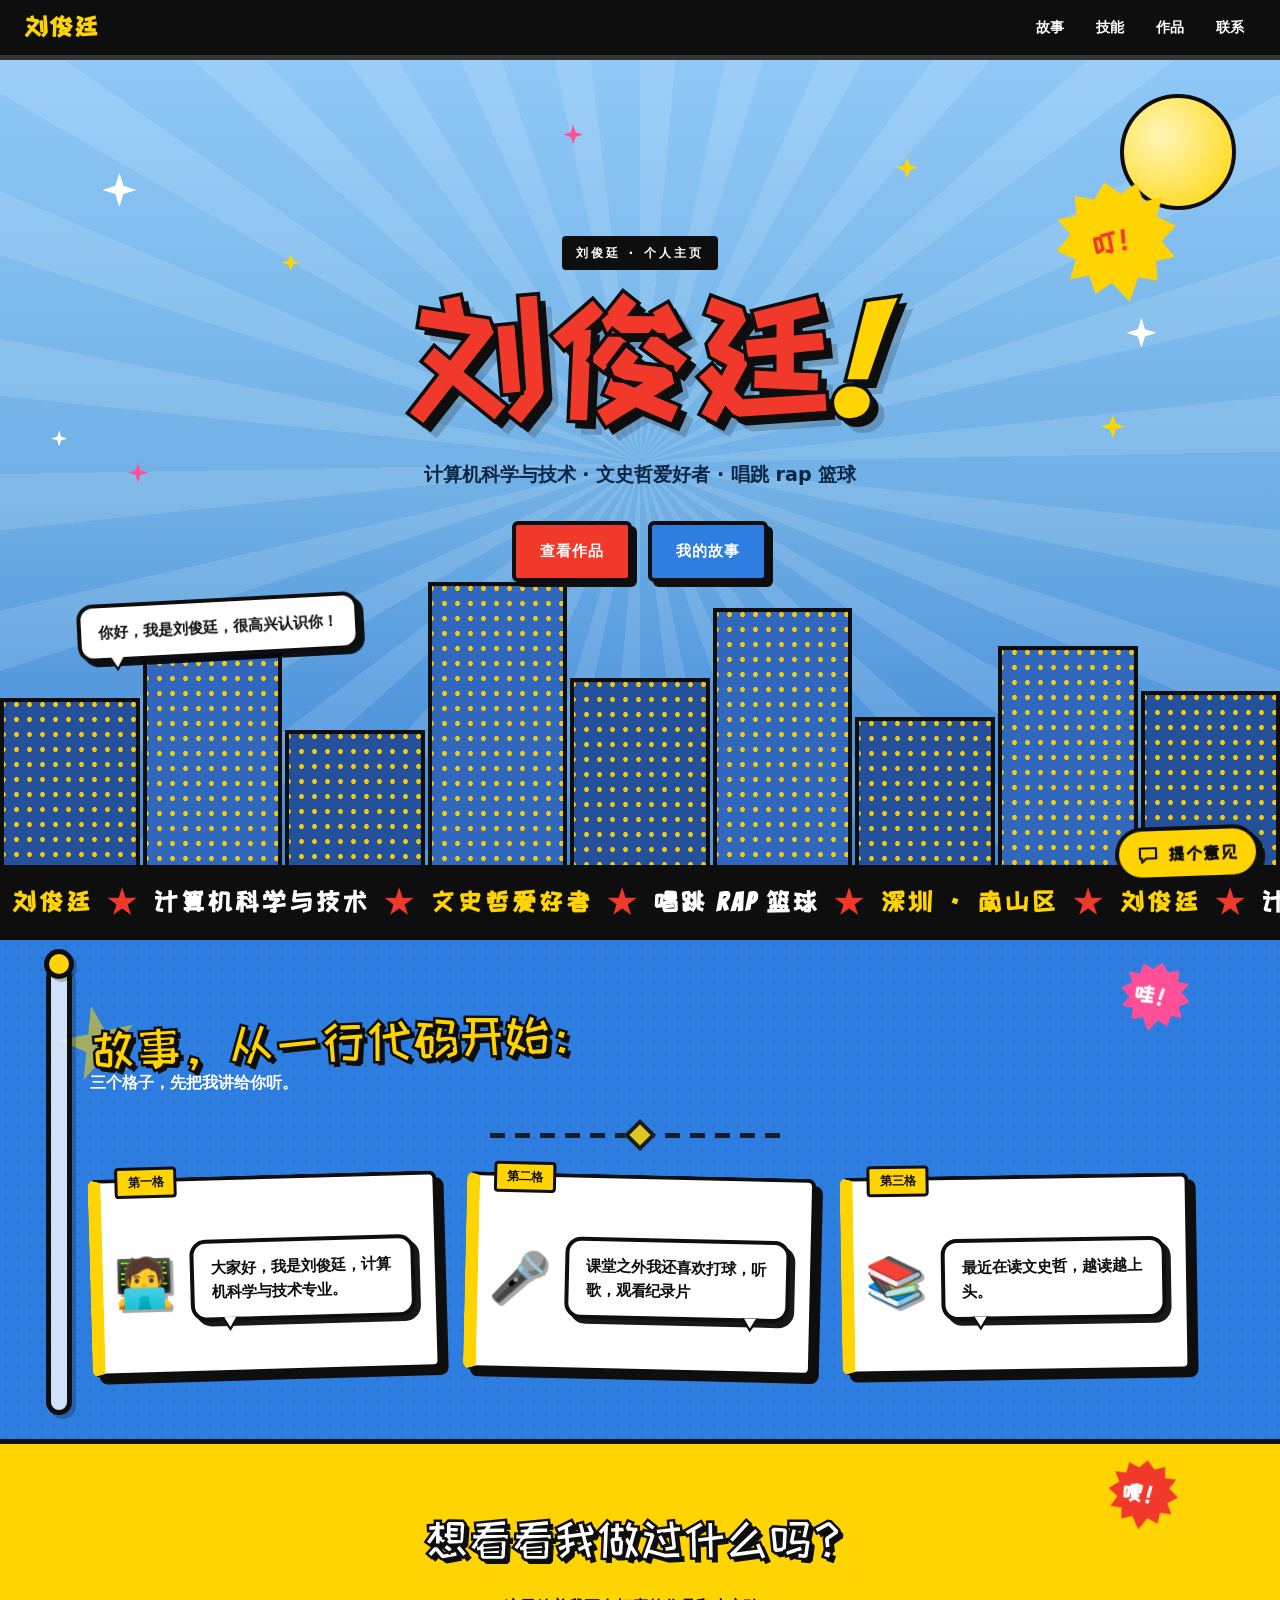
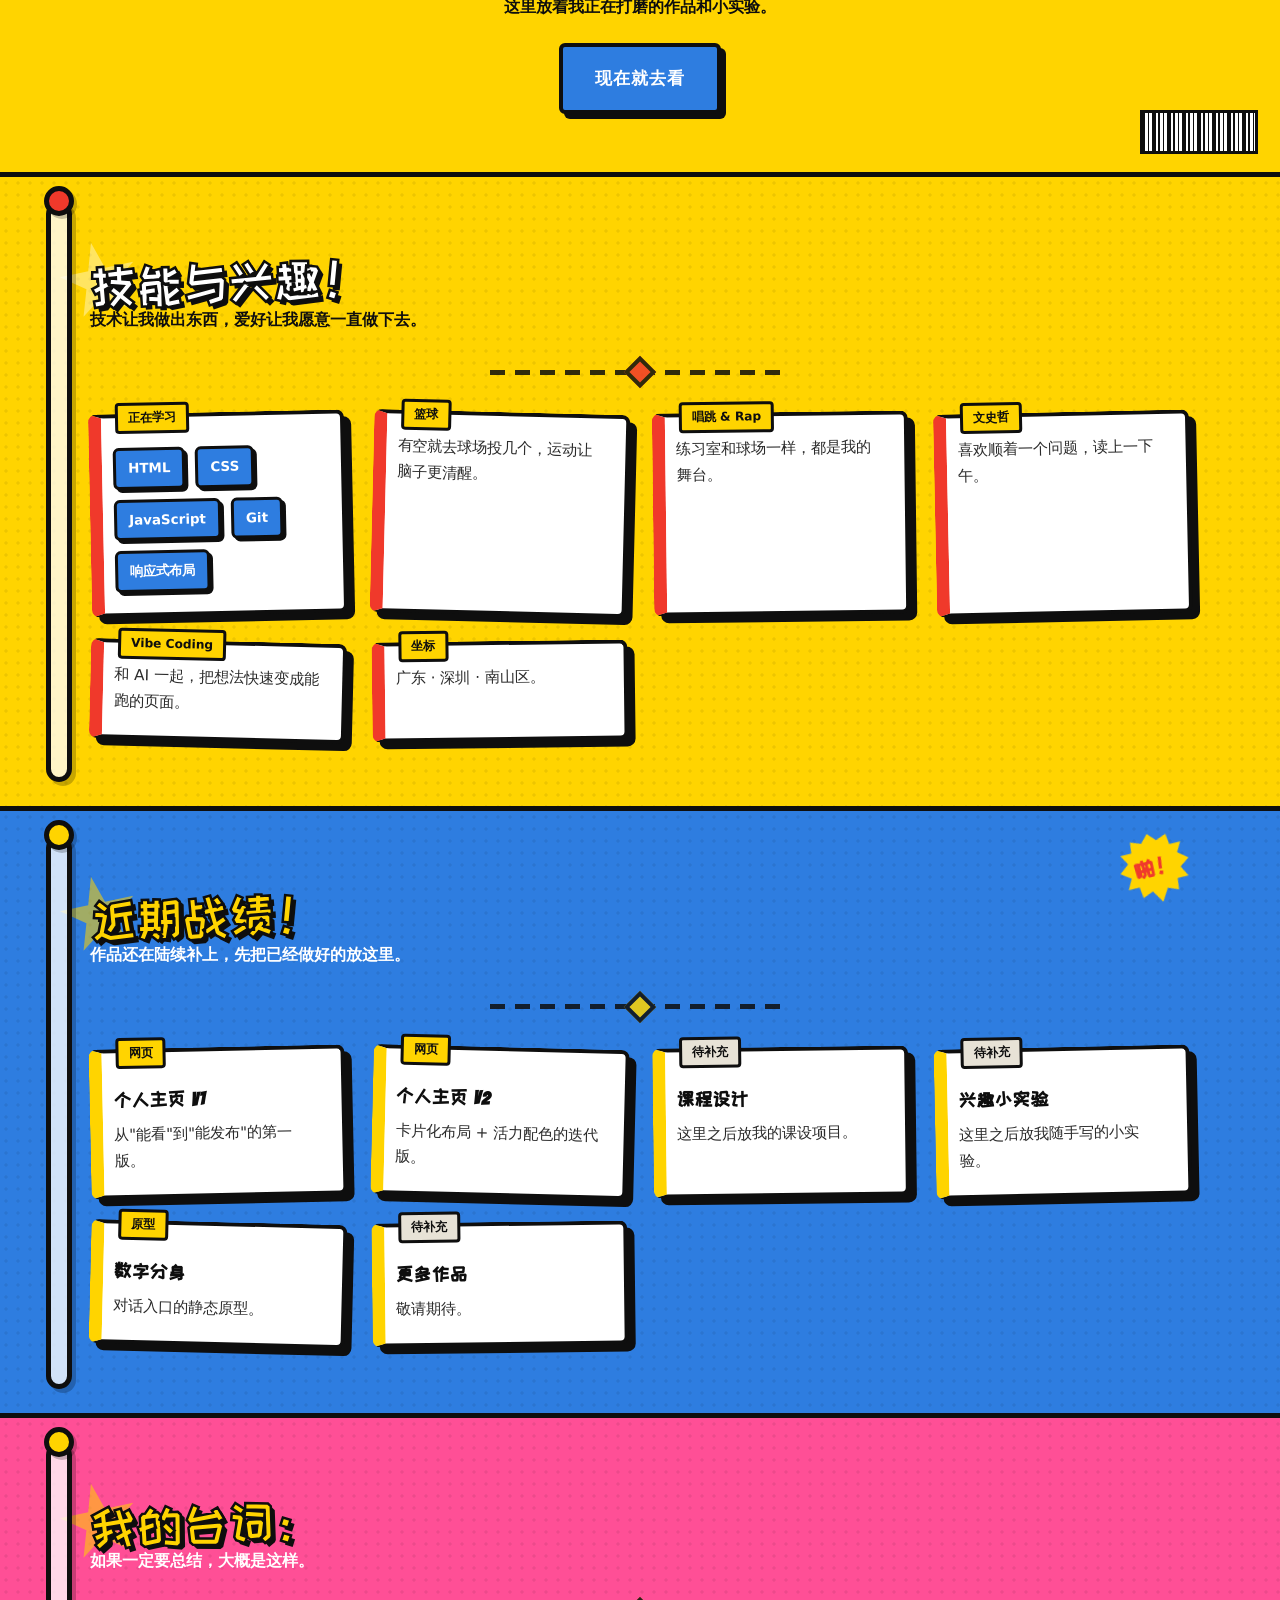
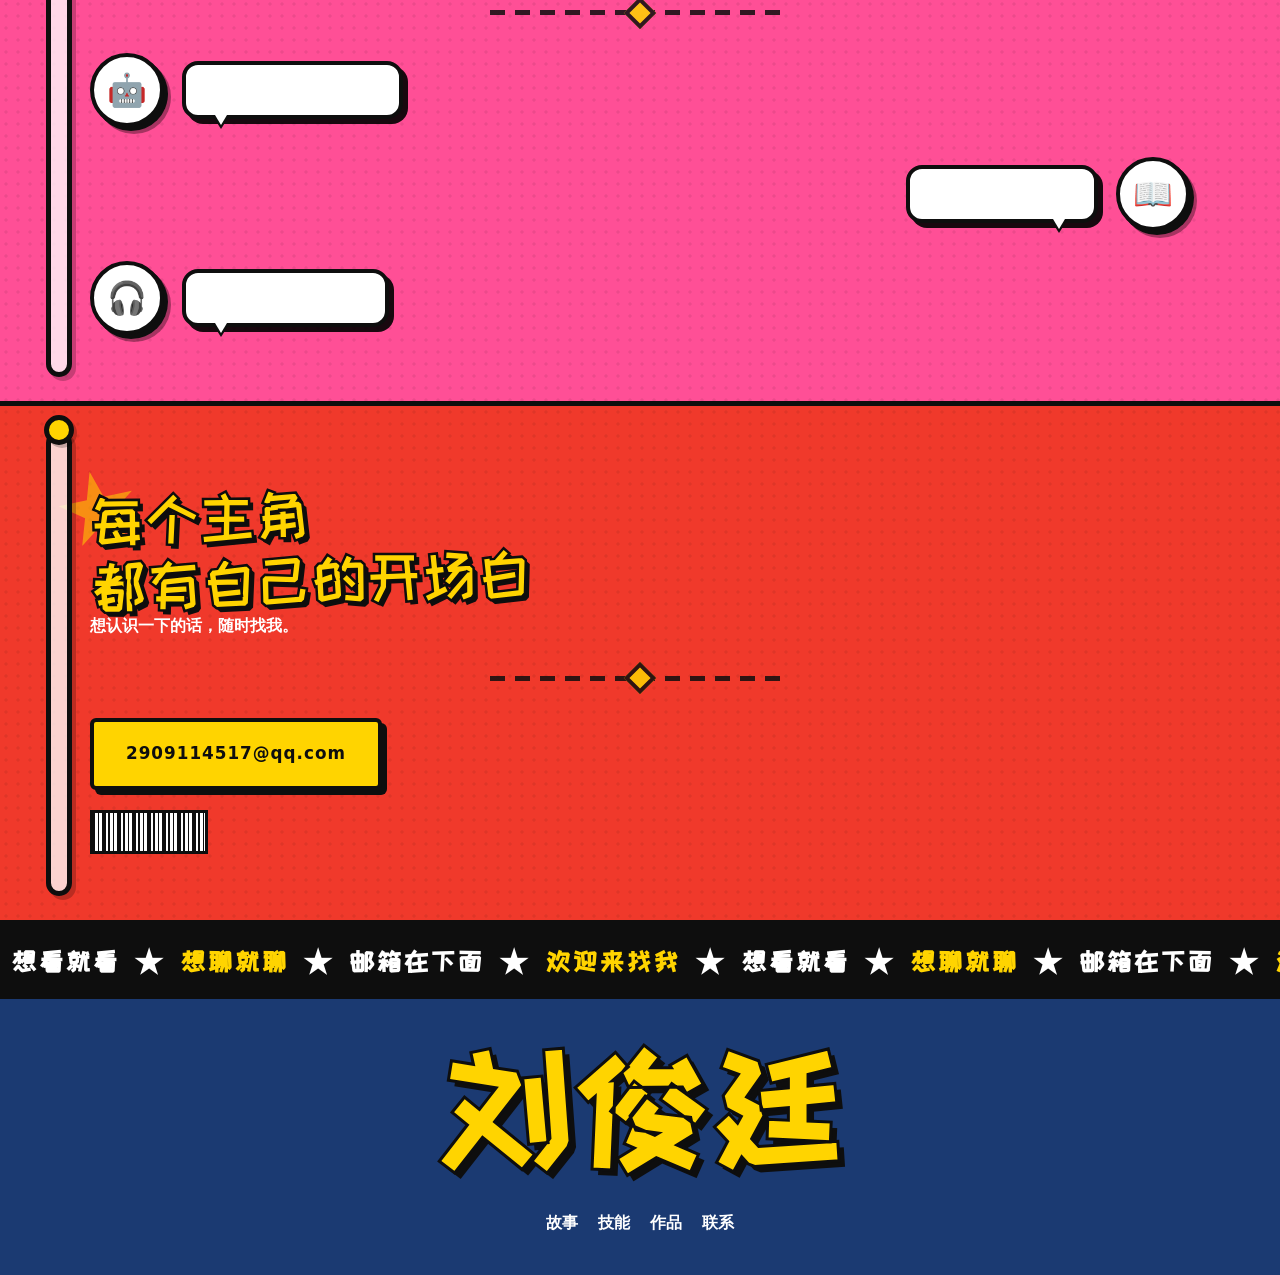
==== index.html @ c5b060e6 "chore: 站点源码同步到仓库根目录，成为可发布结构" ====
<!DOCTYPE html>
<html lang="zh-CN">
<head>
<meta charset="UTF-8" />
<meta name="viewport" content="width=device-width, initial-scale=1.0" />
<!-- 只有 JS 可用时才启用"滚动淡入"的初始隐藏，避免脚本失效导致内容不可见。
     双保险：若 2 秒内 main.js 没能接管（被拦截 / 加载失败 / 报错），
     自动摘掉 .js 标记，让全部内容直接可见，绝不出现"白屏看不到字"。 -->
<script>document.documentElement.classList.add("js");
setTimeout(function () { if (!window.__revealReady) { document.documentElement.classList.remove("js"); } }, 2000);</script>
<title>刘俊廷 · 个人主页</title>
<meta name="description" content="刘俊廷的个人主页 —— 计算机科学与技术专业，文史哲爱好者，也爱唱跳 rap 篮球。" />
<meta name="theme-color" content="#2E7DE0" />
<meta property="og:title" content="刘俊廷 · 个人主页" />
<meta property="og:description" content="计算机科学与技术 · 文史哲爱好者 · 唱跳 rap 篮球" />
<meta property="og:type" content="website" />

<!--
  ============================================================
  V3 —— 美漫 / 超级英雄风格
  ------------------------------------------------------------
  设计借鉴：仅借鉴"漫画分镜"这一通用设计语言（网点、描边、气泡、
            分镜面板、色块分区）。未复制任何第三方品牌名、角色形象、
            插画、文案或 Logo。
  素材清单：全部图形由 CSS 自绘；无任何位图。
  字体：Bangers（拉丁）+ ZCOOL KuaiLe 站酷快乐体（中文）
        均为 SIL Open Font License 1.1，已自托管于 assets/fonts/
        授权全文见 assets/fonts/OFL-*.txt
  ============================================================
  V3.5 —— 在 V3 设计上新增"反馈后台 + 发布"（课件第三部分）
  ------------------------------------------------------------
  改动范围：只在页面右下角加一个反馈入口 + 一个不跳转的反馈表单，
            提交后写入 Supabase 的 feedback 表。**没有重做网站，
            没有更换框架，原有的结构、配色、动效一律保留。**
  新增文件：css/feedback.css、js/feedback.js、js/feedback-config.js
            （原 style.css / main.js 未改动，方便对照 diff）
  安全：前端只放 publishable key，secret key / service_role key
        绝不进入本文件或本仓库（详见 js/feedback-config.js 注释）
  发布：站点位于仓库根目录，由 GitHub Pages 托管
  ============================================================
-->
<link rel="preload" href="assets/fonts/zcool-kuaile-subset.woff2" as="font" type="font/woff2" crossorigin />
<link rel="preload" href="assets/fonts/bangers-latin.woff2" as="font" type="font/woff2" crossorigin />
  <link rel="stylesheet" href="css/style.css" />
  <!-- V3.5 新增样式（独立文件，v3 的 style.css 保持原样） -->
  <link rel="stylesheet" href="css/feedback.css" />
</head>
<body>
<a class="skip" href="#main">跳到主要内容</a>

<!-- ================= 顶部导航 ================= -->
<header class="topbar">
  <a class="topbar__logo" href="#top">刘俊廷</a>
  <nav class="topbar__nav" aria-label="主导航">
    <a href="#story">故事</a>
    <a href="#skills">技能</a>
    <a href="#works">作品</a>
    <a href="#contact">联系</a>
  </nav>
  <!-- 阅读进度条 -->
  <div class="progress" aria-hidden="true"><i id="progressBar"></i></div>
</header>

<main id="main">

  <!-- ================= HERO ================= -->
  <section class="hero" id="top">
    <div class="rays" aria-hidden="true"></div>
    <div class="sparks" aria-hidden="true">
      <span class="spark spark--1"></span>
      <span class="spark spark--2"></span>
      <span class="spark spark--3"></span>
      <span class="spark spark--4"></span>
      <span class="spark spark--5"></span>
      <span class="spark spark--6"></span>
      <span class="spark spark--7"></span>
      <span class="spark spark--8"></span>
    </div>
    <div class="hero__sun" aria-hidden="true"></div>
    <div class="skyline" aria-hidden="true">
      <span class="bld b1"></span><span class="bld b2"></span><span class="bld b3"></span>
      <span class="bld b4"></span><span class="bld b5"></span><span class="bld b6"></span>
      <span class="bld b7"></span><span class="bld b8"></span><span class="bld b9"></span>
    </div>

    <div class="hero__inner">
      <p class="kicker">刘俊廷 · 个人主页</p>
      <h1 class="hero__title">刘俊廷<span class="bang">!</span></h1>
      <p class="hero__sub">计算机科学与技术 · 文史哲爱好者 · 唱跳 rap 篮球</p>
      <div class="hero__cta">
        <a class="btn btn--red" href="#works">查看作品</a>
        <a class="btn btn--blue" href="#story">我的故事</a>
      </div>
    </div>

    <p class="burst" aria-hidden="true">叮！</p>
    <p class="bubble bubble--hero">你好，我是刘俊廷，很高兴认识你！</p>
  </section>

  <!-- ================= 跑马灯 =================
       每组内含 2 遍序列，配合 CSS 的 min-width:100vw，
       保证任何宽度的屏幕都不会出现空档。 -->
  <div class="ticker" aria-hidden="true">
    <div class="ticker__track">
      <span class="tk-group">
        <span class="tk">刘俊廷</span><span class="tk tk--star">★</span><span class="tk tk--alt">计算机科学与技术</span><span class="tk tk--star">★</span><span class="tk">文史哲爱好者</span><span class="tk tk--star">★</span><span class="tk tk--alt">唱跳 rap 篮球</span><span class="tk tk--star">★</span><span class="tk">深圳 · 南山区</span><span class="tk tk--star">★</span>
        <span class="tk">刘俊廷</span><span class="tk tk--star">★</span><span class="tk tk--alt">计算机科学与技术</span><span class="tk tk--star">★</span><span class="tk">文史哲爱好者</span><span class="tk tk--star">★</span><span class="tk tk--alt">唱跳 rap 篮球</span><span class="tk tk--star">★</span><span class="tk">深圳 · 南山区</span><span class="tk tk--star">★</span>
      </span>
      <span class="tk-group">
        <span class="tk">刘俊廷</span><span class="tk tk--star">★</span><span class="tk tk--alt">计算机科学与技术</span><span class="tk tk--star">★</span><span class="tk">文史哲爱好者</span><span class="tk tk--star">★</span><span class="tk tk--alt">唱跳 rap 篮球</span><span class="tk tk--star">★</span><span class="tk">深圳 · 南山区</span><span class="tk tk--star">★</span>
        <span class="tk">刘俊廷</span><span class="tk tk--star">★</span><span class="tk tk--alt">计算机科学与技术</span><span class="tk tk--star">★</span><span class="tk">文史哲爱好者</span><span class="tk tk--star">★</span><span class="tk tk--alt">唱跳 rap 篮球</span><span class="tk tk--star">★</span><span class="tk">深圳 · 南山区</span><span class="tk tk--star">★</span>
      </span>
    </div>
  </div>

  <!-- ================= 01 故事开场 ================= -->
  <section class="section section--blue" id="story">
    <span class="rail" aria-hidden="true"><i class="rail__track"><b class="rail__fill"></b></i><b class="rail__dot"></b></span>
    <h2 class="h-title reveal">故事，从一行代码开始：</h2>
    <span class="sfx sfx--story" aria-hidden="true">哇！</span>
    <p class="section__lead reveal">三个格子，先把我讲给你听。</p>
    <div class="rule" aria-hidden="true"></div>

    <div class="strip">
      <article class="panel reveal">
        <span class="panel__tag">第一格</span>
        <div class="panel__stage">
          <span class="actor" aria-hidden="true">🧑‍💻</span>
          <p class="bubble">大家好，我是刘俊廷，计算机科学与技术专业。</p>
        </div>
      </article>

      <article class="panel reveal">
        <span class="panel__tag">第二格</span>
        <div class="panel__stage">
          <span class="actor" aria-hidden="true">🎤</span>
          <p class="bubble bubble--alt">课堂之外我还喜欢打球，听歌，观看纪录片</p>
        </div>
      </article>

      <article class="panel reveal">
        <span class="panel__tag">第三格</span>
        <div class="panel__stage">
          <span class="actor" aria-hidden="true">📚</span>
          <p class="bubble">最近在读文史哲，越读越上头。</p>
        </div>
      </article>
    </div>
  </section>

  <!-- ================= 黄色 CTA 条 ================= -->
  <aside class="strip-cta">
    <h2 class="strip-cta__title">想看看我做过什么吗？</h2>
    <p class="strip-cta__text">这里放着我正在打磨的作品和小实验。</p>
    <a class="btn btn--blue btn--lg" href="#works">现在就去看</a>
    <span class="barcode" aria-hidden="true"></span>
    <span class="sfx sfx--cta" aria-hidden="true">嗖！</span>
  </aside>

  <!-- ================= 02 技能与兴趣 ================= -->
  <section class="section section--yellow" id="skills">
    <span class="rail" aria-hidden="true"><i class="rail__track"><b class="rail__fill"></b></i><b class="rail__dot"></b></span>
    <h2 class="h-title reveal">技能与兴趣！</h2>
    <p class="section__lead reveal">技术让我做出东西，爱好让我愿意一直做下去。</p>
    <div class="rule" aria-hidden="true"></div>

    <div class="grid">
      <article class="panel panel--skill reveal">
        <span class="panel__tag">正在学习</span>
        <div class="chips">
          <span class="chip">HTML</span><span class="chip">CSS</span><span class="chip">JavaScript</span>
          <span class="chip">Git</span><span class="chip">响应式布局</span>
        </div>
      </article>

      <article class="panel panel--skill reveal">
        <span class="panel__tag">篮球</span>
        <p class="panel__text">有空就去球场投几个，运动让脑子更清醒。</p>
      </article>

      <article class="panel panel--skill reveal">
        <span class="panel__tag">唱跳 &amp; Rap</span>
        <p class="panel__text">练习室和球场一样，都是我的舞台。</p>
      </article>

      <article class="panel panel--skill reveal">
        <span class="panel__tag">文史哲</span>
        <p class="panel__text">喜欢顺着一个问题，读上一下午。</p>
      </article>

      <article class="panel panel--skill reveal">
        <span class="panel__tag">Vibe Coding</span>
        <p class="panel__text">和 AI 一起，把想法快速变成能跑的页面。</p>
      </article>

      <article class="panel panel--skill reveal">
        <span class="panel__tag">坐标</span>
        <p class="panel__text">广东 · 深圳 · 南山区。</p>
      </article>
    </div>
  </section>

  <!-- ================= 03 近期战绩 ================= -->
  <section class="section section--blue" id="works">
    <span class="rail" aria-hidden="true"><i class="rail__track"><b class="rail__fill"></b></i><b class="rail__dot"></b></span>
    <h2 class="h-title reveal">近期战绩！</h2>
    <span class="sfx sfx--works" aria-hidden="true">啪！</span>
    <p class="section__lead reveal">作品还在陆续补上，先把已经做好的放这里。</p>
    <div class="rule" aria-hidden="true"></div>

    <div class="grid grid--works">
      <article class="panel panel--work reveal">
        <span class="panel__tag">网页</span>
        <h3 class="panel__title">个人主页 V1</h3>
        <p class="panel__text">从"能看"到"能发布"的第一版。</p>
      </article>
      <article class="panel panel--work reveal">
        <span class="panel__tag">网页</span>
        <h3 class="panel__title">个人主页 V2</h3>
        <p class="panel__text">卡片化布局 + 活力配色的迭代版。</p>
      </article>
      <article class="panel panel--work reveal">
        <span class="panel__tag panel__tag--muted">待补充</span>
        <h3 class="panel__title">课程设计</h3>
        <p class="panel__text">这里之后放我的课设项目。</p>
      </article>
      <article class="panel panel--work reveal">
        <span class="panel__tag panel__tag--muted">待补充</span>
        <h3 class="panel__title">兴趣小实验</h3>
        <p class="panel__text">这里之后放我随手写的小实验。</p>
      </article>
      <article class="panel panel--work reveal">
        <span class="panel__tag">原型</span>
        <h3 class="panel__title">数字分身</h3>
        <p class="panel__text">对话入口的静态原型。</p>
      </article>
      <article class="panel panel--work reveal">
        <span class="panel__tag panel__tag--muted">待补充</span>
        <h3 class="panel__title">更多作品</h3>
        <p class="panel__text">敬请期待。</p>
      </article>
    </div>
  </section>

  <!-- ================= 04 我的台词 ================= -->
  <section class="section section--pink" id="words">
    <span class="rail" aria-hidden="true"><i class="rail__track"><b class="rail__fill"></b></i><b class="rail__dot"></b></span>
    <h2 class="h-title reveal">我的台词：</h2>
    <p class="section__lead reveal">如果一定要总结，大概是这样。</p>
    <div class="rule" aria-hidden="true"></div>

    <div class="voices">
      <div class="voice reveal">
        <span class="actor actor--round" aria-hidden="true">🤖</span>
        <p class="bubble">让我上头的 vibe coding</p>
      </div>
      <div class="voice voice--right reveal">
        <span class="actor actor--round" aria-hidden="true">📖</span>
        <p class="bubble bubble--alt">书籍是人类进步的阶梯</p>
      </div>
      <div class="voice reveal">
        <span class="actor actor--round" aria-hidden="true">🎧</span>
        <p class="bubble">音乐是我重要的放松方式</p>
      </div>
    </div>
  </section>

  <!-- ================= 05 联系 ================= -->
  <section class="section section--red" id="contact">
    <span class="rail" aria-hidden="true"><i class="rail__track"><b class="rail__fill"></b></i><b class="rail__dot"></b></span>
    <h2 class="h-title h-title--big reveal">每个主角<br />都有自己的开场白</h2>
    <p class="section__lead reveal">想认识一下的话，随时找我。</p>
    <div class="rule" aria-hidden="true"></div>
    <div class="contact reveal">
      <a class="btn btn--yellow btn--lg" href="mailto:2909114517@qq.com?subject=%E4%BD%A0%E5%A5%BD%EF%BC%8C%E5%88%98%E4%BF%8A%E5%BB%B7">2909114517@qq.com</a>
      <span class="barcode barcode--light" aria-hidden="true"></span>
    </div>
  </section>

</main>

<!-- ================= 跑马灯（收尾） ================= -->
<div class="ticker ticker--foot" aria-hidden="true">
  <div class="ticker__track">
    <span class="tk-group">
      <span class="tk">想看就看</span><span class="tk tk--star">★</span><span class="tk tk--alt">想聊就聊</span><span class="tk tk--star">★</span><span class="tk">邮箱在下面</span><span class="tk tk--star">★</span><span class="tk tk--alt">欢迎来找我</span><span class="tk tk--star">★</span>
      <span class="tk">想看就看</span><span class="tk tk--star">★</span><span class="tk tk--alt">想聊就聊</span><span class="tk tk--star">★</span><span class="tk">邮箱在下面</span><span class="tk tk--star">★</span><span class="tk tk--alt">欢迎来找我</span><span class="tk tk--star">★</span>
    </span>
    <span class="tk-group">
      <span class="tk">想看就看</span><span class="tk tk--star">★</span><span class="tk tk--alt">想聊就聊</span><span class="tk tk--star">★</span><span class="tk">邮箱在下面</span><span class="tk tk--star">★</span><span class="tk tk--alt">欢迎来找我</span><span class="tk tk--star">★</span>
      <span class="tk">想看就看</span><span class="tk tk--star">★</span><span class="tk tk--alt">想聊就聊</span><span class="tk tk--star">★</span><span class="tk">邮箱在下面</span><span class="tk tk--star">★</span><span class="tk tk--alt">欢迎来找我</span><span class="tk tk--star">★</span>
    </span>
  </div>
</div>

<!-- ================= FOOTER ================= -->
<footer class="site-footer">
  <p class="site-footer__big" aria-hidden="true">刘俊廷</p>
  <nav class="site-footer__nav" aria-label="页脚导航">
    <a href="#story">故事</a>
    <a href="#skills">技能</a>
    <a href="#works">作品</a>
    <a href="#contact">联系</a>
  </nav>
</footer>

<!-- ================= 反馈入口（V3.5 新增） ================= -->
<button class="fb-open" id="fbOpen" type="button">
  <svg class="fb-open__ico" viewBox="0 0 24 24" aria-hidden="true" focusable="false">
    <path d="M3.2 5.4h17.6v11.2h-11L5.2 21v-4.4H3.2z" />
  </svg>
  <span>提个意见</span>
</button>

<div class="fb-modal" id="fbModal" hidden>
  <div class="fb-modal__veil" data-fb-close></div>

  <div class="fb-modal__panel" role="dialog" aria-modal="true" tabindex="-1"
       aria-labelledby="fbTitle" aria-describedby="fbPrivacy">
    <button class="fb-modal__x" type="button" data-fb-close aria-label="关闭反馈表单">×</button>

    <h2 class="fb-modal__title" id="fbTitle">给我提个意见</h2>
    <p class="fb-modal__privacy" id="fbPrivacy">反馈不会公开，只有我能看到。</p>
    <p class="fb-modal__lead">哪一段看不懂、哪句话不好找、哪里用着别扭？直接说给我听。</p>

    <p class="fb-note" id="fbNote" hidden>后台还没配置好 —— 现在填写的内容暂时发不出去，配置完就能用了。</p>

    <form id="fbForm" novalidate>
      <div class="fb-field">
        <label class="fb-label" for="fbName">你的称呼（可选）</label>
        <input class="fb-input" id="fbName" name="name" type="text" maxlength="40"
               autocomplete="off" placeholder="不填也行，不用真名" />
      </div>

      <fieldset class="fb-field">
        <legend class="fb-label">和我的关系（可不选）</legend>
        <div class="fb-chips">
          <label class="fb-chip"><input type="radio" name="relation" value="同学" /><span>同学</span></label>
          <label class="fb-chip"><input type="radio" name="relation" value="老师" /><span>老师</span></label>
          <label class="fb-chip"><input type="radio" name="relation" value="家人" /><span>家人</span></label>
          <label class="fb-chip"><input type="radio" name="relation" value="朋友" /><span>朋友</span></label>
          <label class="fb-chip"><input type="radio" name="relation" value="同事" /><span>同事</span></label>
          <label class="fb-chip"><input type="radio" name="relation" value="其他" /><span>其他</span></label>
          <label class="fb-chip"><input type="radio" name="relation" value="不便透露" /><span>不便透露</span></label>
        </div>
      </fieldset>

      <fieldset class="fb-field">
        <legend class="fb-label">你用的是 <span class="fb-req">必填</span></legend>
        <div class="fb-chips">
          <label class="fb-chip"><input type="radio" name="device" value="电脑" /><span>电脑</span></label>
          <label class="fb-chip"><input type="radio" name="device" value="手机" /><span>手机</span></label>
          <label class="fb-chip"><input type="radio" name="device" value="平板" /><span>平板</span></label>
          <label class="fb-chip"><input type="radio" name="device" value="其他" /><span>其他</span></label>
        </div>
      </fieldset>

      <div class="fb-field">
        <label class="fb-label" for="fbMessage">想说的内容 <span class="fb-req">必填</span></label>
        <textarea class="fb-input fb-input--area" id="fbMessage" name="message" rows="4" required
                  maxlength="2000"
                  placeholder="例如：手机上「作品」那一段卡片挤在一起，看不太清楚。"></textarea>
      </div>

      <div class="fb-field">
        <label class="fb-label" for="fbVersion">网站版本（自动附带，不用填）</label>
        <input class="fb-input" id="fbVersion" type="text" value="V3.5" readonly />
      </div>

      <div class="fb-actions">
        <button class="btn btn--red" id="fbSubmit" type="submit">提交反馈</button>
        <p class="fb-status" id="fbStatus" role="status" aria-live="polite"></p>
      </div>
    </form>
  </div>
</div>

<script src="js/main.js"></script>
<script src="js/feedback-config.js"></script>
<script src="js/feedback.js"></script>
</body>
</html>
---- css/style.css ----
/* =========================================================
   V3 —— 美漫 / 超级英雄风格
   版权声明：所有图形均为 CSS 自绘（无位图）；未复制任何第三方
             品牌名、角色形象、插画、文案或 Logo。

   字体：Bangers（拉丁）—— Copyright 2010 The Bangers Project Authors
         ZCOOL KuaiLe 站酷快乐体（中文）—— Copyright 2018 The ZCOOL KuaiLe Project Authors
         两者均为 SIL Open Font License 1.1，无 Reserved Font Name。
         已按 text= 子集化自托管，授权全文见 assets/fonts/OFL-*.txt
   ========================================================= */

/* ---------- 自托管字体 ---------- */
@font-face {
  font-family: "Bangers";
  src: url("../assets/fonts/bangers-latin.woff2") format("woff2");
  font-weight: 400;
  font-style: normal;
  font-display: swap;
  unicode-range: U+0000-00FF, U+0131, U+0152-0153, U+2000-206F,
                 U+2074, U+20AC, U+2122, U+2191, U+2193, U+2212,
                 U+2215, U+FEFF, U+FFFD;
}

@font-face {
  font-family: "ZCOOL KuaiLe";
  src: url("../assets/fonts/zcool-kuaile-subset.woff2") format("woff2");
  font-weight: 400;
  font-style: normal;
  font-display: swap;
}

:root {
  --red:    #F0392B;
  --blue:   #2E7DE0;
  --blue-d: #1B3A72;
  --sky-1:  #8FC8F7;
  --sky-2:  #3D86D8;
  --yellow: #FFD400;
  --pink:   #FF4F96;
  --ink:    #0E0E0E;
  --paper:  #FFFDF5;

  --maxw: 1100px;
  --font: system-ui, -apple-system, "Segoe UI", "PingFang SC",
          "Microsoft YaHei", "Hiragino Sans GB", sans-serif;
  /* 拉丁用 Bangers，中文回退到站酷快乐体 */
  --display: "Bangers", "ZCOOL KuaiLe", Impact, "Arial Black",
             "Microsoft YaHei", sans-serif;
}

* { box-sizing: border-box; margin: 0; padding: 0; }

html { scroll-behavior: smooth; }

body {
  font-family: var(--font);
  color: var(--ink);
  background: var(--paper);
  line-height: 1.75;
  overflow-x: hidden;
}

a { color: inherit; text-decoration: none; }
img, svg { max-width: 100%; display: block; }

/* 无障碍：跳转链接 + 键盘焦点 */
.skip {
  position: absolute;
  left: -9999px;
  top: 0;
  z-index: 200;
  background: var(--yellow);
  color: var(--ink);
  font-weight: 800;
  padding: 12px 18px;
  border: 4px solid var(--ink);
}
.skip:focus { left: 12px; top: 12px; }

:focus-visible {
  outline: 4px dashed var(--yellow);
  outline-offset: 3px;
}

/* ---------- 通用按钮 ---------- */
.btn {
  display: inline-flex;
  align-items: center;
  justify-content: center;
  gap: 8px;
  font-family: var(--font);
  font-weight: 800;
  letter-spacing: 1px;
  font-size: .95rem;
  padding: 13px 24px;
  border: 4px solid var(--ink);
  border-radius: 6px;
  box-shadow: 5px 5px 0 var(--ink);
  cursor: pointer;
  transition: transform .12s ease, box-shadow .12s ease;
}
.btn:hover  { transform: translate(2px, 2px); box-shadow: 2px 2px 0 var(--ink); }
.btn:active { transform: translate(5px, 5px); box-shadow: 0 0 0 var(--ink); }
.btn--red    { background: var(--red);    color: #fff; }
.btn--blue   { background: var(--blue);   color: #fff; }
.btn--yellow { background: var(--yellow); color: var(--ink); }
.btn--lg     { padding: 17px 32px; font-size: 1.05rem; }
/* 主按钮轻微"心跳"，把视线拉过去 */
.btn--red, .btn--lg { animation: btnPulse 2.4s ease-in-out infinite; }

/* ---------- 顶部导航 ---------- */
.topbar {
  position: sticky;
  top: 0;
  z-index: 60;
  display: flex;
  align-items: center;
  justify-content: space-between;
  gap: 16px;
  padding: 10px 24px;
  background: var(--ink);
  border-bottom: 5px solid var(--ink);
}
/* 阅读进度条：贴在导航条下沿 */
.progress {
  position: absolute;
  left: 0; right: 0; bottom: -5px;
  height: 5px;
  background: rgba(255, 255, 255, .16);
  pointer-events: none;
}
.progress i {
  display: block;
  height: 100%;
  width: 100%;
  background: linear-gradient(90deg, var(--yellow), var(--pink), var(--red));
  transform-origin: 0 50%;
  transform: scaleX(0);
}
.topbar__logo {
  font-family: var(--display);
  font-weight: 900;
  font-size: 1.6rem;
  letter-spacing: 1px;
  color: var(--yellow);
  line-height: 1.2;
  transition: rotate .18s ease, scale .18s ease;
}
.topbar__logo:hover { rotate: -5deg; scale: 1.1; }
.topbar__nav { display: flex; gap: 8px; }
.topbar__nav a {
  color: #fff;
  font-weight: 700;
  font-size: .9rem;
  padding: 5px 12px;
  border-radius: 999px;
  transition: background .15s ease, color .15s ease, rotate .15s ease, scale .15s ease;
}
.topbar__nav a:hover { background: var(--yellow); color: var(--ink); rotate: -4deg; scale: 1.12; }

/* ---------- 展示字体统一加粗 ---------- */
.hero__title, .h-title, .strip-cta__title, .site-footer__big, .topbar__logo {
  font-weight: 900;
}

/* ---------- HERO ---------- */
.hero {
  position: relative;
  min-height: 90vh;
  display: grid;
  place-items: center;
  overflow: hidden;
  background: linear-gradient(180deg, var(--sky-1) 0%, #6FAFE4 55%, var(--sky-2) 100%);
  border-bottom: 5px solid var(--ink);
}

.hero__sun {
  position: absolute;
  top: 34px; right: 44px;
  width: 116px; height: 116px;
  border-radius: 50%;
  background: radial-gradient(circle at 35% 35%, #FFF6B8, var(--yellow));
  border: 4px solid var(--ink);
  z-index: 0;
  animation: bob 5s ease-in-out infinite;
}

/* 放射光线（缓慢旋转，漫画"冲击力"背景） */
.rays {
  position: absolute;
  top: 50%; left: 50%;
  width: 150vmax; height: 150vmax;
  translate: -50% -50%;
  background: repeating-conic-gradient(from 0deg,
    rgba(255, 255, 255, .42) 0deg 5deg,
    rgba(255, 255, 255, 0) 5deg 12deg);
  opacity: .28;
  z-index: 0;
  animation: spin 90s linear infinite;
}

.skyline {
  position: absolute;
  left: 0; right: 0; bottom: 0;
  height: 40%;
  display: flex;
  align-items: flex-end;
  gap: 3px;
  z-index: 1;
}
.bld {
  flex: 1 1 0;
  position: relative;
  border: 4px solid var(--ink);
  border-bottom: none;
  background-color: #24509C;
  background-image: radial-gradient(rgba(255, 212, 0, .92) 2px, transparent 2.6px);
  background-size: 13px 15px;
  background-position: 6px 10px;
}
.bld:nth-child(even) { background-color: #3168BE; }
.b1 { height: 52%; } .b2 { height: 74%; } .b3 { height: 42%; }
.b4 { height: 88%; } .b5 { height: 58%; } .b6 { height: 80%; }
.b7 { height: 46%; } .b8 { height: 68%; } .b9 { height: 54%; }

.hero__inner {
  position: relative;
  z-index: 2;
  text-align: center;
  padding: 92px 24px 200px;
  max-width: 900px;
}

.kicker {
  display: inline-block;
  background: var(--ink);
  color: #fff;
  font-weight: 800;
  font-size: .78rem;
  letter-spacing: 3px;
  padding: 6px 14px;
  border-radius: 4px;
  margin-bottom: 18px;
}

.hero__title {
  font-family: var(--display);
  font-size: clamp(3.6rem, 16vw, 9.5rem);
  line-height: 1;
  letter-spacing: 3px;
  color: var(--red);
  -webkit-text-stroke: 3.5px var(--ink);
  text-shadow: 7px 7px 0 var(--ink), 13px 13px 0 rgba(0, 0, 0, .18);
  animation: popIn .7s cubic-bezier(.2, .9, .3, 1.35) both,
             wobble 6.5s ease-in-out 1.2s infinite;
}

/* 漂浮的小星星（Hero 装饰） */
.sparks { position: absolute; inset: 0; z-index: 2; pointer-events: none; }
.spark {
  position: absolute;
  width: 26px; height: 26px;
  background: #fff;
  clip-path: polygon(50% 0%, 62% 38%, 100% 50%, 62% 62%,
                     50% 100%, 38% 62%, 0% 50%, 38% 38%);
  animation: twinkle 3.2s ease-in-out infinite,
             drift 7.5s ease-in-out infinite;
}
.spark--1 { top: 14%; left:  8%; width: 34px; height: 34px; }
.spark--2 { top: 24%; left: 22%; width: 18px; height: 18px; background: var(--yellow); animation-delay: .4s, 1.1s; }
.spark--3 { top: 12%; left: 70%; width: 22px; height: 22px; background: var(--yellow); animation-delay: .9s, .3s; }
.spark--4 { top: 32%; left: 88%; width: 30px; height: 30px; animation-delay: 1.4s, 1.8s; }
.spark--5 { top: 50%; left: 10%; width: 20px; height: 20px; background: var(--pink); animation-delay: .2s, 2.2s; }
.spark--6 { top: 44%; left: 86%; width: 24px; height: 24px; background: var(--yellow); animation-delay: 1.8s, .8s; }
.spark--7 { top: 46%; left:  4%; width: 16px; height: 16px; animation-delay: 2.1s, 1.5s; }
.spark--8 { top:  8%; left: 44%; width: 20px; height: 20px; background: var(--pink); animation-delay: .6s, 2.6s; }
.hero__title .bang { color: var(--yellow); }

.hero__sub {
  margin-top: 18px;
  font-weight: 700;
  color: #0B2545;
  font-size: clamp(.95rem, 2.4vw, 1.2rem);
}

.hero__cta { margin-top: 30px; display: flex; flex-wrap: wrap; gap: 16px; justify-content: center; }

/* 拟声词爆点 */
.burst {
  position: absolute;
  top: 15%; right: 8%;
  z-index: 3;
  width: 122px; height: 122px;
  display: grid;
  place-items: center;
  background: var(--yellow);
  color: var(--red);
  font-family: var(--display);
  font-weight: 900;
  font-size: 1.6rem;
  rotate: -12deg;
  animation: burstIn .6s cubic-bezier(.2, .9, .3, 1.5) both .25s;
  clip-path: polygon(
    50% 0%, 61% 12%, 76% 6%, 78% 22%, 94% 22%, 86% 36%,
    100% 47%, 86% 57%, 94% 72%, 78% 72%, 76% 88%, 61% 82%,
    50% 100%, 39% 82%, 24% 88%, 22% 72%, 6% 72%, 14% 57%,
    0% 47%, 14% 36%, 6% 22%, 22% 22%, 24% 6%, 39% 12%
  );
}

/* ---------- 对话气泡 ---------- */
.bubble {
  position: relative;
  background: #fff;
  border: 4px solid var(--ink);
  border-radius: 16px;
  padding: 13px 17px;
  font-weight: 600;
  font-size: .95rem;
  line-height: 1.6;
  box-shadow: 5px 5px 0 rgba(0, 0, 0, .9);
  max-width: 340px;
}
.bubble::after,
.bubble::before {
  content: "";
  position: absolute;
  top: 100%;
  width: 0; height: 0;
  border-left: 9px solid transparent;
  border-right: 9px solid transparent;
  border-top: 14px solid var(--ink);
  border-bottom: 0;
  left: 26px;
}
.bubble::before {
  left: 29px;
  border-left-width: 6px;
  border-right-width: 6px;
  border-top: 10px solid #fff;
  z-index: 1;
}
.bubble--alt::after  { left: auto; right: 26px; }
.bubble--alt::before { left: auto; right: 29px; }

.bubble--hero {
  position: absolute;
  left: 6%;
  bottom: 26%;
  z-index: 3;
  rotate: -3deg;
  animation: floaty 4.5s ease-in-out infinite;
}

/* ---------- 区块通用 ---------- */
.section {
  position: relative;
  padding: 66px 24px;
  border-bottom: 5px solid var(--ink);
  overflow: hidden;
}
.section::before {
  content: "";
  position: absolute;
  inset: 0;
  background-image: radial-gradient(rgba(0, 0, 0, .13) 1.5px, transparent 1.7px);
  background-size: 12px 12px;
  opacity: .55;
  pointer-events: none;
  z-index: 0;
}
.section > * {
  position: relative;
  z-index: 1;
  max-width: var(--maxw);
  margin-left: auto;
  margin-right: auto;
}

/* 每个分区自带一个强调色：卡片左侧色条、分隔线中间的菱形都用它 */
.section--blue   { background: var(--blue);   color: #fff;        --accent: var(--yellow); }
.section--yellow { background: var(--yellow); color: var(--ink);  --accent: var(--red); }
.section--pink   { background: var(--pink);   color: #fff;        --accent: var(--yellow); }
.section--red    { background: var(--red);    color: #fff;        --accent: var(--yellow); }

.h-title {
  position: relative;
  font-family: var(--display);
  font-size: clamp(1.7rem, 6vw, 3rem);
  line-height: 1.15;
  letter-spacing: 2px;
  color: var(--yellow);
  -webkit-text-stroke: 2.5px var(--ink);
  text-shadow: 4px 4px 0 var(--ink);
  margin-bottom: 8px;
  rotate: -2deg;
}
/* 标题后面的星形贴纸 */
.h-title::before {
  content: "";
  position: absolute;
  top: -20px; left: -30px;
  width: 78px; height: 78px;
  background: var(--yellow);
  clip-path: polygon(50% 0%, 61% 35%, 98% 35%, 68% 57%,
                     79% 91%, 50% 70%, 21% 91%, 32% 57%, 2% 35%, 39% 35%);
  opacity: .55;
  z-index: -1;
  rotate: -10deg;
  animation: twinkle 4s ease-in-out infinite;
}
.section--yellow .h-title::before { background: #fff; opacity: .38; }
.section--yellow .h-title { color: #fff; }
.h-title--big { font-size: clamp(2rem, 7.5vw, 3.6rem); line-height: 1.15; }

.section__lead { font-weight: 600; opacity: .96; margin-bottom: 28px; }

/* ---------- 面板 ---------- */
.panel {
  --tilt: 0deg;
  position: relative;
  background: #fff;
  color: var(--ink);
  /* 借鉴参考稿的"边框语言"：常态是一圈描边 + 一条左侧强调色带，
     悬停时描边整体换成强调色、色带退回墨黑 —— 用颜色变化表达状态，
     而不是加粗边框。描边粗细、色带宽度、配色都按本站风格自定。 */
  border: 4px solid var(--ink);
  border-left: 13px solid var(--accent, var(--red));
  border-radius: 8px;
  box-shadow: 7px 7px 0 var(--ink);
  padding: 20px 20px 20px 11px;
  rotate: var(--tilt);
  transition: scale .18s ease, box-shadow .18s ease, rotate .18s ease,
              border-color .2s ease, border-left-color .2s ease;
}
/* 悬停：摆正 + 抬起来 + 描边换色（漫画"贴纸"手感） */
.panel:hover {
  rotate: -2deg;
  scale: 1.05;
  box-shadow: 13px 13px 0 var(--ink);
  border-color: var(--accent, var(--red));
  border-left-color: var(--ink);
}
.panel__tag {
  position: absolute;
  top: -15px; left: 14px;
  background: var(--yellow);
  border: 3px solid var(--ink);
  border-radius: 4px;
  font-weight: 800;
  font-size: .76rem;
  padding: 2px 10px;
}
.panel__tag--muted { background: #E7E2D6; }
.panel__title {
  font-family: var(--display);
  font-weight: 900;
  font-size: 1.15rem;
  letter-spacing: 1px;
  margin: 12px 0 6px;
}
.panel__text { font-size: .95rem; color: #2b2b2b; line-height: 1.7; }

.panel__stage {
  display: flex;
  align-items: center;
  gap: 16px;
  min-height: 150px;
  padding-top: 10px;
}
.actor {
  flex: none;
  font-size: 3rem;
  line-height: 1;
  filter: drop-shadow(3px 3px 0 rgba(0, 0, 0, .35));
}

.strip { display: grid; grid-template-columns: repeat(3, 1fr); gap: 26px; }
.grid { display: grid; grid-template-columns: repeat(auto-fit, minmax(240px, 1fr)); gap: 26px; }
.grid--works { grid-template-columns: repeat(auto-fit, minmax(220px, 1fr)); }

/* ---------- chips ---------- */
.chips { display: flex; flex-wrap: wrap; gap: 10px; margin-top: 10px; }
.chip {
  display: inline-block;
  background: var(--blue);
  color: #fff;
  border: 3px solid var(--ink);
  border-radius: 6px;
  padding: 6px 12px;
  font-weight: 700;
  font-size: .84rem;
  box-shadow: 3px 3px 0 var(--ink);
}

/* ---------- 黄色 CTA 条 ---------- */
.strip-cta {
  position: relative;
  text-align: center;
  padding: 58px 24px;
  background: var(--yellow);
  color: var(--ink);
  border-bottom: 5px solid var(--ink);
  overflow: hidden;
}
.strip-cta__title {
  font-family: var(--display);
  font-size: clamp(1.7rem, 5.5vw, 2.8rem);
  letter-spacing: 2px;
  color: #fff;
  -webkit-text-stroke: 2.5px var(--ink);
  text-shadow: 4px 4px 0 var(--ink);
}
.strip-cta__text { margin: 12px 0 22px; font-weight: 600; }

/* ---------- 条码装饰 ---------- */
.barcode {
  display: inline-block;
  width: 118px; height: 44px;
  background-color: #fff;
  background-image: repeating-linear-gradient(90deg,
    var(--ink) 0 2px, transparent 2px 5px,
    var(--ink) 5px 6px, transparent 6px 9px,
    var(--ink) 9px 13px, transparent 13px 15px);
  border: 3px solid var(--ink);
  vertical-align: middle;
}
.strip-cta .barcode { position: absolute; right: 22px; bottom: 18px; }

/* ---------- 台词区 ---------- */
.voices { display: flex; flex-direction: column; gap: 30px; }
.voice { display: flex; align-items: center; gap: 18px; max-width: 660px; }
.voice--right { flex-direction: row-reverse; margin-left: auto; }
.actor--round {
  flex: none;
  width: 74px; height: 74px;
  border-radius: 50%;
  background: #fff;
  border: 4px solid var(--ink);
  box-shadow: 4px 4px 0 var(--ink);
  display: grid;
  place-items: center;
  font-size: 2rem;
}

/* ---------- 联系 ---------- */
.contact { display: flex; flex-direction: column; align-items: flex-start; gap: 20px; }

/* ---------- FOOTER ---------- */
.site-footer {
  background: var(--blue-d);
  color: #fff;
  text-align: center;
  padding: 44px 24px 28px;
  border-top: 5px solid var(--ink);
  overflow: hidden;
}
.site-footer__big {
  font-family: var(--display);
  font-size: clamp(3rem, 16vw, 9rem);
  line-height: 1;
  letter-spacing: 4px;
  color: var(--yellow);
  -webkit-text-stroke: 3px var(--ink);
  text-shadow: 6px 6px 0 var(--ink);
}
.site-footer__nav { display: flex; justify-content: center; gap: 20px; margin: 22px 0 10px; font-weight: 700; }
.site-footer__nav a:hover { color: var(--yellow); }

/* =========================================================
   动效层（全部只动 opacity / translate / scale / rotate，性能友好）
   ========================================================= */

/* ---------- 滚动淡入 ----------
   默认可见；只有在 <html> 带上 .js 时才隐藏，脚本失效也不会白屏。
   注意：用独立的 translate / rotate / scale 属性，
   这样"倾斜"和"淡入位移"和"悬停抬起"三者互不打架。 */
html.js .reveal {
  opacity: 0;
  translate: 0 26px;
  transition: opacity .55s ease,
              translate .55s cubic-bezier(.2, .9, .3, 1.18),
              scale .18s ease, rotate .18s ease, box-shadow .18s ease;
}
html.js .reveal.is-visible { opacity: 1; translate: 0 0; }

/* 错落入场：网格里的卡片依次弹出 */
html.js .grid > .reveal:nth-child(1),
html.js .strip > .reveal:nth-child(1) { transition-delay: 0ms; }
html.js .grid > .reveal:nth-child(2),
html.js .strip > .reveal:nth-child(2) { transition-delay: 80ms; }
html.js .grid > .reveal:nth-child(3),
html.js .strip > .reveal:nth-child(3) { transition-delay: 160ms; }
html.js .grid > .reveal:nth-child(4) { transition-delay: 240ms; }
html.js .grid > .reveal:nth-child(5) { transition-delay: 320ms; }
html.js .grid > .reveal:nth-child(6) { transition-delay: 400ms; }

/* ---------- 手贴感：卡片轻微倾斜 ---------- */
.strip > .panel:nth-child(1) { --tilt: -1.6deg; }
.strip > .panel:nth-child(2) { --tilt: 1.3deg; }
.strip > .panel:nth-child(3) { --tilt: -0.9deg; }
.grid > .panel:nth-child(3n + 1) { --tilt: -1.2deg; }
.grid > .panel:nth-child(3n + 2) { --tilt: 1.4deg; }
.grid > .panel:nth-child(3n)     { --tilt: -0.7deg; }

/* ---------- chips 也来点反应：悬停直接反色（同参考稿的"激活"状态） ---------- */
.chip {
  transition: rotate .16s ease, scale .16s ease,
              background-color .18s ease, color .18s ease, border-color .18s ease;
}
.chip:hover {
  rotate: -3deg;
  scale: 1.08;
  background: var(--yellow);
  color: var(--ink);
  border-color: var(--ink);
}

/* ---------- 角色 Emoji：轻微上下浮动 ---------- */
.actor { animation: bob 3.4s ease-in-out infinite; }

/* ---------- 跑马灯 ---------- */
.ticker {
  overflow: hidden;
  padding: 10px 0;
  background: var(--ink);
  border-bottom: 5px solid var(--ink);
}
.ticker__track {
  display: flex;
  width: max-content;
  animation: marquee 18s linear infinite;
}
/* 每组至少占满一屏：配合 track 的 -50% 位移，
   保证宽屏下滚动到头也不会出现空档 */
.tk-group {
  display: flex;
  align-items: center;
  justify-content: space-around;
  min-width: 100vw;
  white-space: nowrap;
}
.tk {
  padding: 0 12px;
  font-family: var(--display);
  font-weight: 900;
  font-size: 1.6rem;
  letter-spacing: 3px;
  color: var(--yellow);
}
.tk--alt { color: #fff; }
.tk--star {
  padding: 0 4px;
  color: var(--red);
  scale: 1.15;
  animation: spin 12s linear infinite;
}
.ticker--foot { border-top: 5px solid var(--ink); border-bottom: none; }
.ticker--foot .tk { color: #fff; }
.ticker--foot .tk--alt { color: var(--yellow); }

/* ---------- 拟声词（复用星形爆点） ---------- */
.sfx {
  display: grid;
  place-items: center;
  font-family: var(--display);
  font-weight: 900;
  font-size: 1.35rem;
  letter-spacing: 1px;
  padding: 16px 14px;
  background: var(--red);
  color: #fff;
  animation: burstIn .6s cubic-bezier(.2, .9, .3, 1.5) both .15s;
  clip-path: polygon(
    50% 0%, 61% 12%, 76% 6%, 78% 22%, 94% 22%, 86% 36%,
    100% 47%, 86% 57%, 94% 72%, 78% 72%, 76% 88%, 61% 82%,
    50% 100%, 39% 82%, 24% 88%, 22% 72%, 6% 72%, 14% 57%,
    0% 47%, 14% 36%, 6% 22%, 22% 22%, 24% 6%, 39% 12%
  );
}
.strip-cta > .sfx { position: absolute; top: 16px; right: 8%; rotate: 8deg; }
.section > .sfx { position: absolute; z-index: 2; }
.sfx--works { top: 22px; right: 7%; rotate: -14deg; background: var(--yellow); color: var(--red); }
.sfx--story { top: 22px; right: 7%; rotate: 12deg; background: var(--pink); }

/* ---------- 关键帧 ---------- */
@keyframes popIn {
  from { opacity: 0; scale: .82; }
  60%  { scale: 1.04; }
  to   { opacity: 1; scale: 1; }
}
@keyframes burstIn {
  from { opacity: 0; scale: .35; }
  to   { opacity: 1; scale: 1; }
}
@keyframes spin { to { rotate: 360deg; } }
@keyframes bob {
  0%, 100% { translate: 0 0; }
  50%      { translate: 0 -8px; }
}
@keyframes floaty {
  0%, 100% { translate: 0 0; }
  50%      { translate: 0 -12px; }
}
@keyframes marquee { to { translate: -50% 0; } }
/* 标题缓慢左右摇晃，像被风吹 */
@keyframes wobble {
  0%, 100% { rotate: -1.1deg; }
  50%      { rotate: 1.1deg; }
}
/* 星星一闪一闪 */
@keyframes twinkle {
  0%, 100% { opacity: .35; scale: .8; }
  50%      { opacity: 1;   scale: 1.15; }
}
/* 星星缓慢漂移 */
@keyframes drift {
  0%, 100% { translate: 0 0; }
  50%      { translate: 7px -16px; }
}
/* 按钮心跳 */
@keyframes btnPulse {
  0%, 100% { scale: 1; }
  50%      { scale: 1.05; }
}

/* =========================================================
   分区进度轨 + 章节分隔线
   思路取自参考稿（"沿分区描出来的一根粗线 + 跟着滚动走的圆点"、
   "短横分隔线"），形状 / 配色 / 尺寸 / 结构全部按本站美漫风格重做，
   未使用其任何数值、类名或代码。
   ========================================================= */

/* ---------- 章节分隔线：一小段墨黑虚线 + 正中一颗菱形 ---------- */
.rule {
  position: relative;
  width: 300px;
  max-width: 64%;
  height: 20px;
  margin: 0 auto 30px;
  background-image: repeating-linear-gradient(
    90deg, var(--ink) 0 15px, transparent 15px 25px);
  background-size: 100% 5px;
  background-position: 50% 50%;
  background-repeat: no-repeat;
  opacity: .85;
}
.rule::after {
  content: "";
  position: absolute;
  left: 50%;
  top: 50%;
  width: 15px;
  height: 15px;
  background: var(--accent, var(--yellow));
  border: 4px solid var(--ink);
  rotate: 45deg;
  translate: -50% -50%;
}

/* ---------- 分区滚动进度轨：贯穿分区的一条粗线 ----------
   宽屏：贴在版心左侧的一条竖粗线，几乎铺满分区高度；
   窄屏：同样的粗线改成贴着左边缘、贯穿整个分区。
   进度值 --p（0~1）由脚本写入：没走到的部分是淡色轨道（整条线始终可见），
   走过的部分由 rail__fill 从上往下长出来，rail__dot 是跟着走的"笔头"。 */
.section > .rail {
  position: absolute;
  top: 24px;
  bottom: 24px;
  left: calc(50% - var(--maxw) / 2 - 44px);
  width: 26px;
  max-width: none;
  margin: 0;
  z-index: 3;
  pointer-events: none;
}
/* 没走到的部分：淡色轨道，让"整条线"一直看得见 */
.section > .rail .rail__track {
  position: absolute;
  inset: 0;
  display: block;
  background: rgba(255, 255, 255, .78);
  border: 5px solid var(--ink);
  border-radius: 999px;
  overflow: hidden;
  box-shadow: 4px 4px 0 rgba(0, 0, 0, .22);
}
/* 走过的部分：随滚动从上往下长出来 */
.section > .rail .rail__fill {
  position: absolute;
  inset: 0;
  display: block;
  background: linear-gradient(180deg, var(--yellow) 0%, var(--pink) 55%, var(--red) 100%);
  transform-origin: 50% 0;
  transform: scaleY(var(--p, 0));
}
/* 笔头：跟着进度走的圆点 */
.section > .rail .rail__dot {
  position: absolute;
  left: 50%;
  top: calc(var(--p, 0) * 100%);
  width: 30px;
  height: 30px;
  display: block;
  background: var(--accent, var(--yellow));
  border: 5px solid var(--ink);
  border-radius: 50%;
  box-shadow: 3px 3px 0 rgba(0, 0, 0, .22);
  translate: -50% -50%;
}

@media (max-width: 1199px) {
  .section > .rail {
    top: 0;
    bottom: 0;
    left: 0;
    width: 12px;
  }
  .section > .rail .rail__track {
    border-width: 0 5px 0 0;
    border-radius: 0;
    box-shadow: none;
  }
  .section > .rail .rail__fill {
    background: linear-gradient(180deg, var(--yellow) 0%, var(--red) 100%);
  }
  .section > .rail .rail__dot {
    left: 6px;
    width: 22px;
    height: 22px;
    border-width: 4px;
    box-shadow: none;
  }
}

/* ---------- 响应式 ---------- */
@media (max-width: 820px) {
  .strip { grid-template-columns: 1fr; }
  .voice, .voice--right { max-width: none; margin-left: 0; }
  .hero__inner { padding: 76px 20px 180px; }
  .burst { width: 90px; height: 90px; font-size: 1.1rem; top: 9%; right: 5%; }
}

@media (max-width: 620px) {
  .section { padding: 54px 18px; }
  .topbar { padding: 8px 14px; }
  .topbar__nav { gap: 2px; overflow-x: auto; }
  .topbar__nav a { padding: 5px 9px; font-size: .84rem; }
  .bubble--hero {
    position: relative;
    left: auto; bottom: auto;
    margin: 22px auto 0;
    rotate: 0deg;
    animation: none;
  }
  .hero__inner { padding: 68px 20px 150px; }
  .hero__cta .btn { flex: 1; }
  .voice--right { flex-direction: row; }
  .strip-cta .barcode { display: none; }
  .hero__sun { width: 84px; height: 84px; top: 20px; right: 20px; }
  /* 小屏：装饰性元素收小，避免压到标题 */
  .h-title::before { top: -12px; left: -12px; width: 54px; height: 54px; }
  .sfx { font-size: 1rem; padding: 11px 9px; }
  .strip-cta > .sfx,
  .sfx--story,
  .sfx--works { top: 10px; right: 6px; }
  .spark--2, .spark--5, .spark--7, .spark--8 { display: none; }
}

/* ---------- 无障碍：减少动效 ---------- */
@media (prefers-reduced-motion: reduce) {
  html { scroll-behavior: auto; }
  html.js .reveal { opacity: 1; translate: 0 0; transition: none; }
  /* 所有装饰性动画一并关闭（基础样式不依赖动画，关闭后仍完整可见） */
  * { transition: none !important; animation: none !important; }
}
---- css/feedback.css ----
/* =========================================================
   V3.5 新增 —— 反馈入口与反馈表单样式
   单独成文件，方便一眼看出"这一版改了什么"（原 style.css 未改动）。
   所有图形仍为 CSS 自绘，未引入任何位图或第三方素材。
   ========================================================= */

/* ---------- 右下角入口按钮 ---------- */
.fb-open {
  position: fixed;
  right: 20px;
  bottom: 20px;
  z-index: 90;
  display: inline-flex;
  align-items: center;
  gap: 9px;
  padding: 12px 18px;
  font-family: var(--display);
  font-weight: 900;
  font-size: 1.1rem;
  letter-spacing: 1.5px;
  color: var(--ink);
  background: var(--yellow);
  border: 4px solid var(--ink);
  border-radius: 999px;
  box-shadow: 5px 5px 0 var(--ink);
  cursor: pointer;
  rotate: -2deg;
  transition: rotate .14s ease, scale .14s ease,
              box-shadow .14s ease, translate .14s ease;
}
.fb-open:hover  { rotate: 2deg; scale: 1.06; box-shadow: 9px 9px 0 var(--ink); }
.fb-open:active { translate: -1px 3px; box-shadow: 2px 2px 0 var(--ink); }
.fb-open__ico {
  width: 22px;
  height: 22px;
  flex: none;
  animation: twinkle 3.6s ease-in-out infinite;
}
.fb-open__ico path {
  fill: none;
  stroke: var(--ink);
  stroke-width: 2.3;
  stroke-linejoin: round;
  stroke-linecap: round;
}

/* ---------- 模态容器 ---------- */
.fb-modal {
  position: fixed;
  inset: 0;
  z-index: 150;
  display: flex;
  align-items: center;
  justify-content: center;
  padding: 22px;
}
.fb-modal[hidden] { display: none !important; }
.fb-modal__veil {
  position: absolute;
  inset: 0;
  background: rgba(14, 14, 14, .64);
}
.fb-modal__panel {
  position: relative;
  z-index: 1;
  width: min(560px, 100%);
  max-height: min(88vh, 780px);
  overflow-y: auto;
  padding: 26px 24px 24px;
  background: var(--paper);
  border: 5px solid var(--ink);
  border-radius: 12px;
  box-shadow: 12px 12px 0 rgba(0, 0, 0, .5);
  animation: fbPop .26s cubic-bezier(.2, .9, .3, 1.3) both;
}
.fb-modal__panel:focus { outline: none; }
/* 面板左上角的星星贴纸（延续分区标题的贴纸语言） */
.fb-modal__panel::before {
  content: "";
  position: absolute;
  top: 8px;
  left: 8px;
  width: 58px;
  height: 58px;
  background: var(--yellow);
  clip-path: polygon(50% 0%, 61% 35%, 98% 35%, 68% 57%,
                     79% 91%, 50% 70%, 21% 91%, 32% 57%, 2% 35%, 39% 35%);
  opacity: .5;
  rotate: -12deg;
  pointer-events: none;
}
.fb-modal__x {
  position: absolute;
  top: 12px;
  right: 12px;
  z-index: 2;
  width: 38px;
  height: 38px;
  display: grid;
  place-items: center;
  font-size: 1.3rem;
  font-weight: 900;
  line-height: 1;
  color: var(--ink);
  background: #fff;
  border: 3px solid var(--ink);
  border-radius: 50%;
  box-shadow: 3px 3px 0 var(--ink);
  cursor: pointer;
  transition: rotate .14s ease, scale .14s ease;
}
.fb-modal__x:hover { rotate: 90deg; scale: 1.08; background: var(--pink); color: #fff; }

.fb-modal__title {
  position: relative;
  z-index: 1;
  font-family: var(--display);
  font-weight: 900;
  font-size: clamp(1.5rem, 5.4vw, 2.1rem);
  line-height: 1.2;
  letter-spacing: 1.5px;
  color: var(--red);
  -webkit-text-stroke: 2px var(--ink);
  text-shadow: 3px 3px 0 var(--ink);
  rotate: -1.4deg;
  margin-bottom: 10px;
}
.fb-modal__privacy {
  display: inline-block;
  background: var(--ink);
  color: #fff;
  font-weight: 800;
  font-size: .78rem;
  letter-spacing: 1px;
  padding: 5px 12px;
  border-radius: 4px;
  margin-bottom: 12px;
}
.fb-modal__lead {
  font-size: .9rem;
  font-weight: 600;
  color: #333;
  margin-bottom: 18px;
}

/* ---------- 表单字段 ---------- */
.fb-field { margin: 0 0 16px; border: 0; }
.fb-label {
  display: block;
  font-weight: 800;
  font-size: .88rem;
  margin-bottom: 7px;
  padding: 0;
}
.fb-req {
  display: inline-block;
  margin-left: 5px;
  padding: 0 5px;
  font-size: .74rem;
  color: var(--red);
  border: 2px solid var(--red);
  border-radius: 4px;
}
.fb-input {
  width: 100%;
  font-family: var(--font);
  font-size: .95rem;
  line-height: 1.6;
  color: var(--ink);
  background: #fff;
  border: 3px solid var(--ink);
  border-radius: 8px;
  padding: 11px 13px;
}
.fb-input::placeholder { color: #8A8578; }
.fb-input--area { min-height: 106px; resize: vertical; }

/* 选项做成"贴纸胶囊"，和站内 chip 语言一致 */
.fb-chips { display: flex; flex-wrap: wrap; gap: 9px; }
.fb-chip { position: relative; display: inline-flex; cursor: pointer; }
.fb-chip input {
  position: absolute;
  width: 1px;
  height: 1px;
  opacity: 0;
}
.fb-chip span {
  display: inline-block;
  padding: 6px 14px;
  font-weight: 700;
  font-size: .85rem;
  background: #fff;
  border: 3px solid var(--ink);
  border-radius: 999px;
  box-shadow: 3px 3px 0 var(--ink);
  transition: background-color .16s ease, color .16s ease,
              rotate .16s ease, scale .16s ease;
}
.fb-chip:hover span { rotate: -3deg; scale: 1.05; }
.fb-chip input:checked + span { background: var(--blue); color: #fff; }
.fb-chip input:focus-visible + span { outline: 4px dashed var(--yellow); outline-offset: 3px; }

/* ---------- 提示条 + 状态 + 按钮 ---------- */
.fb-note {
  margin: 0 0 14px;
  padding: 9px 13px;
  font-size: .85rem;
  font-weight: 700;
  color: #6B4A00;
  background: #FFF3C4;
  border: 3px dashed var(--ink);
  border-radius: 8px;
}
.fb-note[hidden] { display: none !important; }
.fb-actions {
  display: flex;
  align-items: center;
  gap: 14px;
  flex-wrap: wrap;
  margin-top: 20px;
}
.fb-status { font-size: .86rem; font-weight: 700; }
.fb-status[data-kind="ok"]  { color: #0B6B3A; }
.fb-status[data-kind="err"] { color: var(--red); }
.fb-status[data-kind="tip"] { color: #5A5A5A; }
.btn[disabled] {
  opacity: .58;
  cursor: not-allowed;
  transform: none;
  animation: none;
}

/* ---------- 打开对话框时锁住背景滚动 ---------- */
body.fb-locked { overflow: hidden; }

@keyframes fbPop {
  from { opacity: 0; scale: .9; translate: 0 16px; }
  to   { opacity: 1; scale: 1;  translate: 0 0; }
}

/* ---------- 响应式 ---------- */
@media (max-width: 620px) {
  .fb-open {
    right: 12px;
    bottom: 12px;
    padding: 10px 14px;
    font-size: .98rem;
    box-shadow: 4px 4px 0 var(--ink);
  }
  .fb-open__ico { width: 18px; height: 18px; }
  /* 给入口按钮腾出位置，避免压住页脚导航 */
  .site-footer { padding-bottom: 96px; }
  .fb-modal { padding: 12px; align-items: flex-end; }
  .fb-modal__panel { max-height: 90vh; padding: 22px 16px 18px; }
  .fb-actions .btn { flex: 1; }
}

/* 减少动态：入口图标不再闪动，弹出动画由全局规则关闭 */
@media (prefers-reduced-motion: reduce) {
  .fb-open__ico { animation: none; }
}
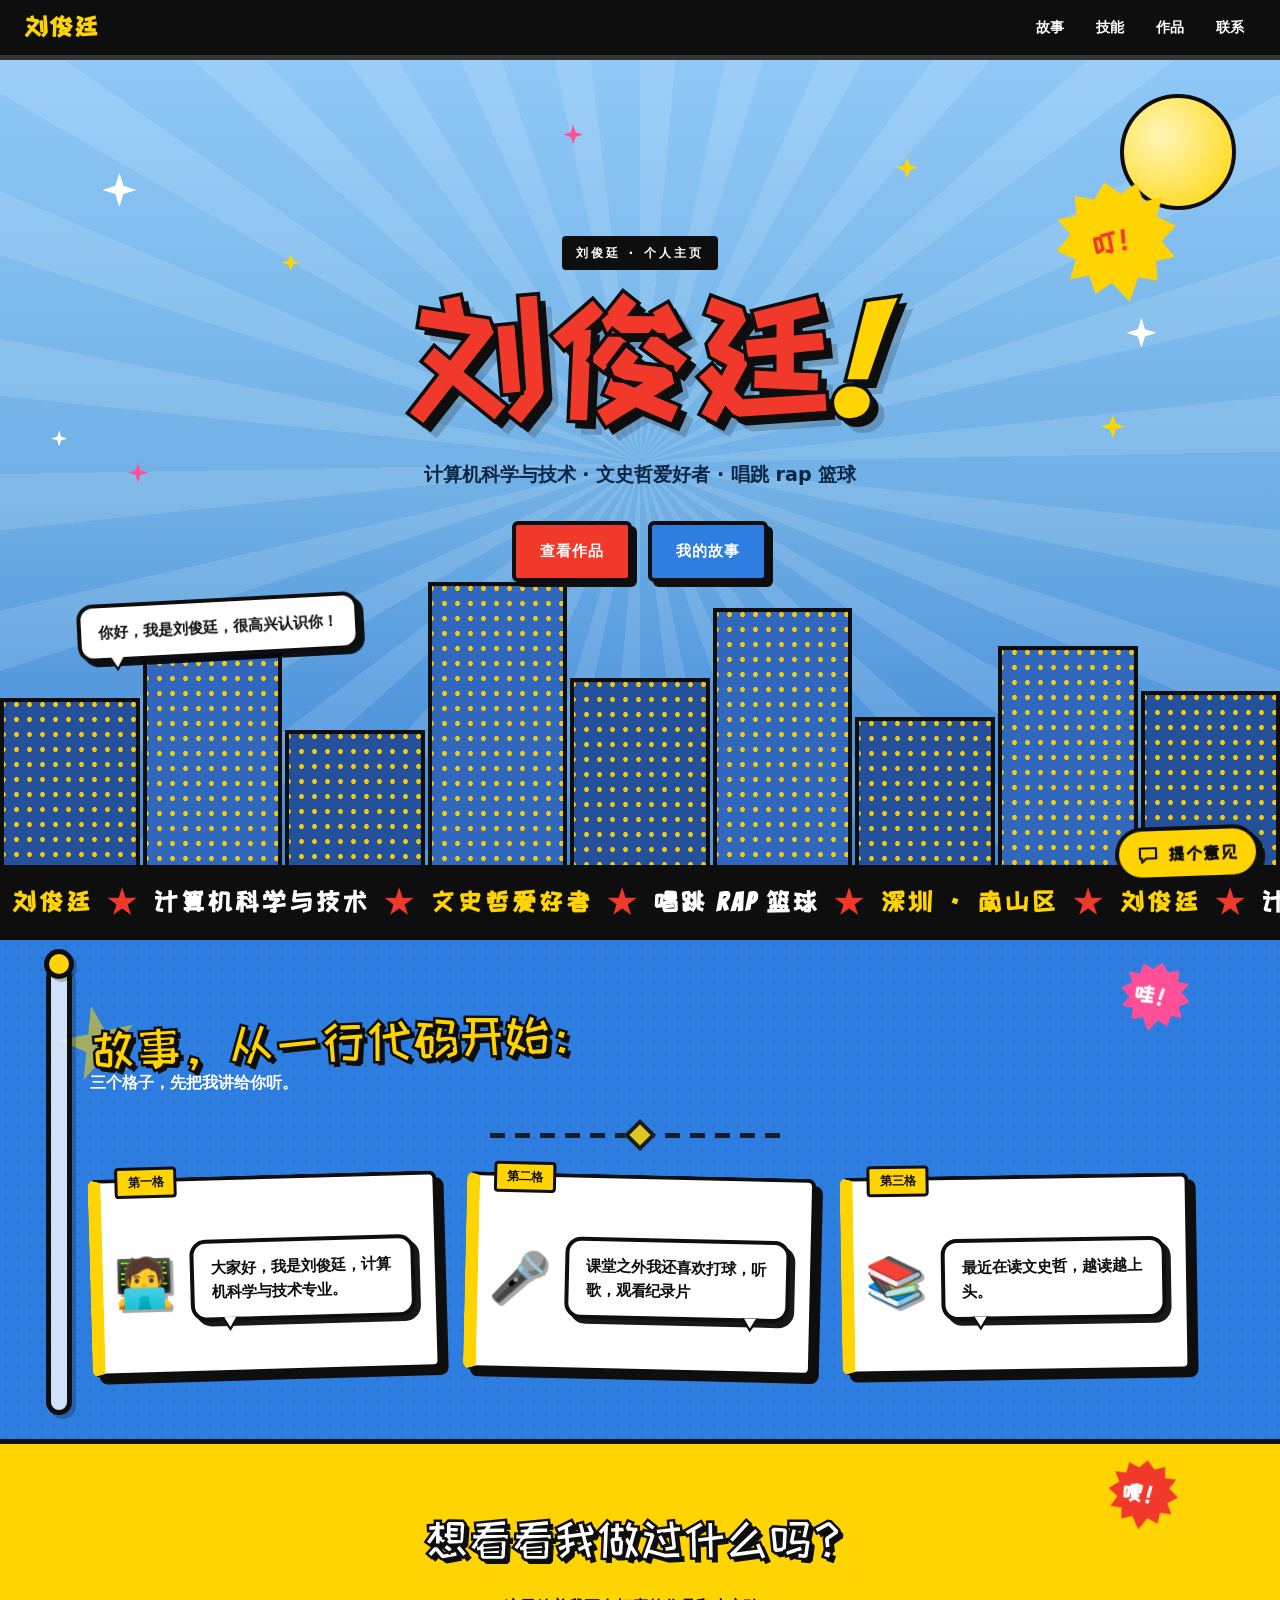
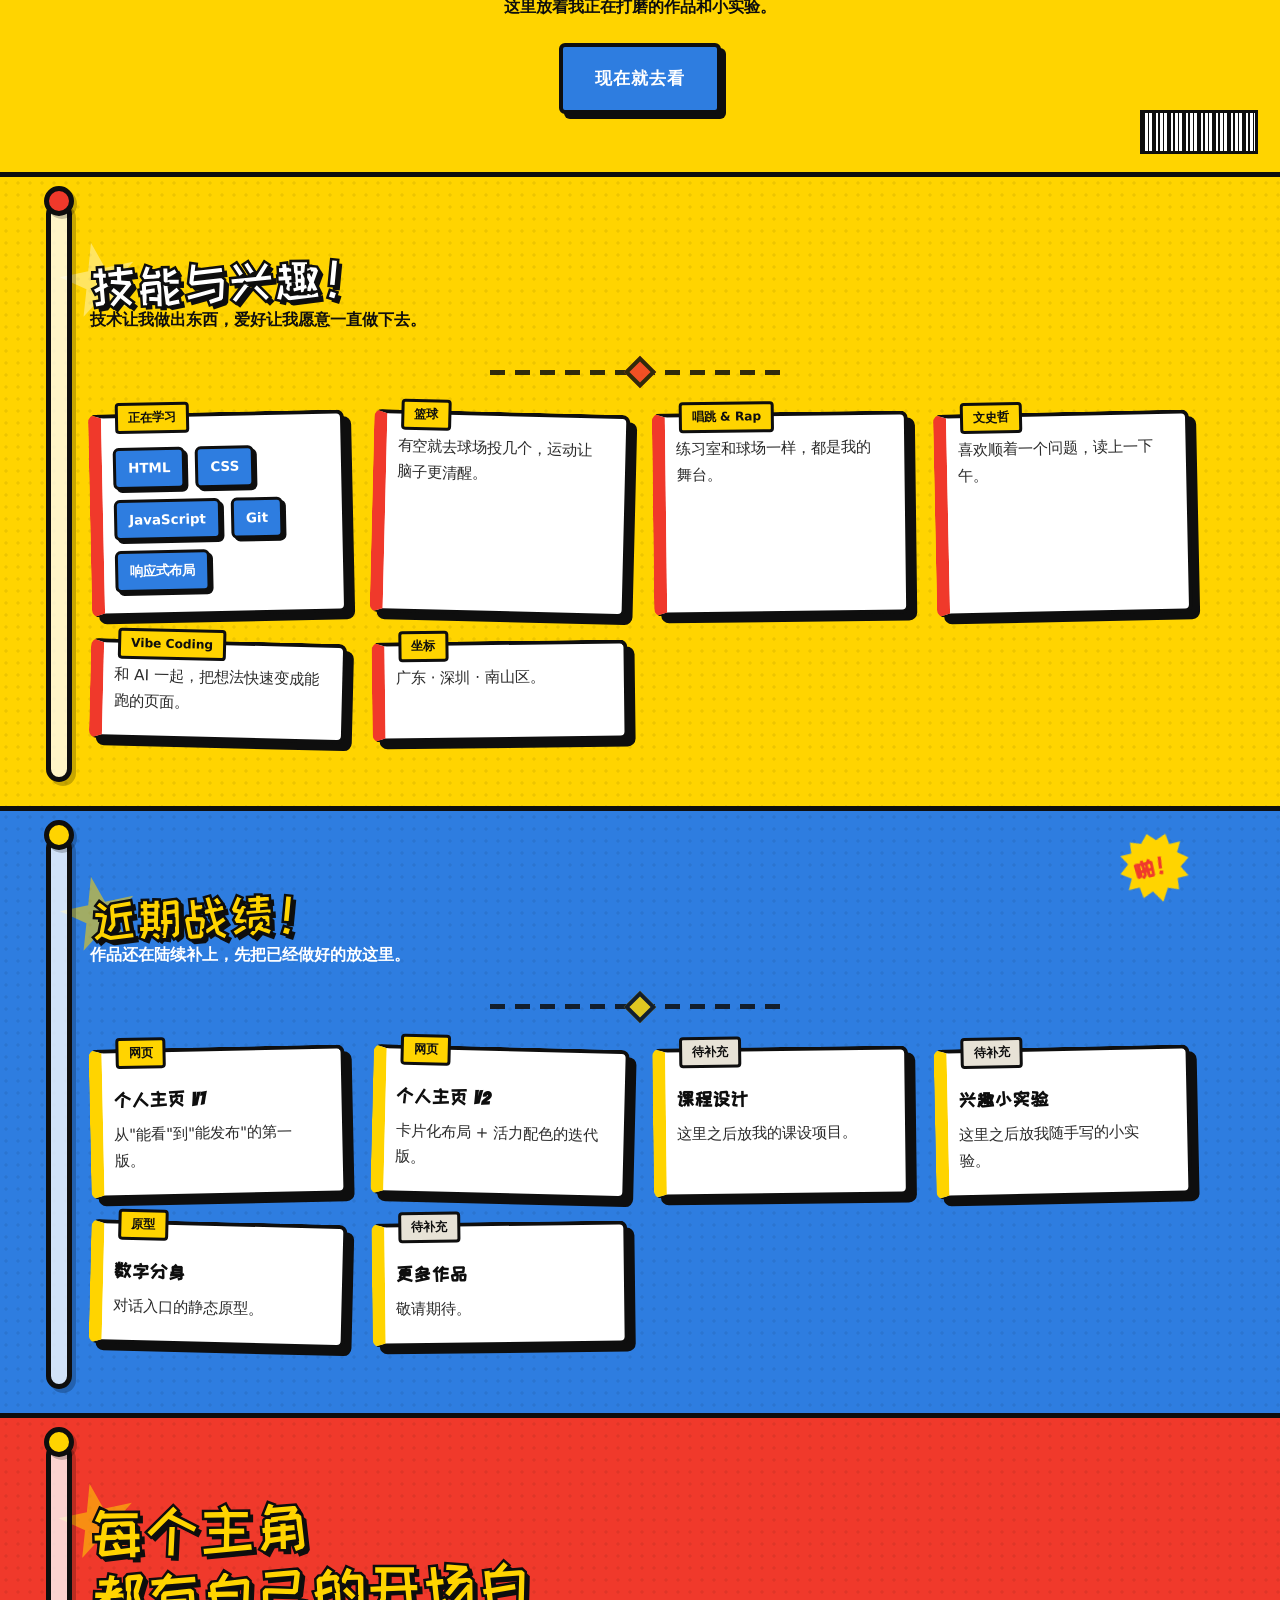
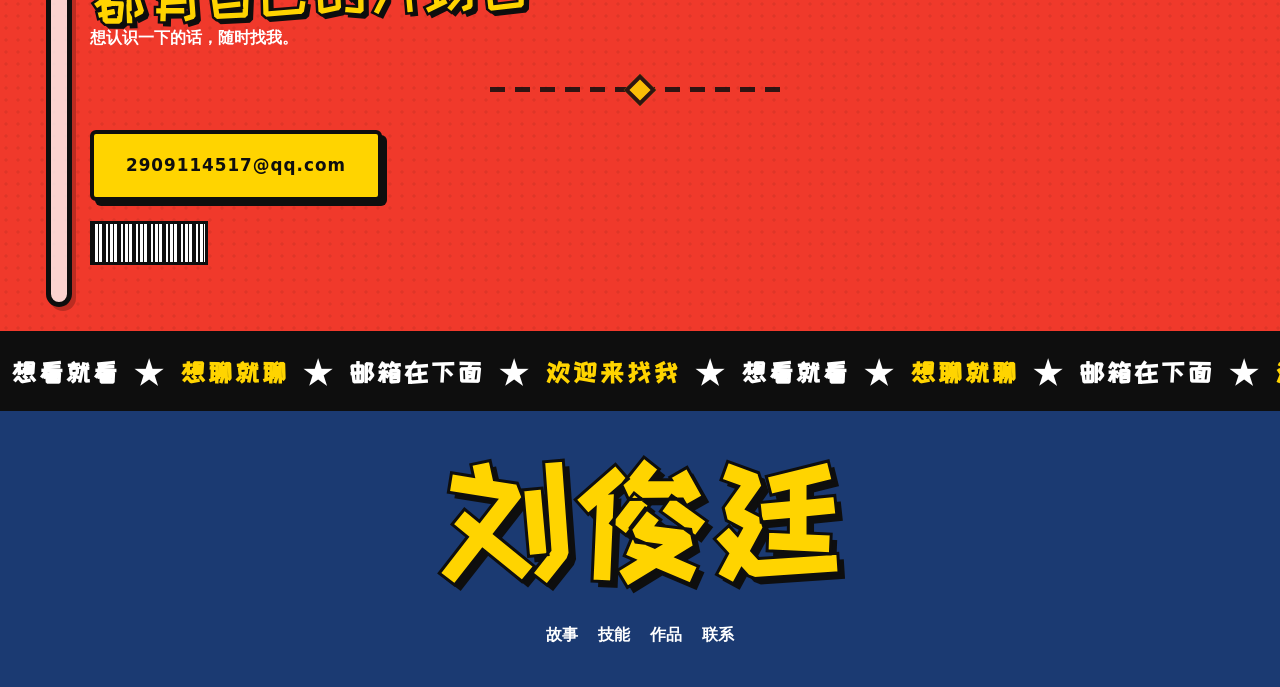
==== commit ecd499e6: "content: 删除我的台词整块；重建字体子集(274字形)；重导单文件；同步仓库根目录" ====
--- a/index.html
+++ b/index.html
@@ -242,30 +242,7 @@
     </div>
   </section>
 
-  <!-- ================= 04 我的台词 ================= -->
-  <section class="section section--pink" id="words">
-    <span class="rail" aria-hidden="true"><i class="rail__track"><b class="rail__fill"></b></i><b class="rail__dot"></b></span>
-    <h2 class="h-title reveal">我的台词：</h2>
-    <p class="section__lead reveal">如果一定要总结，大概是这样。</p>
-    <div class="rule" aria-hidden="true"></div>
-
-    <div class="voices">
-      <div class="voice reveal">
-        <span class="actor actor--round" aria-hidden="true">🤖</span>
-        <p class="bubble">让我上头的 vibe coding</p>
-      </div>
-      <div class="voice voice--right reveal">
-        <span class="actor actor--round" aria-hidden="true">📖</span>
-        <p class="bubble bubble--alt">书籍是人类进步的阶梯</p>
-      </div>
-      <div class="voice reveal">
-        <span class="actor actor--round" aria-hidden="true">🎧</span>
-        <p class="bubble">音乐是我重要的放松方式</p>
-      </div>
-    </div>
-  </section>
-
-  <!-- ================= 05 联系 ================= -->
+  <!-- ================= 04 联系 ================= -->
   <section class="section section--red" id="contact">
     <span class="rail" aria-hidden="true"><i class="rail__track"><b class="rail__fill"></b></i><b class="rail__dot"></b></span>
     <h2 class="h-title h-title--big reveal">每个主角<br />都有自己的开场白</h2>
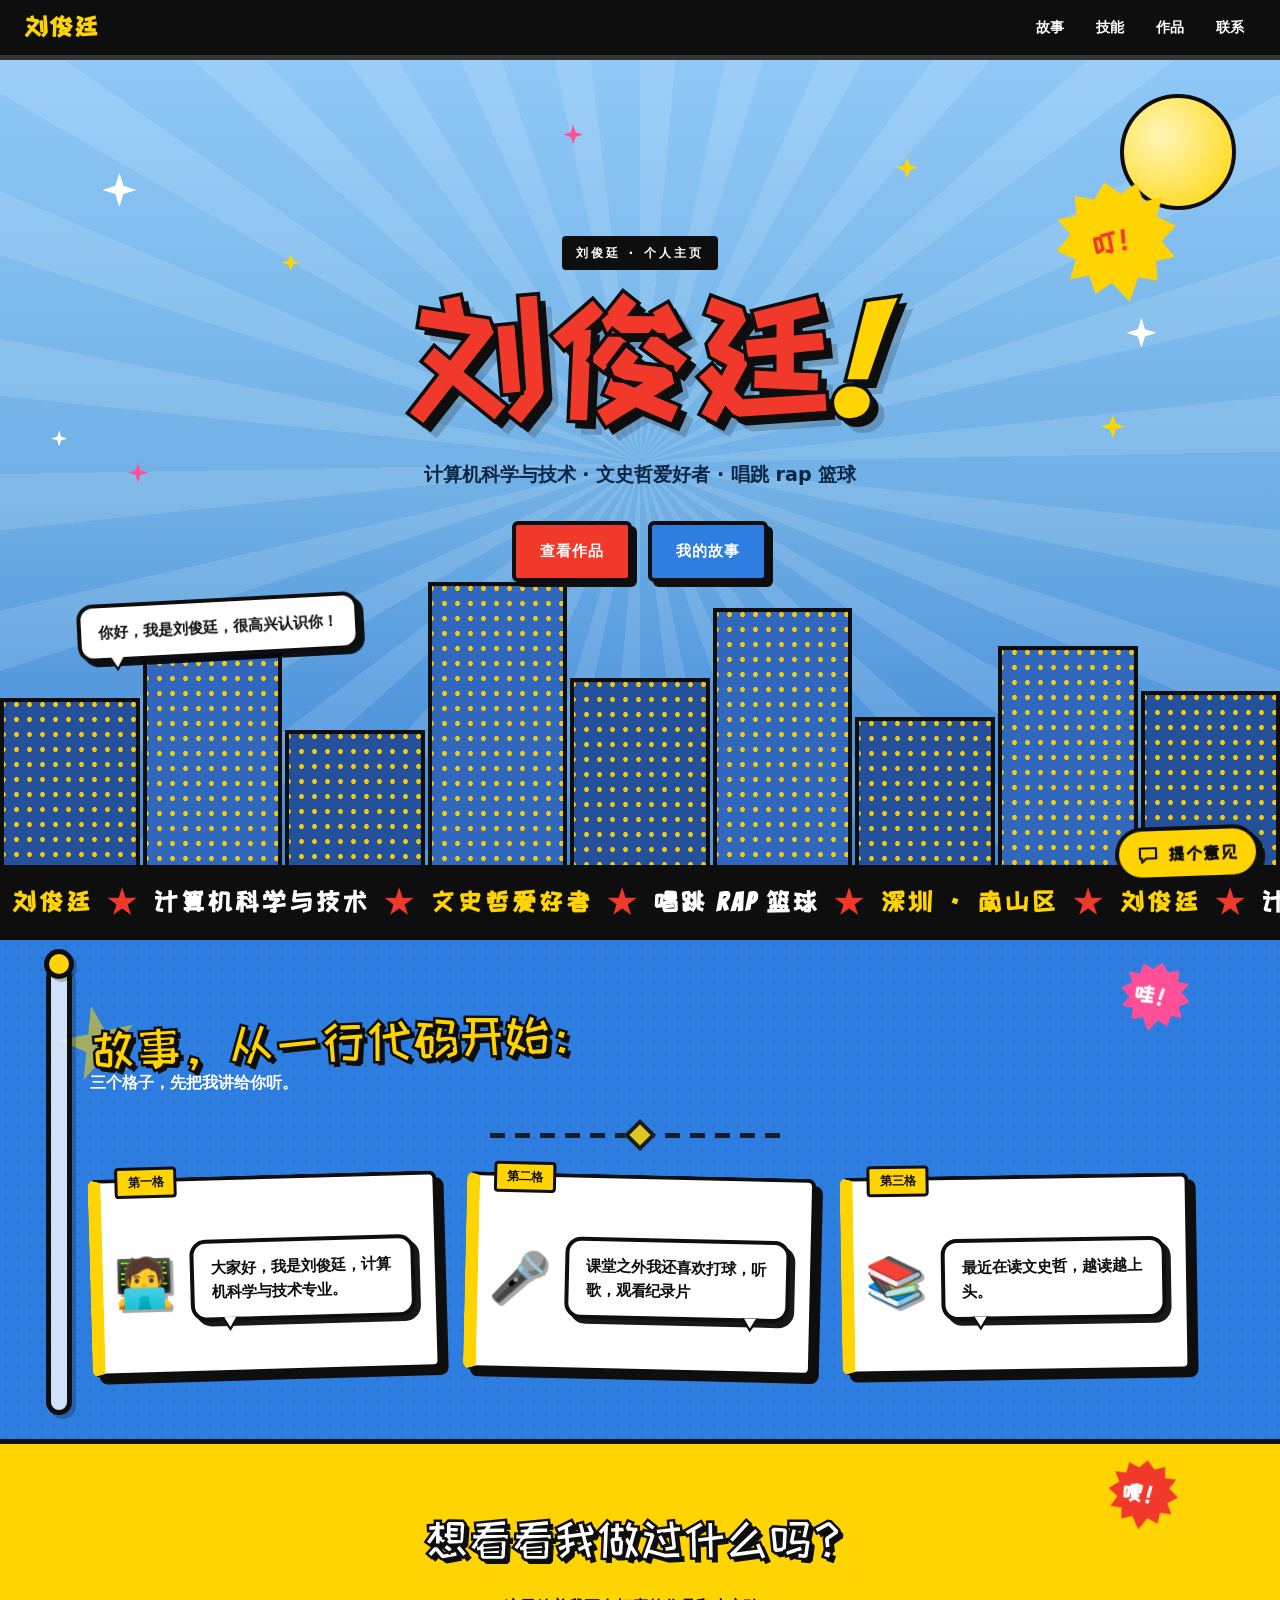
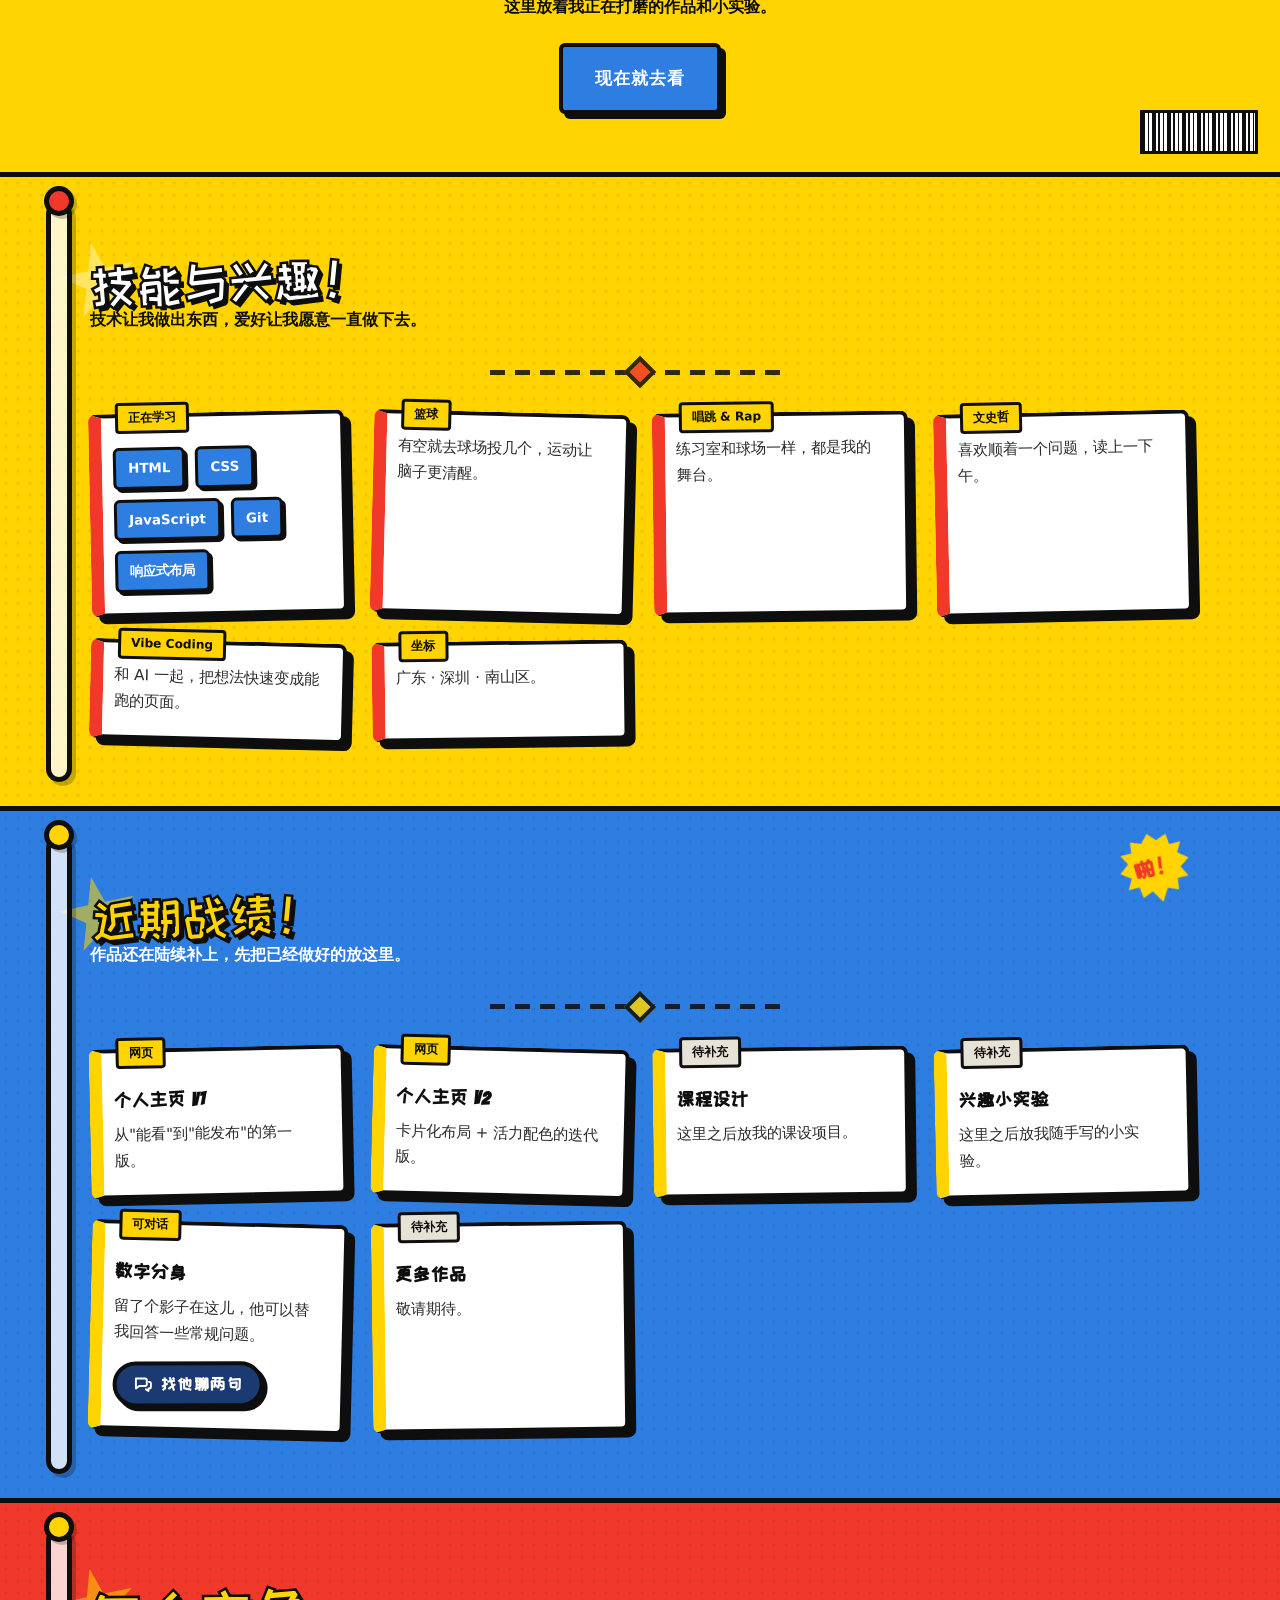
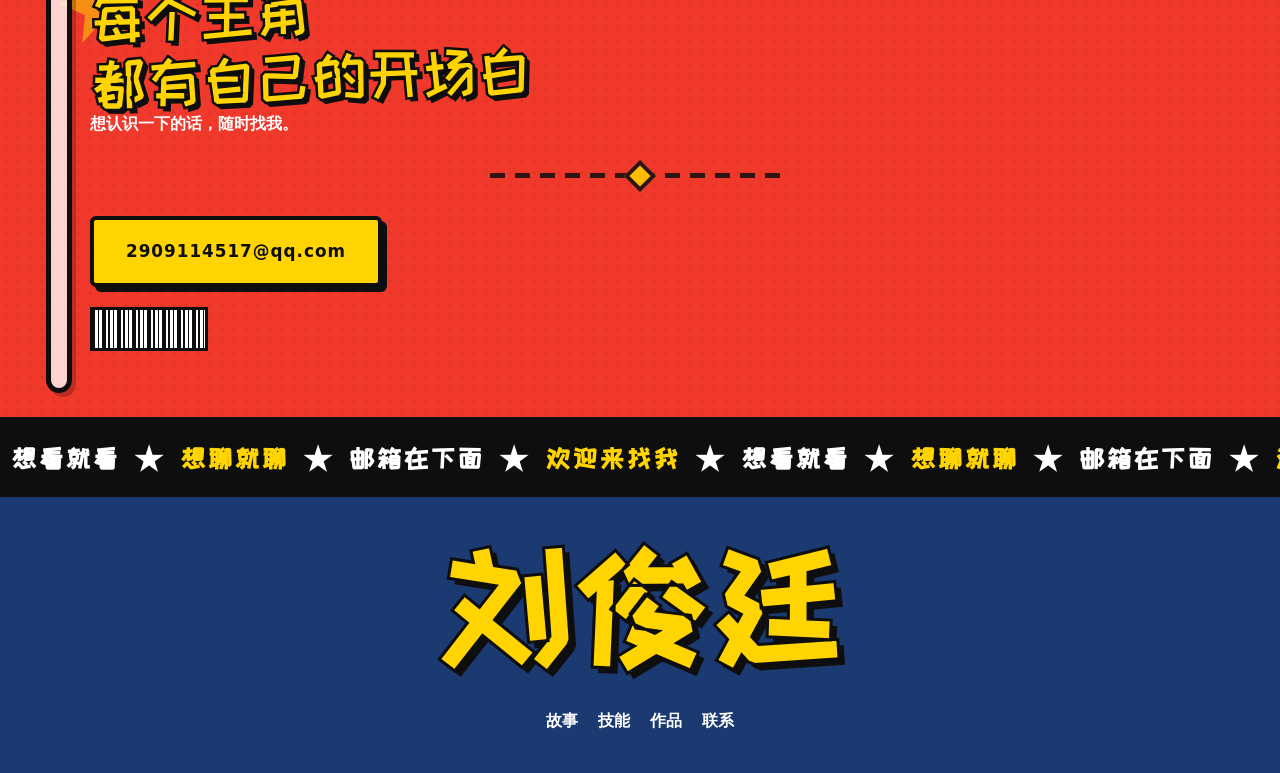
==== commit 2fdafbc6: "feat: 数字分身预设问答入口（INFJ 人设初稿）；校验与导出脚本改为自动发现文件清单" ====
--- a/index.html
+++ b/index.html
@@ -44,6 +44,8 @@
   <link rel="stylesheet" href="css/style.css" />
   <!-- V3.5 新增样式（独立文件，v3 的 style.css 保持原样） -->
   <link rel="stylesheet" href="css/feedback.css" />
+  <!-- 数字分身样式（独立文件，同样不改动 style.css） -->
+  <link rel="stylesheet" href="css/digital-twin.css" />
 </head>
 <body>
 <a class="skip" href="#main">跳到主要内容</a>
@@ -230,9 +232,16 @@
         <p class="panel__text">这里之后放我随手写的小实验。</p>
       </article>
       <article class="panel panel--work reveal">
-        <span class="panel__tag">原型</span>
+        <span class="panel__tag">可对话</span>
         <h3 class="panel__title">数字分身</h3>
-        <p class="panel__text">对话入口的静态原型。</p>
+        <p class="panel__text">留了个影子在这儿，他可以替我回答一些常规问题。</p>
+        <button class="dt-open" id="dtOpen" type="button">
+          <svg class="dt-open__ico" viewBox="0 0 24 24" aria-hidden="true">
+            <path d="M4 5h11a2 2 0 0 1 2 2v5a2 2 0 0 1-2 2H8l-4 3z" />
+            <path d="M19 9h1a2 2 0 0 1 2 2v4a2 2 0 0 1-2 2h-1v3l-3-2" />
+          </svg>
+          找他聊两句
+        </button>
       </article>
       <article class="panel panel--work reveal">
         <span class="panel__tag panel__tag--muted">待补充</span>
@@ -281,6 +290,31 @@
   </nav>
 </footer>
 
+<!-- ================= 数字分身：预设问答对话框 =================
+     纯前端实现，打开它不会产生任何网络请求。
+     分身的全部台词写在 js/digital-twin.js 顶部的 TWIN 对象里。 -->
+<div class="dt-modal" id="dtModal" hidden>
+  <div class="dt-modal__veil" data-dt-close></div>
+  <div class="dt-modal__panel" role="dialog" aria-modal="true" tabindex="-1"
+       aria-labelledby="dtTitle">
+    <div class="dt-head">
+      <span class="dt-head__face" aria-hidden="true">🌙</span>
+      <div class="dt-head__text">
+        <h2 class="dt-head__title" id="dtTitle">数字分身</h2>
+        <p class="dt-head__meta">INFJ · 没谈过恋爱 · 爱读近代史</p>
+      </div>
+      <button class="dt-close" type="button" data-dt-close aria-label="关闭数字分身">×</button>
+    </div>
+
+    <div class="dt-log" id="dtLog" role="log" aria-live="polite" aria-label="与数字分身的对话"></div>
+
+    <div class="dt-picks">
+      <p class="dt-picks__label" id="dtPicksLabel">你可以问他：</p>
+      <div class="dt-picks__row" id="dtPicksRow"></div>
+    </div>
+  </div>
+</div>
+
 <!-- ================= 反馈入口（V3.5 新增） ================= -->
 <button class="fb-open" id="fbOpen" type="button">
   <svg class="fb-open__ico" viewBox="0 0 24 24" aria-hidden="true" focusable="false">
@@ -355,5 +389,6 @@
 <script src="js/main.js"></script>
 <script src="js/feedback-config.js"></script>
 <script src="js/feedback.js"></script>
+<script src="js/digital-twin.js"></script>
 </body>
 </html>
--- a/css/digital-twin.css
+++ b/css/digital-twin.css
@@ -0,0 +1,274 @@
+/* =========================================================
+   数字分身 —— 预设问答对话框样式
+   单独成文件，与 feedback.css 同一种做法：
+   原 style.css 一行未改，这一版新增了什么一眼可见。
+   所有图形仍为 CSS 自绘，无位图、无第三方素材、无网络请求。
+   ========================================================= */
+
+/* ---------- 作品卡片里的入口按钮 ---------- */
+.dt-open {
+  display: inline-flex;
+  align-items: center;
+  gap: 8px;
+  margin-top: 14px;
+  padding: 9px 16px;
+  font-family: var(--display);
+  font-weight: 900;
+  font-size: 1rem;
+  letter-spacing: 1.5px;
+  color: var(--paper);
+  background: var(--blue-d);
+  border: 4px solid var(--ink);
+  border-radius: 999px;
+  box-shadow: 4px 4px 0 var(--ink);
+  cursor: pointer;
+  rotate: -1.5deg;
+  transition: rotate .14s ease, scale .14s ease,
+              box-shadow .14s ease, translate .14s ease;
+}
+.dt-open:hover  { rotate: 1.5deg; scale: 1.05; box-shadow: 7px 7px 0 var(--ink); }
+.dt-open:active { translate: -1px 3px; box-shadow: 2px 2px 0 var(--ink); }
+.dt-open__ico {
+  width: 20px;
+  height: 20px;
+  flex: none;
+}
+.dt-open__ico path {
+  fill: none;
+  stroke: var(--paper);
+  stroke-width: 2.3;
+  stroke-linejoin: round;
+  stroke-linecap: round;
+}
+
+/* ---------- 模态容器（与反馈模态同一套交互约定） ---------- */
+.dt-modal {
+  position: fixed;
+  inset: 0;
+  z-index: 160;
+  display: flex;
+  align-items: center;
+  justify-content: center;
+  padding: 22px;
+}
+.dt-modal[hidden] { display: none !important; }
+.dt-modal__veil {
+  position: absolute;
+  inset: 0;
+  background: rgba(14, 14, 14, .64);
+}
+.dt-modal__panel {
+  position: relative;
+  z-index: 1;
+  display: flex;
+  flex-direction: column;
+  width: min(620px, 100%);
+  max-height: min(88vh, 760px);
+  padding: 0;
+  background: var(--paper);
+  border: 5px solid var(--ink);
+  border-radius: 12px;
+  box-shadow: 12px 12px 0 rgba(0, 0, 0, .5);
+  animation: dtPop .26s cubic-bezier(.2, .9, .3, 1.3) both;
+}
+.dt-modal__panel:focus { outline: none; }
+
+/* ---------- 头部 ---------- */
+.dt-head {
+  display: flex;
+  align-items: center;
+  gap: 12px;
+  padding: 16px 18px;
+  background: var(--blue-d);
+  border-bottom: 5px solid var(--ink);
+  border-radius: 7px 7px 0 0;
+}
+.dt-head__face {
+  display: grid;
+  place-items: center;
+  width: 46px;
+  height: 46px;
+  flex: none;
+  font-size: 1.5rem;
+  background: var(--sky-1);
+  border: 4px solid var(--ink);
+  border-radius: 999px;
+}
+.dt-head__text { min-width: 0; }
+.dt-head__title {
+  margin: 0;
+  font-family: var(--display);
+  font-size: 1.45rem;
+  letter-spacing: 1.5px;
+  color: var(--paper);
+}
+.dt-head__meta {
+  margin: 2px 0 0;
+  font-size: .82rem;
+  letter-spacing: .5px;
+  color: var(--sky-1);
+}
+.dt-close {
+  margin-left: auto;
+  width: 38px;
+  height: 38px;
+  flex: none;
+  font-family: var(--display);
+  font-size: 1.5rem;
+  line-height: 1;
+  color: var(--ink);
+  background: var(--yellow);
+  border: 4px solid var(--ink);
+  border-radius: 999px;
+  cursor: pointer;
+  transition: rotate .14s ease, scale .14s ease;
+}
+.dt-close:hover { rotate: 90deg; scale: 1.08; }
+
+/* ---------- 对话记录 ---------- */
+.dt-log {
+  flex: 1 1 auto;
+  overflow-y: auto;
+  padding: 18px 18px 6px;
+  display: flex;
+  flex-direction: column;
+  gap: 14px;
+}
+.dt-msg {
+  display: flex;
+  align-items: flex-end;
+  gap: 10px;
+  max-width: 88%;
+}
+.dt-msg--me { flex-direction: row-reverse; margin-left: auto; }
+.dt-msg__face {
+  display: grid;
+  place-items: center;
+  width: 34px;
+  height: 34px;
+  flex: none;
+  font-size: 1.05rem;
+  background: var(--sky-1);
+  border: 3px solid var(--ink);
+  border-radius: 999px;
+}
+.dt-msg__body {
+  padding: 11px 15px;
+  font-size: .98rem;
+  line-height: 1.6;
+  color: var(--ink);
+  background: #fff;
+  border: 3px solid var(--ink);
+  border-radius: 14px;
+  white-space: pre-wrap;
+}
+.dt-msg--twin .dt-msg__body { border-bottom-left-radius: 3px; }
+.dt-msg--me .dt-msg__body {
+  color: var(--paper);
+  background: var(--blue-2, #2E7DE0);
+  border-bottom-right-radius: 3px;
+}
+.dt-msg--twin .dt-msg__face {
+  animation: dtBob 3.4s ease-in-out infinite;
+}
+
+/* ---------- 分身"正在想" ---------- */
+.dt-typing .dt-msg__body {
+  display: inline-flex;
+  align-items: center;
+  gap: 5px;
+  min-height: 20px;
+}
+.dt-typing i {
+  width: 7px;
+  height: 7px;
+  background: var(--ink);
+  border-radius: 999px;
+  opacity: .35;
+  animation: dtDots 1.1s ease-in-out infinite;
+}
+.dt-typing i:nth-child(2) { animation-delay: .18s; }
+.dt-typing i:nth-child(3) { animation-delay: .36s; }
+
+/* ---------- 话题选择区 ---------- */
+.dt-picks {
+  flex: none;
+  padding: 12px 18px 18px;
+  border-top: 3px dashed rgba(14, 14, 14, .25);
+}
+.dt-picks__label {
+  margin: 0 0 9px;
+  font-size: .82rem;
+  letter-spacing: .5px;
+  color: rgba(14, 14, 14, .62);
+}
+.dt-picks__row {
+  display: flex;
+  flex-wrap: wrap;
+  gap: 9px;
+}
+.dt-pick {
+  padding: 8px 14px;
+  font-size: .9rem;
+  color: var(--ink);
+  background: var(--yellow);
+  border: 3px solid var(--ink);
+  border-radius: 999px;
+  box-shadow: 3px 3px 0 var(--ink);
+  cursor: pointer;
+  transition: translate .12s ease, box-shadow .12s ease;
+}
+.dt-pick:hover  { translate: -1px -2px; box-shadow: 5px 5px 0 var(--ink); }
+.dt-pick:active { translate: 1px 1px; box-shadow: 2px 2px 0 var(--ink); }
+.dt-pick:disabled { opacity: .45; cursor: default; box-shadow: 2px 2px 0 var(--ink); }
+.dt-pick--ghost {
+  background: var(--paper);
+  color: var(--blue-d);
+}
+
+/* ---------- 焦点可见性（键盘用户） ---------- */
+.dt-open:focus-visible,
+.dt-close:focus-visible,
+.dt-pick:focus-visible {
+  outline: 3px solid var(--sky-2, #3D86D8);
+  outline-offset: 3px;
+}
+
+/* ---------- 关闭对话框时锁住背景滚动 ---------- */
+body.dt-locked { overflow: hidden; }
+
+/* ---------- 动效 ---------- */
+@keyframes dtPop {
+  from { opacity: 0; translate: 0 14px; }
+  to   { opacity: 1; translate: 0 0; }
+}
+@keyframes dtBob {
+  0%, 100% { translate: 0 0; }
+  50%      { translate: 0 -3px; }
+}
+@keyframes dtDots {
+  0%, 100% { opacity: .25; translate: 0 0; }
+  50%      { opacity: 1;   translate: 0 -3px; }
+}
+
+/* ---------- 窄屏 ---------- */
+@media (max-width: 720px) {
+  .dt-modal { padding: 12px; }
+  .dt-modal__panel { max-height: 92vh; }
+  .dt-head { padding: 13px 14px; }
+  .dt-head__title { font-size: 1.2rem; }
+  .dt-head__meta { font-size: .76rem; }
+  .dt-log { padding: 14px 14px 4px; }
+  .dt-msg { max-width: 94%; }
+  .dt-msg__body { font-size: .94rem; }
+  .dt-picks { padding: 10px 14px 14px; }
+  .dt-close { width: 34px; height: 34px; font-size: 1.3rem; }
+}
+
+/* ---------- 尊重"减少动效"偏好 ---------- */
+@media (prefers-reduced-motion: reduce) {
+  .dt-open, .dt-close, .dt-pick { transition: none; }
+  .dt-modal__panel { animation: none; }
+  .dt-msg--twin .dt-msg__face { animation: none; }
+  .dt-typing i { animation: none; opacity: .6; }
+}
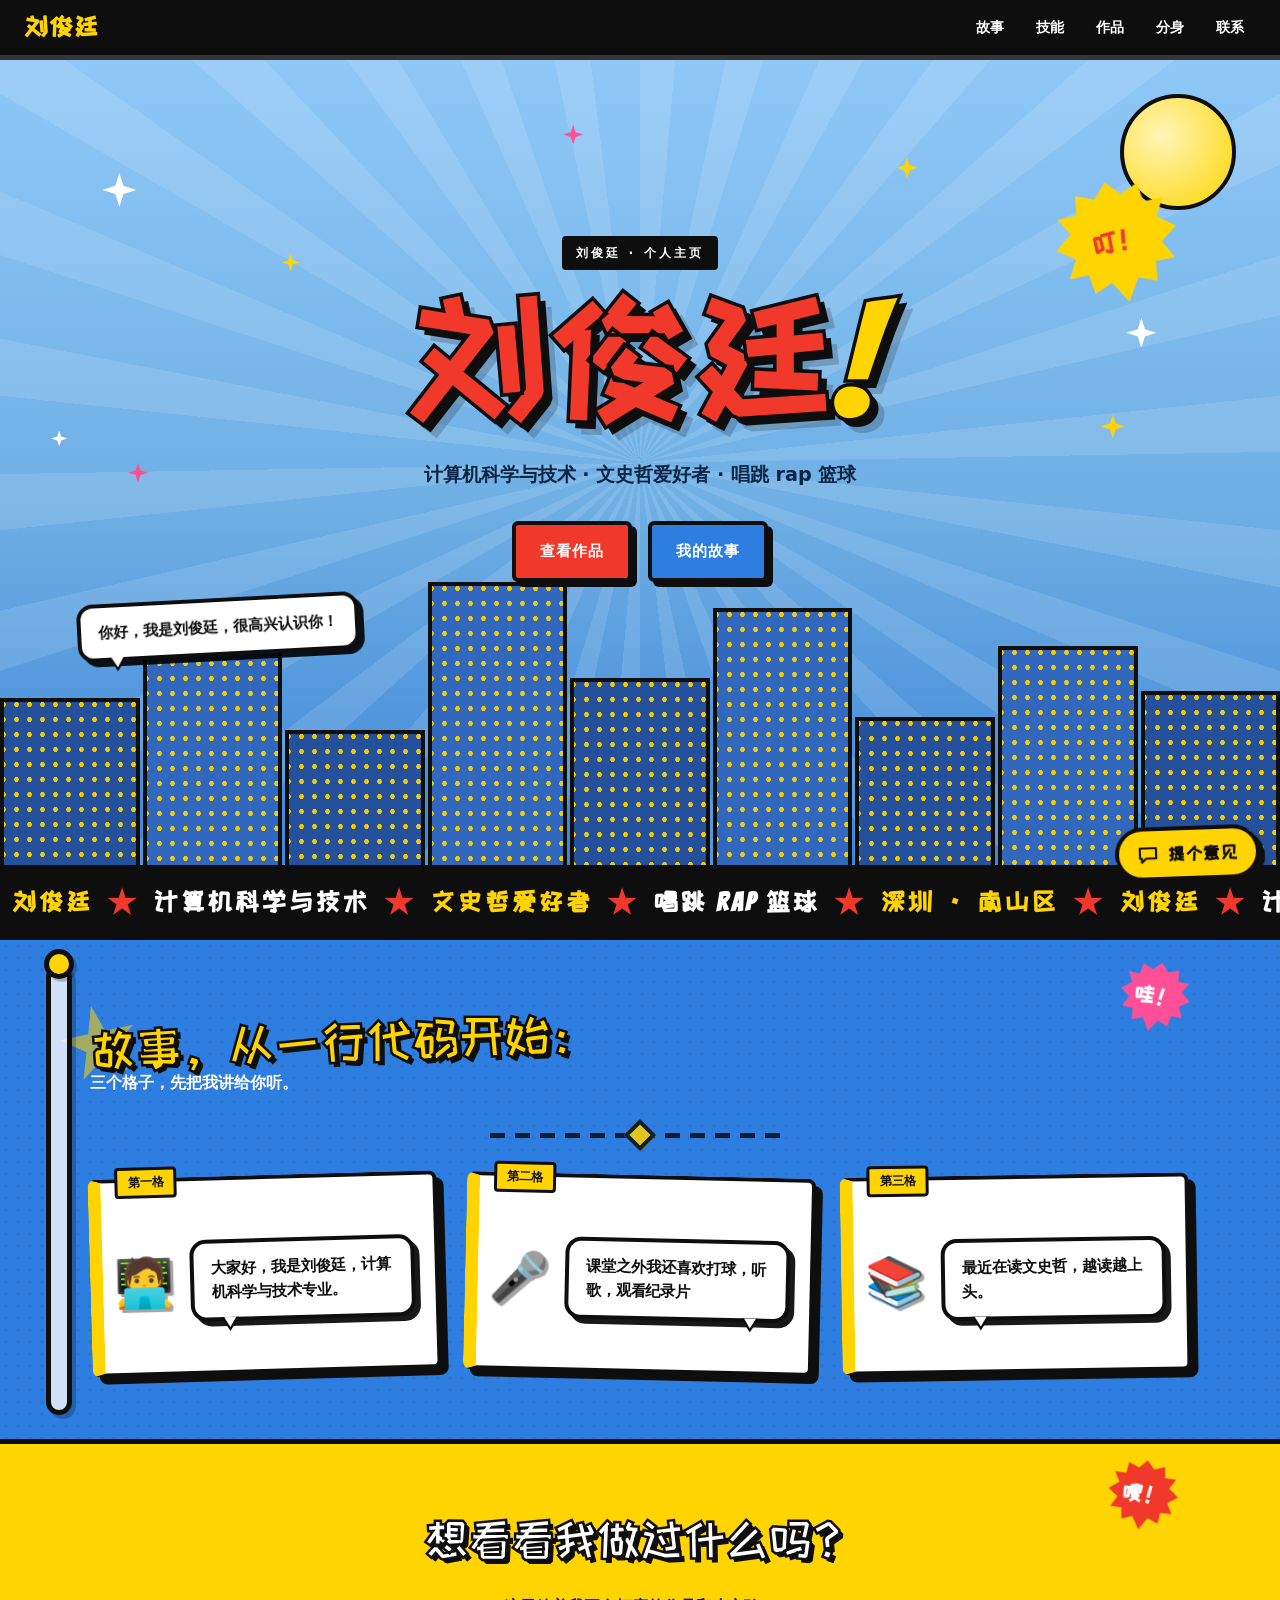
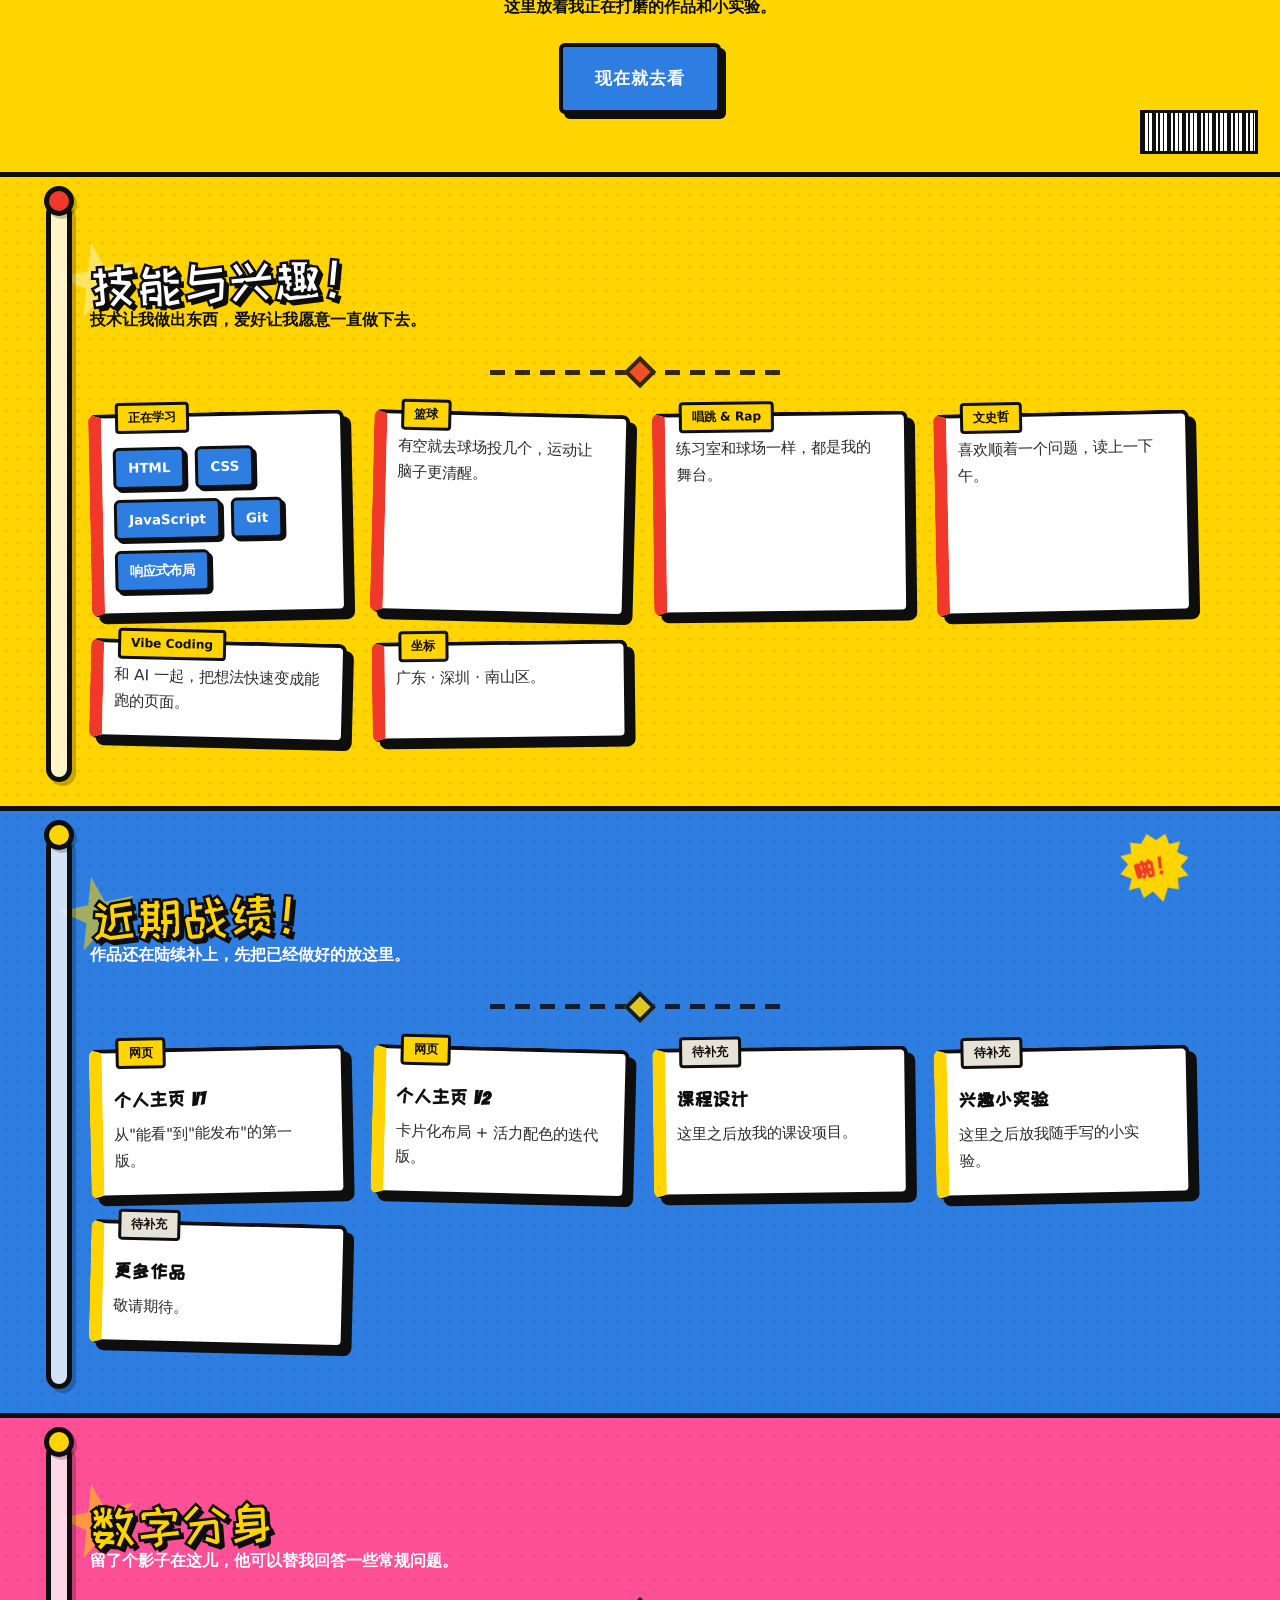
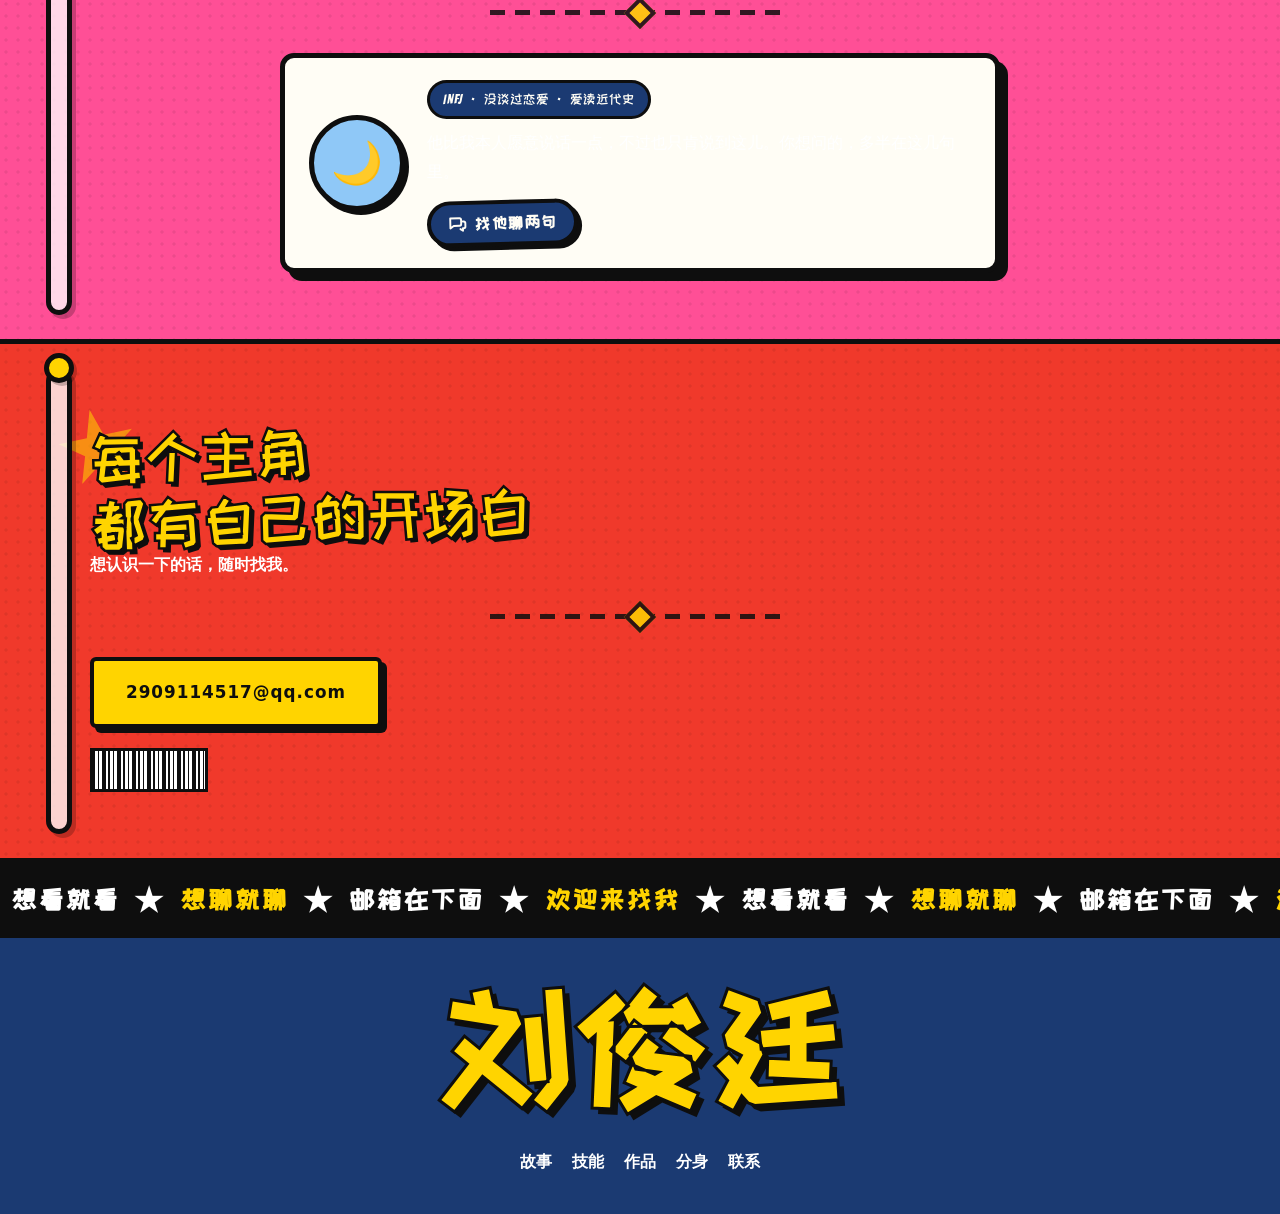
==== commit 9e3dccfc: "feat: 数字分身改为独立专区（04 粉色区，占原台词位）；台词重写为温和但有距离；导航加分身入口" ====
--- a/index.html
+++ b/index.html
@@ -57,6 +57,7 @@
     <a href="#story">故事</a>
     <a href="#skills">技能</a>
     <a href="#works">作品</a>
+    <a href="#twin">分身</a>
     <a href="#contact">联系</a>
   </nav>
   <!-- 阅读进度条 -->
@@ -232,9 +233,25 @@
         <p class="panel__text">这里之后放我随手写的小实验。</p>
       </article>
       <article class="panel panel--work reveal">
-        <span class="panel__tag">可对话</span>
-        <h3 class="panel__title">数字分身</h3>
-        <p class="panel__text">留了个影子在这儿，他可以替我回答一些常规问题。</p>
+        <span class="panel__tag panel__tag--muted">待补充</span>
+        <h3 class="panel__title">更多作品</h3>
+        <p class="panel__text">敬请期待。</p>
+      </article>
+    </div>
+  </section>
+
+  <!-- ================= 04 数字分身 ================= -->
+  <section class="section section--pink" id="twin">
+    <span class="rail" aria-hidden="true"><i class="rail__track"><b class="rail__fill"></b></i><b class="rail__dot"></b></span>
+    <h2 class="h-title reveal">数字分身</h2>
+    <p class="section__lead reveal">留了个影子在这儿，他可以替我回答一些常规问题。</p>
+    <div class="rule" aria-hidden="true"></div>
+
+    <div class="twin reveal">
+      <div class="twin__face" aria-hidden="true">🌙</div>
+      <div class="twin__body">
+        <p class="twin__meta">INFJ · 没谈过恋爱 · 爱读近代史</p>
+        <p class="twin__text">他比我本人愿意说话一点，不过也只肯说到这儿。你想问的，多半在这几句里。</p>
         <button class="dt-open" id="dtOpen" type="button">
           <svg class="dt-open__ico" viewBox="0 0 24 24" aria-hidden="true">
             <path d="M4 5h11a2 2 0 0 1 2 2v5a2 2 0 0 1-2 2H8l-4 3z" />
@@ -242,16 +259,11 @@
           </svg>
           找他聊两句
         </button>
-      </article>
-      <article class="panel panel--work reveal">
-        <span class="panel__tag panel__tag--muted">待补充</span>
-        <h3 class="panel__title">更多作品</h3>
-        <p class="panel__text">敬请期待。</p>
-      </article>
-    </div>
-  </section>
-
-  <!-- ================= 04 联系 ================= -->
+      </div>
+    </div>
+  </section>
+
+  <!-- ================= 05 联系 ================= -->
   <section class="section section--red" id="contact">
     <span class="rail" aria-hidden="true"><i class="rail__track"><b class="rail__fill"></b></i><b class="rail__dot"></b></span>
     <h2 class="h-title h-title--big reveal">每个主角<br />都有自己的开场白</h2>
@@ -286,6 +298,7 @@
     <a href="#story">故事</a>
     <a href="#skills">技能</a>
     <a href="#works">作品</a>
+    <a href="#twin">分身</a>
     <a href="#contact">联系</a>
   </nav>
 </footer>
--- a/css/digital-twin.css
+++ b/css/digital-twin.css
@@ -5,7 +5,51 @@
    所有图形仍为 CSS 自绘，无位图、无第三方素材、无网络请求。
    ========================================================= */
 
-/* ---------- 作品卡片里的入口按钮 ---------- */
+/* ---------- 数字分身专区里的卡片（原"我的台词"的位置，粉色区） ---------- */
+.twin {
+  display: flex;
+  align-items: center;
+  gap: 22px;
+  max-width: 720px;
+  padding: 22px 24px;
+  background: var(--paper);
+  border: 5px solid var(--ink);
+  border-radius: 14px;
+  box-shadow: 8px 8px 0 var(--ink);
+}
+.twin__face {
+  display: grid;
+  place-items: center;
+  width: 96px;
+  height: 96px;
+  flex: none;
+  font-size: 2.6rem;
+  background: var(--sky-1);
+  border: 5px solid var(--ink);
+  border-radius: 999px;
+  box-shadow: 4px 4px 0 var(--ink);
+  animation: dtBob 4.2s ease-in-out infinite;
+}
+.twin__body { min-width: 0; }
+.twin__meta {
+  display: inline-block;
+  margin: 0 0 10px;
+  padding: 5px 13px;
+  font-family: var(--display);
+  font-size: .84rem;
+  letter-spacing: 1px;
+  color: var(--paper);
+  background: var(--blue-d);
+  border: 3px solid var(--ink);
+  border-radius: 999px;
+}
+.twin__text {
+  margin: 0;
+  font-size: 1.02rem;
+  line-height: 1.75;
+}
+
+/* ---------- 专区里的入口按钮 ---------- */
 .dt-open {
   display: inline-flex;
   align-items: center;
@@ -255,6 +299,9 @@
 @media (max-width: 720px) {
   .dt-modal { padding: 12px; }
   .dt-modal__panel { max-height: 92vh; }
+  .twin { flex-direction: column; align-items: flex-start; gap: 16px; padding: 18px 18px 20px; }
+  .twin__face { width: 74px; height: 74px; font-size: 2.05rem; }
+  .twin__text { font-size: .98rem; }
   .dt-head { padding: 13px 14px; }
   .dt-head__title { font-size: 1.2rem; }
   .dt-head__meta { font-size: .76rem; }
@@ -270,5 +317,6 @@
   .dt-open, .dt-close, .dt-pick { transition: none; }
   .dt-modal__panel { animation: none; }
   .dt-msg--twin .dt-msg__face { animation: none; }
+  .twin__face { animation: none; }
   .dt-typing i { animation: none; opacity: .6; }
 }
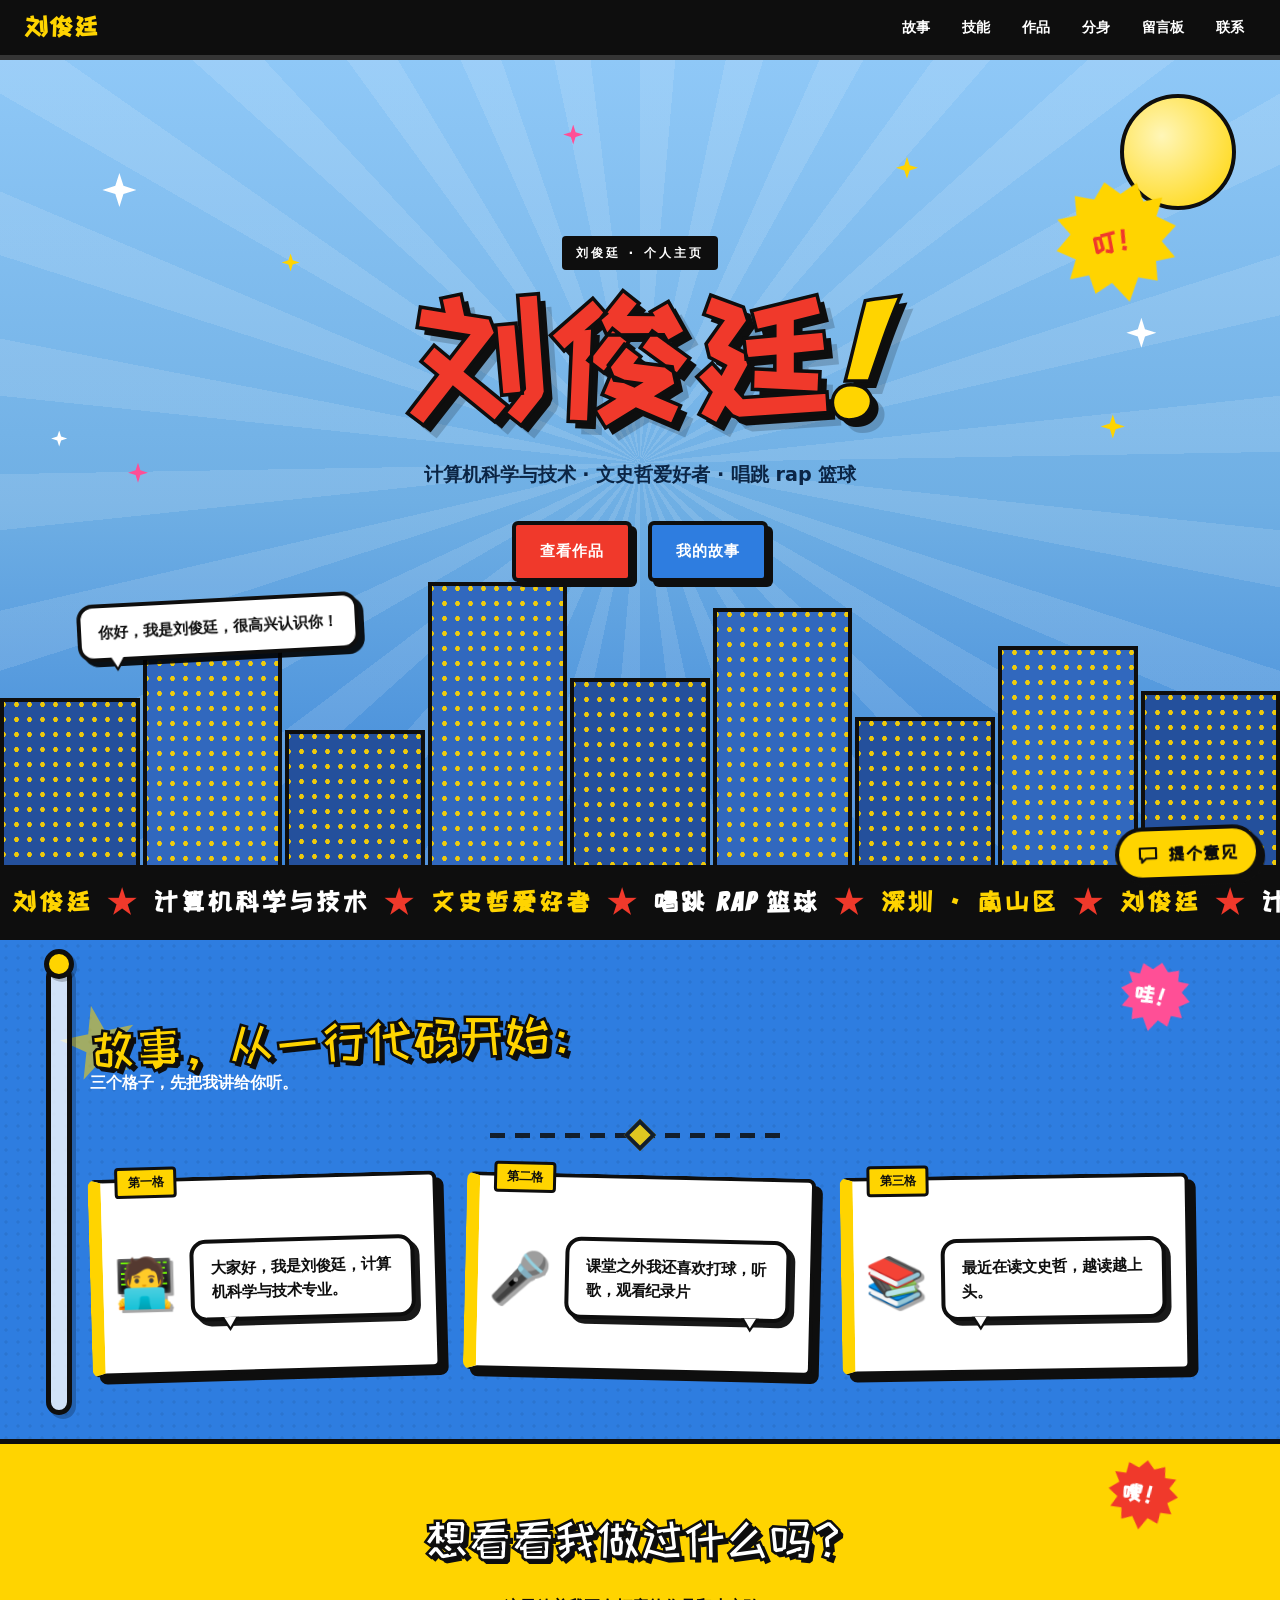
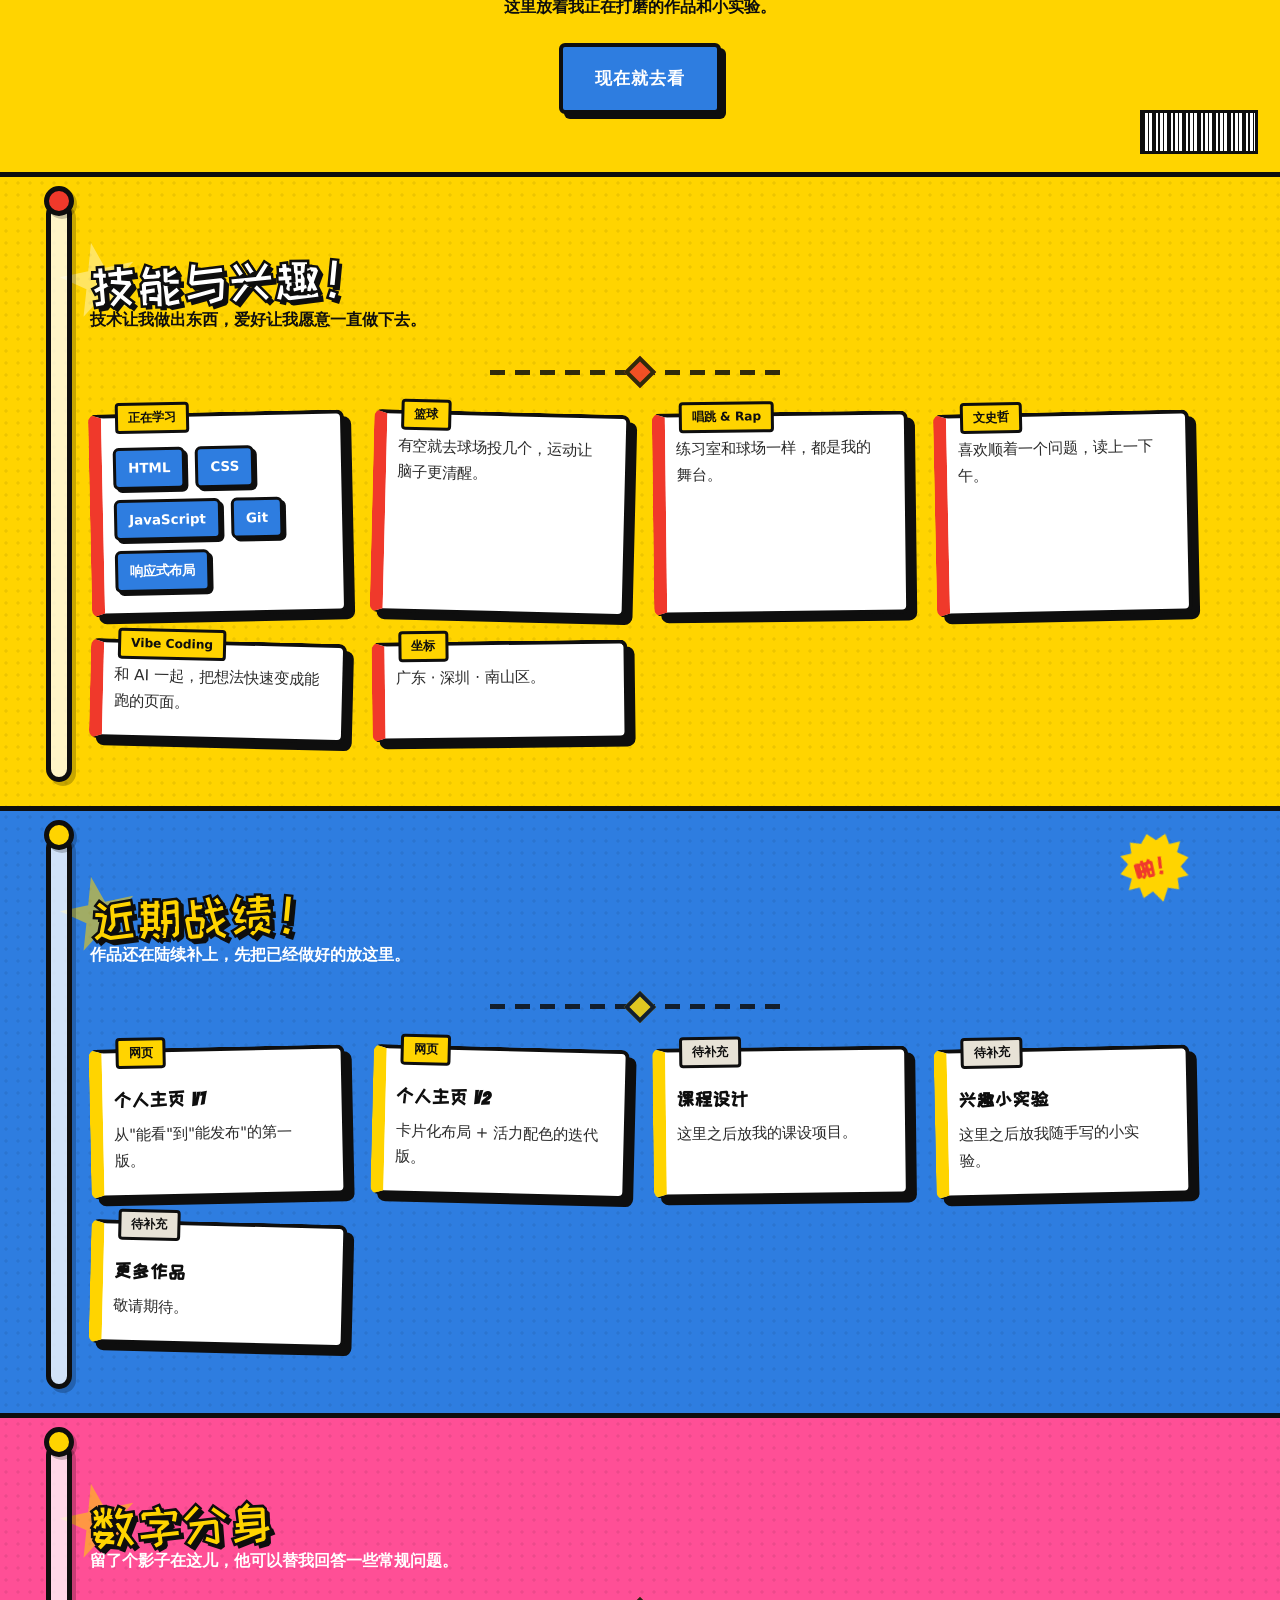
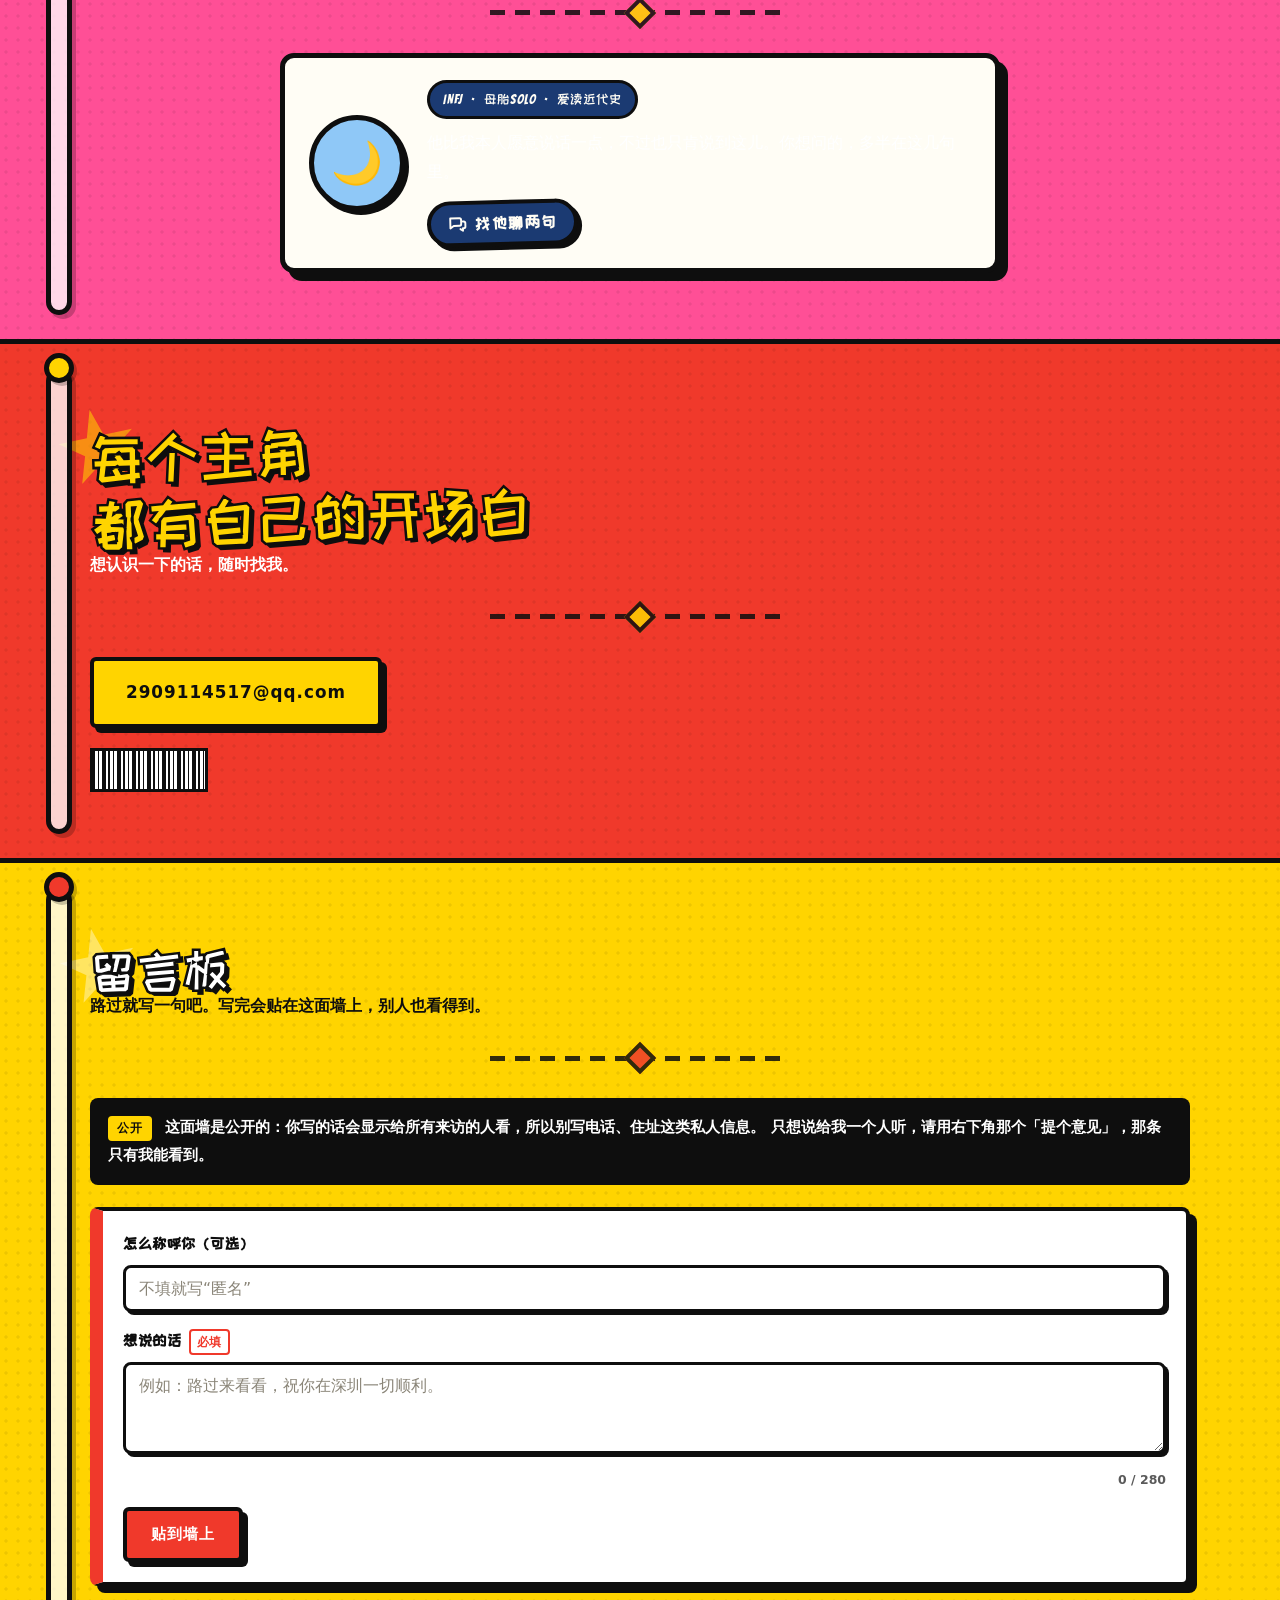
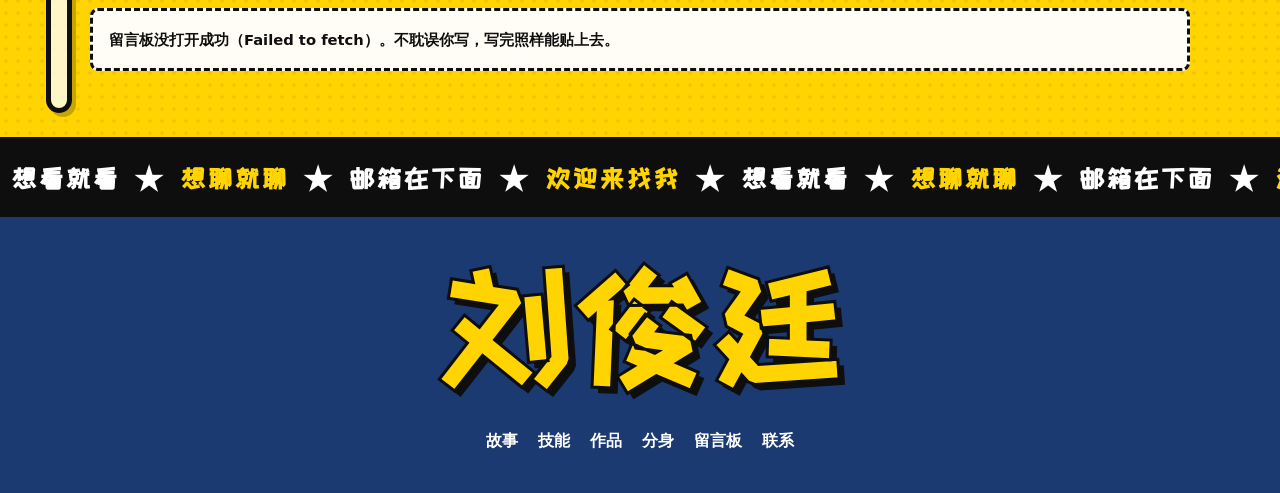
==== commit d935e75f: "feat: 公开留言板上线（真实 Supabase 后台）+ 反馈真后台验收；文案改「母胎solo」 站点（新增/变更） - 新增 08 留言板板块（黄色区 #board）：公开读、匿名只写、改删一律" ====
--- a/index.html
+++ b/index.html
@@ -34,6 +34,15 @@
             没有更换框架，原有的结构、配色、动效一律保留。**
   新增文件：css/feedback.css、js/feedback.js、js/feedback-config.js
             （原 style.css / main.js 未改动，方便对照 diff）
+
+  V3.5 增补 —— 留言板（应用户要求追加，不在课件要求内）
+  ------------------------------------------------------------
+  改动范围：在「联系」之后新增第 06 个区块「留言板」，导航与页脚各加一个入口。
+  与反馈的区别：反馈是**私密**的（只有我能看到），留言板是**公开**的
+                （写在墙上，所有访客都能看到）。
+  新增文件：css/board.css、js/board.js
+  安全：留言用 textContent 逐字插入，不拼 HTML（防 XSS）；
+        表 messages 只开放"公开读 + 插入"，不开放修改与删除。
   安全：前端只放 publishable key，secret key / service_role key
         绝不进入本文件或本仓库（详见 js/feedback-config.js 注释）
   发布：站点位于仓库根目录，由 GitHub Pages 托管
@@ -46,6 +55,8 @@
   <link rel="stylesheet" href="css/feedback.css" />
   <!-- 数字分身样式（独立文件，同样不改动 style.css） -->
   <link rel="stylesheet" href="css/digital-twin.css" />
+  <!-- 留言板样式（独立文件，同样不改动 style.css） -->
+  <link rel="stylesheet" href="css/board.css" />
 </head>
 <body>
 <a class="skip" href="#main">跳到主要内容</a>
@@ -58,6 +69,7 @@
     <a href="#skills">技能</a>
     <a href="#works">作品</a>
     <a href="#twin">分身</a>
+    <a href="#board">留言板</a>
     <a href="#contact">联系</a>
   </nav>
   <!-- 阅读进度条 -->
@@ -250,7 +262,7 @@
     <div class="twin reveal">
       <div class="twin__face" aria-hidden="true">🌙</div>
       <div class="twin__body">
-        <p class="twin__meta">INFJ · 没谈过恋爱 · 爱读近代史</p>
+        <p class="twin__meta">INFJ · 母胎solo · 爱读近代史</p>
         <p class="twin__text">他比我本人愿意说话一点，不过也只肯说到这儿。你想问的，多半在这几句里。</p>
         <button class="dt-open" id="dtOpen" type="button">
           <svg class="dt-open__ico" viewBox="0 0 24 24" aria-hidden="true">
@@ -272,6 +284,57 @@
     <div class="contact reveal">
       <a class="btn btn--yellow btn--lg" href="mailto:2909114517@qq.com?subject=%E4%BD%A0%E5%A5%BD%EF%BC%8C%E5%88%98%E4%BF%8A%E5%BB%B7">2909114517@qq.com</a>
       <span class="barcode barcode--light" aria-hidden="true"></span>
+    </div>
+  </section>
+
+  <!-- ================= 06 留言板（V3.5 增补，应用户要求追加） =================
+       和右下角「提个意见」的区别要一眼看懂：
+         反馈 = 私密，只有站点作者能看到；
+         留言板 = 公开，写在下面就会贴到墙上给所有人看。
+       留言渲染一律走 textContent（见 js/board.js），不拼 HTML。 -->
+  <section class="section section--yellow" id="board">
+    <span class="rail" aria-hidden="true"><i class="rail__track"><b class="rail__fill"></b></i><b class="rail__dot"></b></span>
+    <h2 class="h-title reveal">留言板</h2>
+    <p class="section__lead reveal">路过就写一句吧。写完会贴在这面墙上，别人也看得到。</p>
+    <div class="rule" aria-hidden="true"></div>
+
+    <div class="board reveal">
+      <p class="board__notice">
+        <span class="board__tag">公开</span>
+        这面墙是公开的：你写的话会显示给所有来访的人看，所以别写电话、住址这类私人信息。
+        只想说给我一个人听，请用右下角那个「提个意见」，那条只有我能看到。
+      </p>
+
+      <form class="board__form" id="bdForm" novalidate>
+        <div class="board__field">
+          <label class="board__label" for="bdName">怎么称呼你（可选）</label>
+          <input class="board__input" id="bdName" name="name" type="text" maxlength="20"
+                 autocomplete="off" placeholder="不填就写“匿名”" />
+        </div>
+
+        <div class="board__field">
+          <label class="board__label" for="bdMessage">想说的话 <span class="board__req">必填</span></label>
+          <textarea class="board__input board__input--area" id="bdMessage" name="message"
+                    rows="3" maxlength="280" required
+                    placeholder="例如：路过来看看，祝你在深圳一切顺利。"></textarea>
+          <p class="board__count"><span id="bdCount">0</span> / 280</p>
+        </div>
+
+        <div class="board__actions">
+          <button class="btn btn--red" id="bdSubmit" type="submit">贴到墙上</button>
+          <p class="board__status" id="bdStatus" role="status" aria-live="polite"></p>
+        </div>
+
+        <p class="board__fallback" id="bdFallback" hidden>
+          留言板还没接通。先把这句话复制下来，用邮件发给我也一样能收到。
+          <button class="board__copy" id="bdCopy" type="button">复制这句话</button>
+        </p>
+      </form>
+
+      <div class="board__list" id="bdList" aria-live="polite" aria-busy="true">
+        <p class="board__state" id="bdState">正在打开留言板…</p>
+      </div>
+      <p class="board__more" id="bdMore" hidden>墙上只挂最近 30 条，更早的留言我在后台按时间留着。</p>
     </div>
   </section>
 
@@ -299,6 +362,7 @@
     <a href="#skills">技能</a>
     <a href="#works">作品</a>
     <a href="#twin">分身</a>
+    <a href="#board">留言板</a>
     <a href="#contact">联系</a>
   </nav>
 </footer>
@@ -314,14 +378,14 @@
       <span class="dt-head__face" aria-hidden="true">🌙</span>
       <div class="dt-head__text">
         <h2 class="dt-head__title" id="dtTitle">数字分身</h2>
-        <p class="dt-head__meta">INFJ · 没谈过恋爱 · 爱读近代史</p>
+        <p class="dt-head__meta">INFJ · 母胎solo · 爱读近代史</p>
       </div>
       <button class="dt-close" type="button" data-dt-close aria-label="关闭数字分身">×</button>
     </div>
 
     <div class="dt-log" id="dtLog" role="log" aria-live="polite" aria-label="与数字分身的对话"></div>
 
-    <div class="dt-picks">
+    <div class="dt-picks" id="dtPicks">
       <p class="dt-picks__label" id="dtPicksLabel">你可以问他：</p>
       <div class="dt-picks__row" id="dtPicksRow"></div>
     </div>
@@ -402,6 +466,7 @@
 <script src="js/main.js"></script>
 <script src="js/feedback-config.js"></script>
 <script src="js/feedback.js"></script>
+<script src="js/board.js"></script>
 <script src="js/digital-twin.js"></script>
 </body>
 </html>
--- a/css/board.css
+++ b/css/board.css
@@ -0,0 +1,244 @@
+/* =========================================================
+   V3.5 增补 —— 留言板样式（独立文件，不改动 style.css）
+
+   设计语言与 V3.5 其余部分完全一致：
+     · 4px 墨黑描边 + 左上错位实心阴影（漫画"贴纸"手感）
+     · 左侧一条强调色带，颜色按卡片顺序轮换
+     · 标题用 --display（Bangers / 站酷快乐体），正文用 --font
+
+   配色只用 style.css 里已有的 token，不新增颜色。
+   区块本身是 .section--yellow（见 index.html），所以卡片统一白底黑字。
+   ========================================================= */
+
+/* ---------- 区块容器 ---------- */
+.board {
+  max-width: var(--maxw);
+  margin: 0 auto;
+  display: grid;
+  gap: 22px;
+}
+
+/* ---------- 公开提示条 ----------
+   把这句提醒放在表单**前面**：访客在写字之前就该知道"这面墙是公开的"。
+   用墨黑底 + 白字，是整段里对比最强的一块，很难被忽略。 */
+.board__notice {
+  position: relative;
+  margin: 0;
+  background: var(--ink);
+  color: #fff;
+  border-radius: 8px;
+  padding: 16px 18px;
+  font-size: .95rem;
+  font-weight: 600;
+  line-height: 1.8;
+}
+
+.board__tag {
+  display: inline-block;
+  margin-right: 8px;
+  padding: 1px 9px;
+  background: var(--yellow);
+  color: var(--ink);
+  border-radius: 4px;
+  font-weight: 800;
+  font-size: .78rem;
+  letter-spacing: 1px;
+}
+
+/* ---------- 表单卡片 ---------- */
+.board__form {
+  background: #fff;
+  color: var(--ink);
+  border: 4px solid var(--ink);
+  border-left: 13px solid var(--red);
+  border-radius: 8px;
+  box-shadow: 7px 7px 0 var(--ink);
+  padding: 20px;
+}
+
+.board__field { margin: 0 0 16px; }
+
+.board__label {
+  display: block;
+  font-family: var(--display);
+  font-weight: 900;
+  font-size: .95rem;
+  letter-spacing: .5px;
+  margin-bottom: 7px;
+}
+
+.board__req {
+  display: inline-block;
+  margin-left: 4px;
+  padding: 1px 6px;
+  font-family: var(--font);
+  font-size: .72rem;
+  font-weight: 800;
+  color: var(--red);
+  border: 2px solid var(--red);
+  border-radius: 4px;
+}
+
+.board__input {
+  width: 100%;
+  font-family: var(--font);
+  font-size: .98rem;
+  color: var(--ink);
+  background: #fff;
+  border: 3px solid var(--ink);
+  border-radius: 8px;
+  padding: 11px 13px;
+  box-shadow: 3px 3px 0 var(--ink);
+}
+
+.board__input::placeholder { color: #8A8578; }
+.board__input--area { min-height: 92px; resize: vertical; }
+.board__input:focus-visible { outline: 3px dashed var(--red); outline-offset: 2px; }
+
+.board__count {
+  margin: 6px 0 0;
+  font-size: .78rem;
+  font-weight: 700;
+  text-align: right;
+  color: #5A5A5A;
+}
+
+.board__actions {
+  display: flex;
+  align-items: center;
+  flex-wrap: wrap;
+  gap: 14px;
+}
+
+.board__status { margin: 0; font-size: .86rem; font-weight: 700; }
+.board__status[data-kind="ok"]  { color: #0B6B3A; }
+.board__status[data-kind="err"] { color: var(--red); }
+.board__status[data-kind="tip"] { color: #5A5A5A; }
+
+.board__actions .btn[disabled] {
+  opacity: .6;
+  animation: none;
+  cursor: not-allowed;
+  transform: none;
+}
+
+/* ---------- 未配置后台时的兜底通道 ---------- */
+.board__fallback {
+  margin: 14px 0 0;
+  padding: 12px 14px;
+  background: var(--paper);
+  border: 3px dashed var(--ink);
+  border-radius: 8px;
+  font-size: .88rem;
+  line-height: 1.8;
+}
+.board__fallback[hidden] { display: none !important; }
+
+.board__copy {
+  display: inline-block;
+  margin-left: 6px;
+  padding: 6px 12px;
+  font-family: var(--display);
+  font-weight: 900;
+  font-size: .84rem;
+  letter-spacing: .5px;
+  color: var(--ink);
+  background: var(--yellow);
+  border: 3px solid var(--ink);
+  border-radius: 6px;
+  box-shadow: 3px 3px 0 var(--ink);
+  cursor: pointer;
+}
+.board__copy:hover  { rotate: -3deg; scale: 1.04; }
+.board__copy:active { translate: 2px 2px; box-shadow: 0 0 0 var(--ink); }
+
+/* ---------- 留言墙 ---------- */
+.board__list { display: grid; gap: 14px; }
+
+/* 加载中 / 空墙 / 读取失败都用这一块，文案由 js/board.js 决定 */
+.board__state {
+  margin: 0;
+  padding: 16px;
+  background: var(--paper);
+  border: 3px dashed var(--ink);
+  border-radius: 8px;
+  font-size: .92rem;
+  font-weight: 700;
+}
+.board__state[hidden] { display: none !important; }
+
+.board__item {
+  position: relative;
+  background: #fff;
+  color: var(--ink);
+  border: 4px solid var(--ink);
+  border-left: 11px solid var(--blue);
+  border-radius: 8px;
+  box-shadow: 6px 6px 0 var(--ink);
+  padding: 14px 16px 14px 14px;
+}
+/* 左侧色带轮换（nth-of-type 只数 <article>，不受里面的状态段落影响） */
+.board__item:nth-of-type(4n+1) { border-left-color: var(--blue); }
+.board__item:nth-of-type(4n+2) { border-left-color: var(--red); }
+.board__item:nth-of-type(4n+3) { border-left-color: var(--pink); }
+.board__item:nth-of-type(4n+4) { border-left-color: var(--blue-d); }
+
+.board__item-head {
+  display: flex;
+  align-items: baseline;
+  justify-content: space-between;
+  gap: 12px;
+  margin-bottom: 8px;
+}
+
+.board__who {
+  /* 故意**不用** --display（站酷快乐体是子集化的，只含页面自己的汉字）。
+     昵称是访客随便输的，用子集字体必然出现"半句换字"的乱样，
+     这里改成系统字体 + 加粗，颜色和字号仍能把它和正文区分开。 */
+  font-family: var(--font);
+  font-weight: 800;
+  font-size: .98rem;
+  letter-spacing: .3px;
+}
+
+.board__time {
+  flex: none;
+  font-size: .76rem;
+  font-weight: 700;
+  color: #6B6B6B;
+  font-variant-numeric: tabular-nums;
+}
+
+.board__text {
+  margin: 0;
+  font-size: .98rem;
+  line-height: 1.8;
+  color: #2B2B2B;
+  /* 留言里的换行照原样显示；超长不换行的串（比如一长串网址）也强制断开，
+     避免把卡片撑破 */
+  white-space: pre-wrap;
+  overflow-wrap: anywhere;
+}
+
+.board__more { margin: 0; font-size: .82rem; font-weight: 700; opacity: .85; }
+.board__more[hidden] { display: none !important; }
+
+/* ---------- 响应式 ---------- */
+@media (max-width: 620px) {
+  .board { gap: 16px; }
+  .board__notice { padding: 14px 15px; font-size: .9rem; }
+  .board__form {
+    padding: 16px 14px;
+    border-width: 3px;
+    border-left-width: 9px;
+    box-shadow: 5px 5px 0 var(--ink);
+  }
+  .board__item {
+    border-width: 3px;
+    border-left-width: 8px;
+    box-shadow: 5px 5px 0 var(--ink);
+    padding: 12px 13px;
+  }
+  .board__actions { gap: 10px; }
+  .board__actions .btn { flex: 1; }
+}
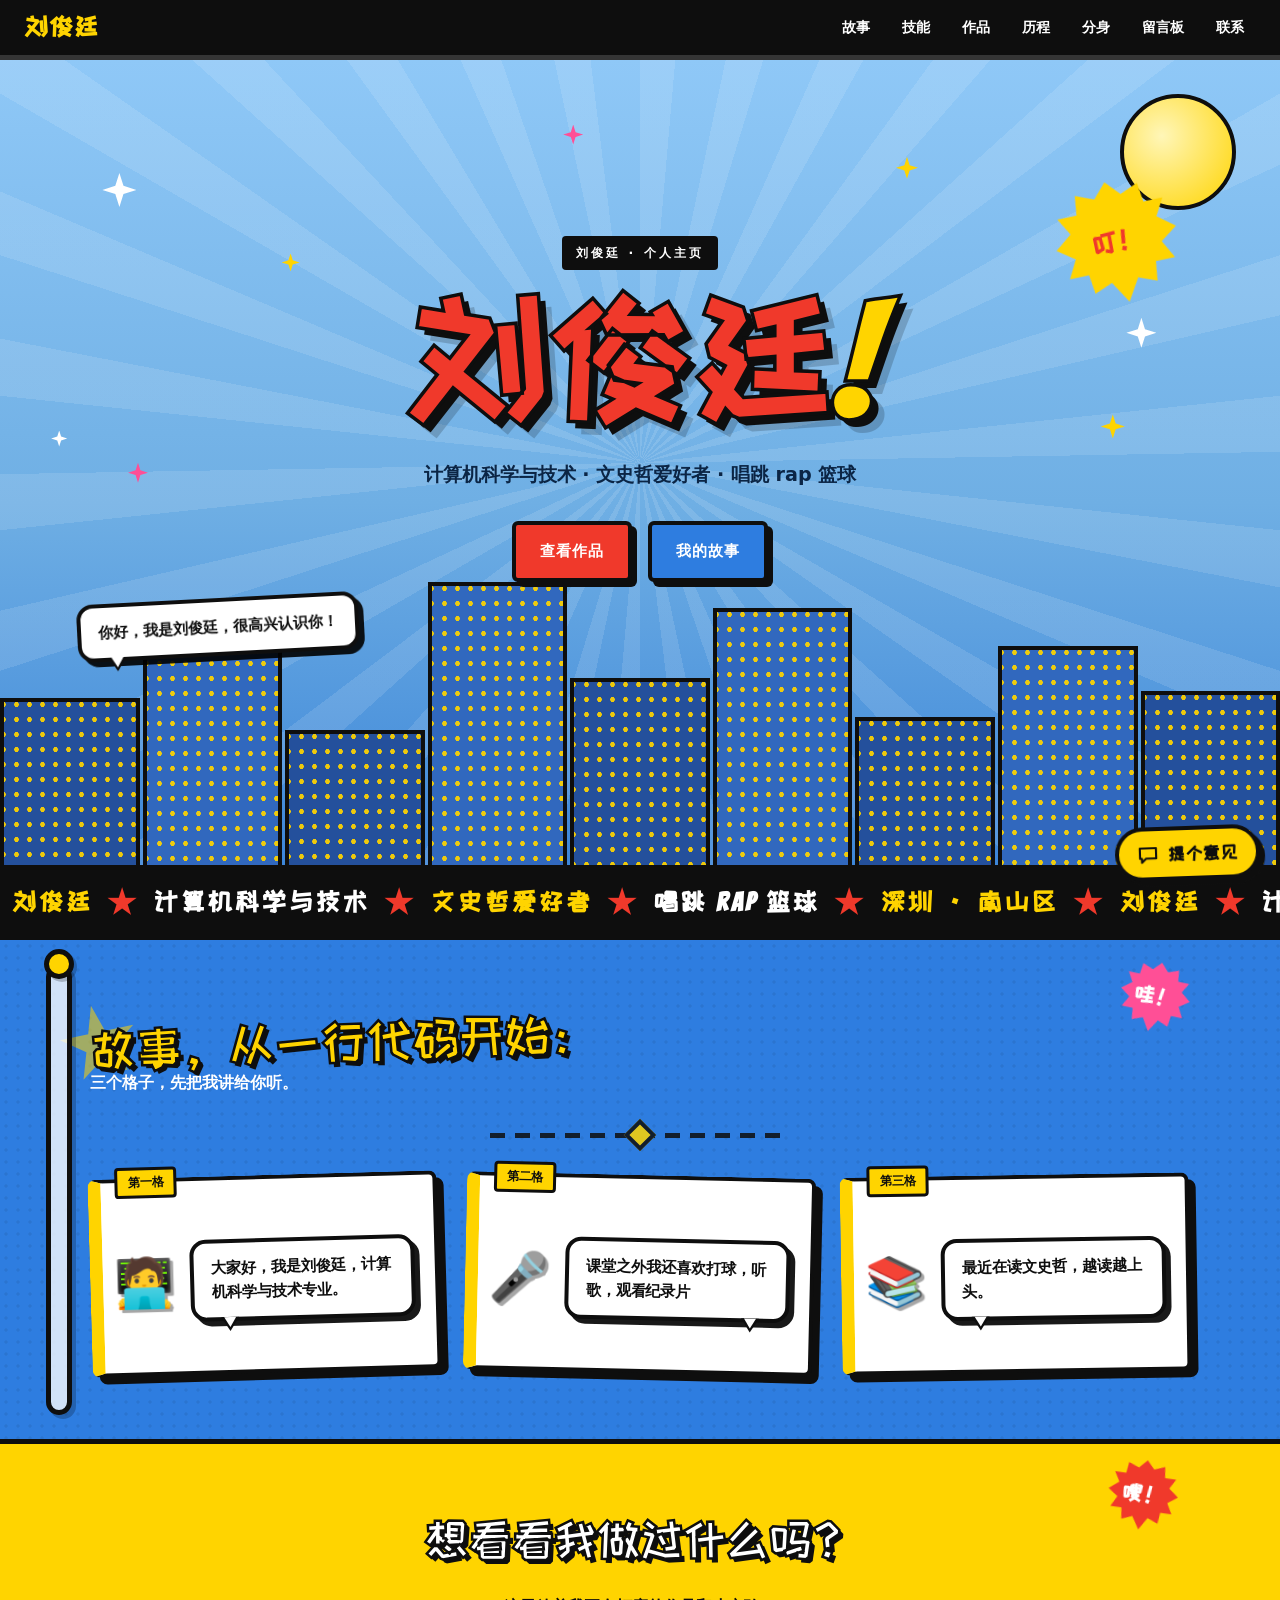
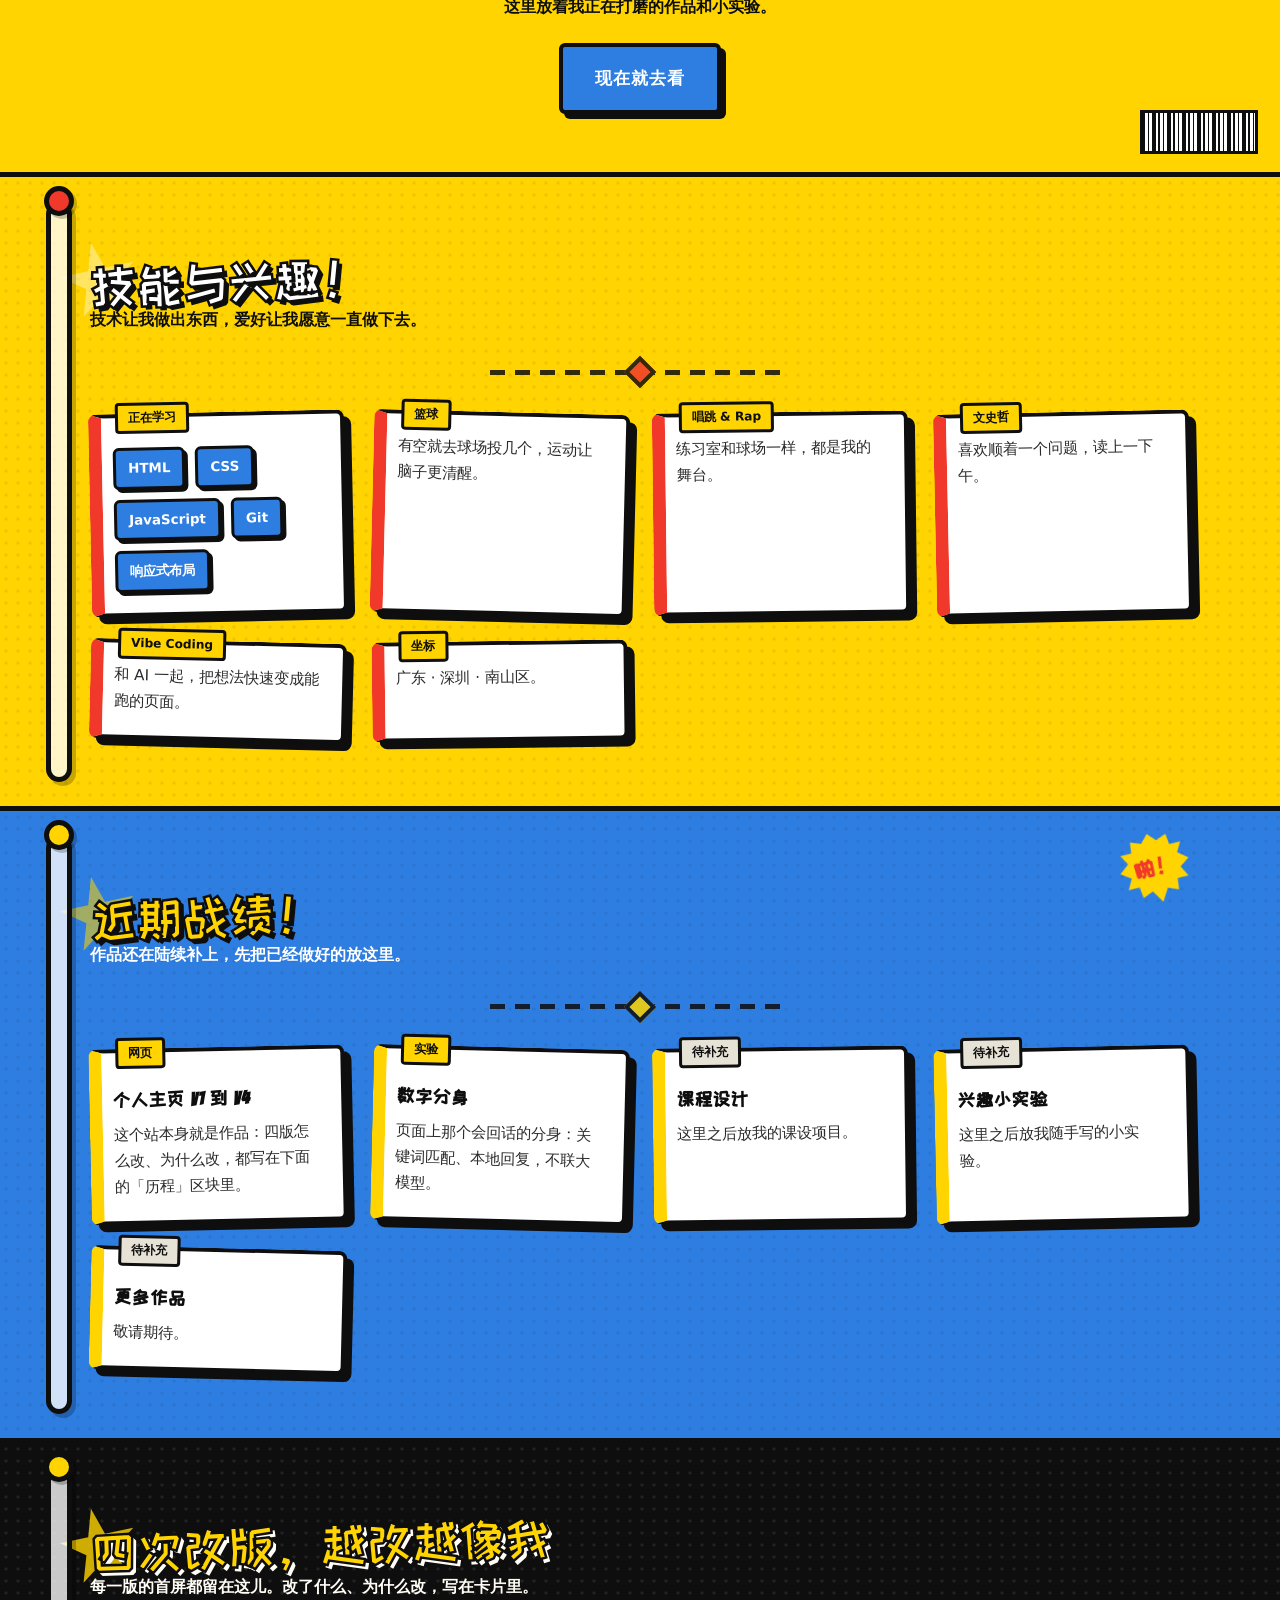
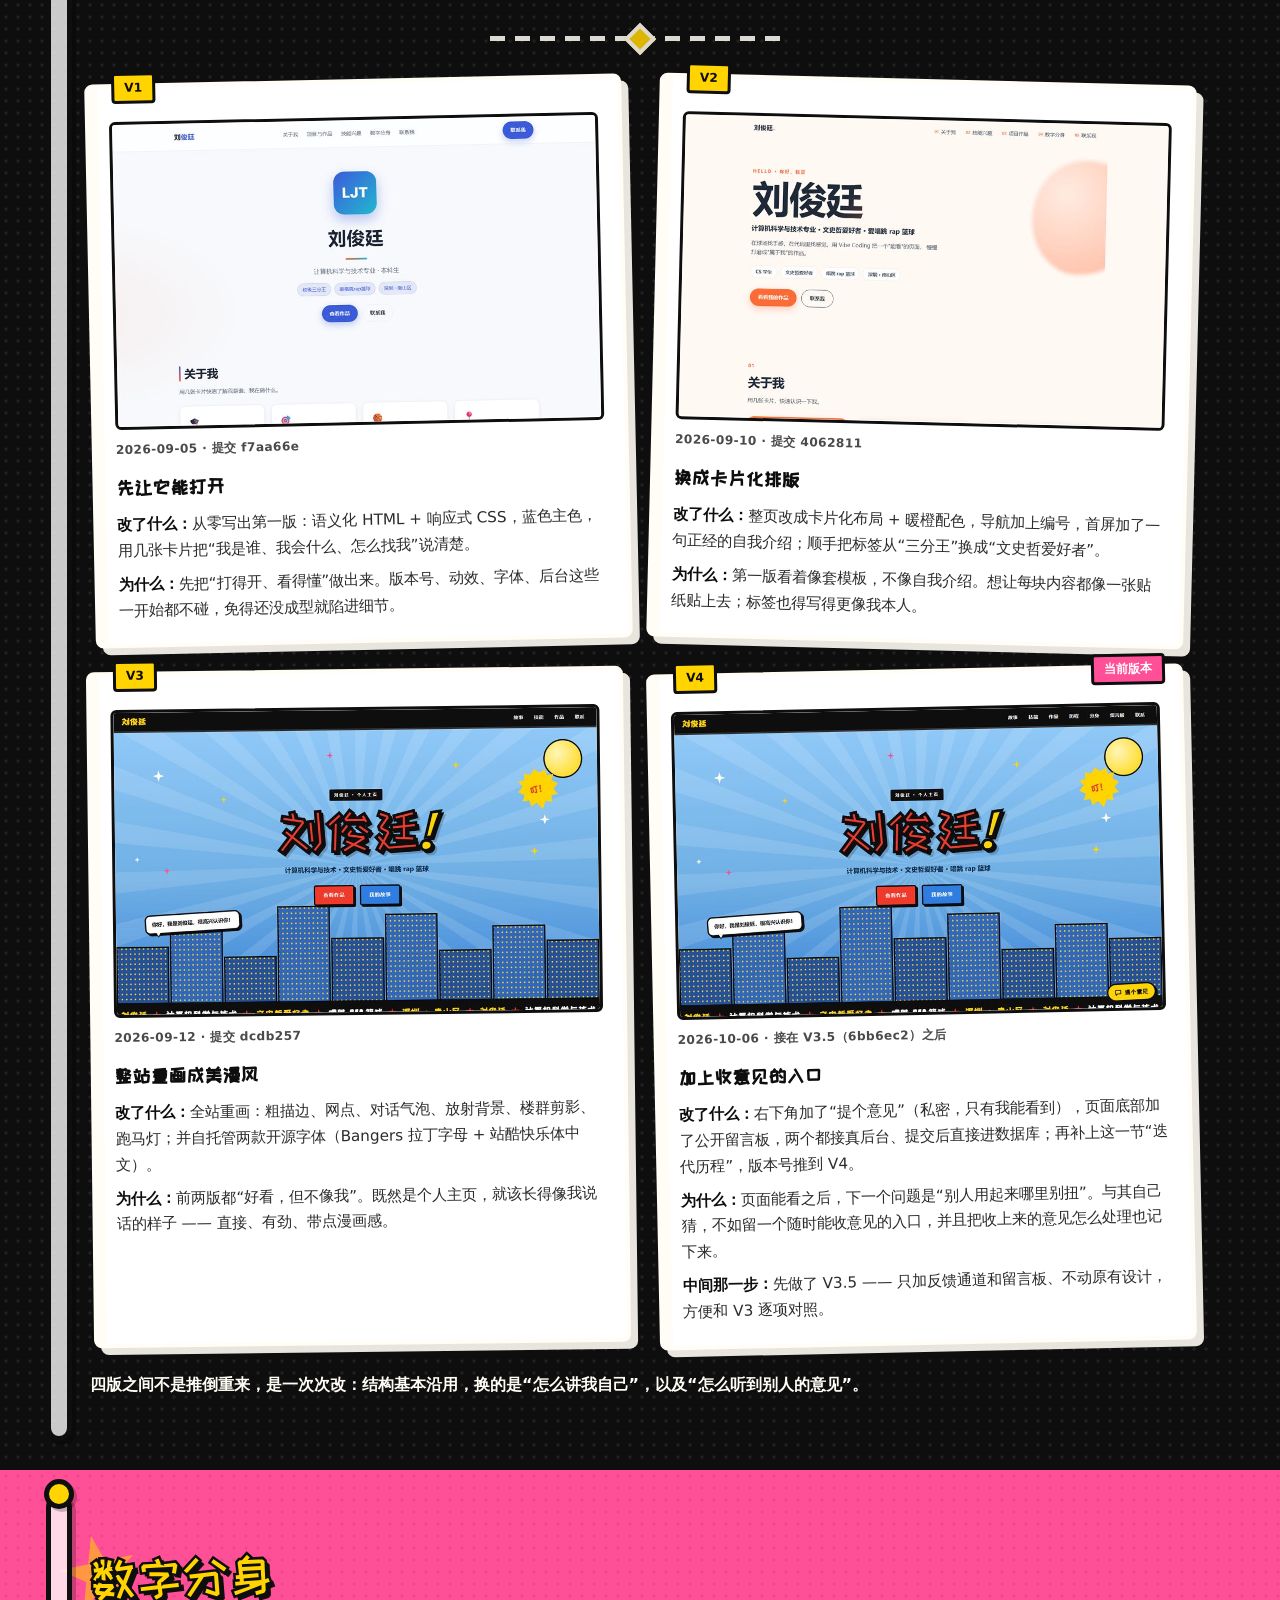
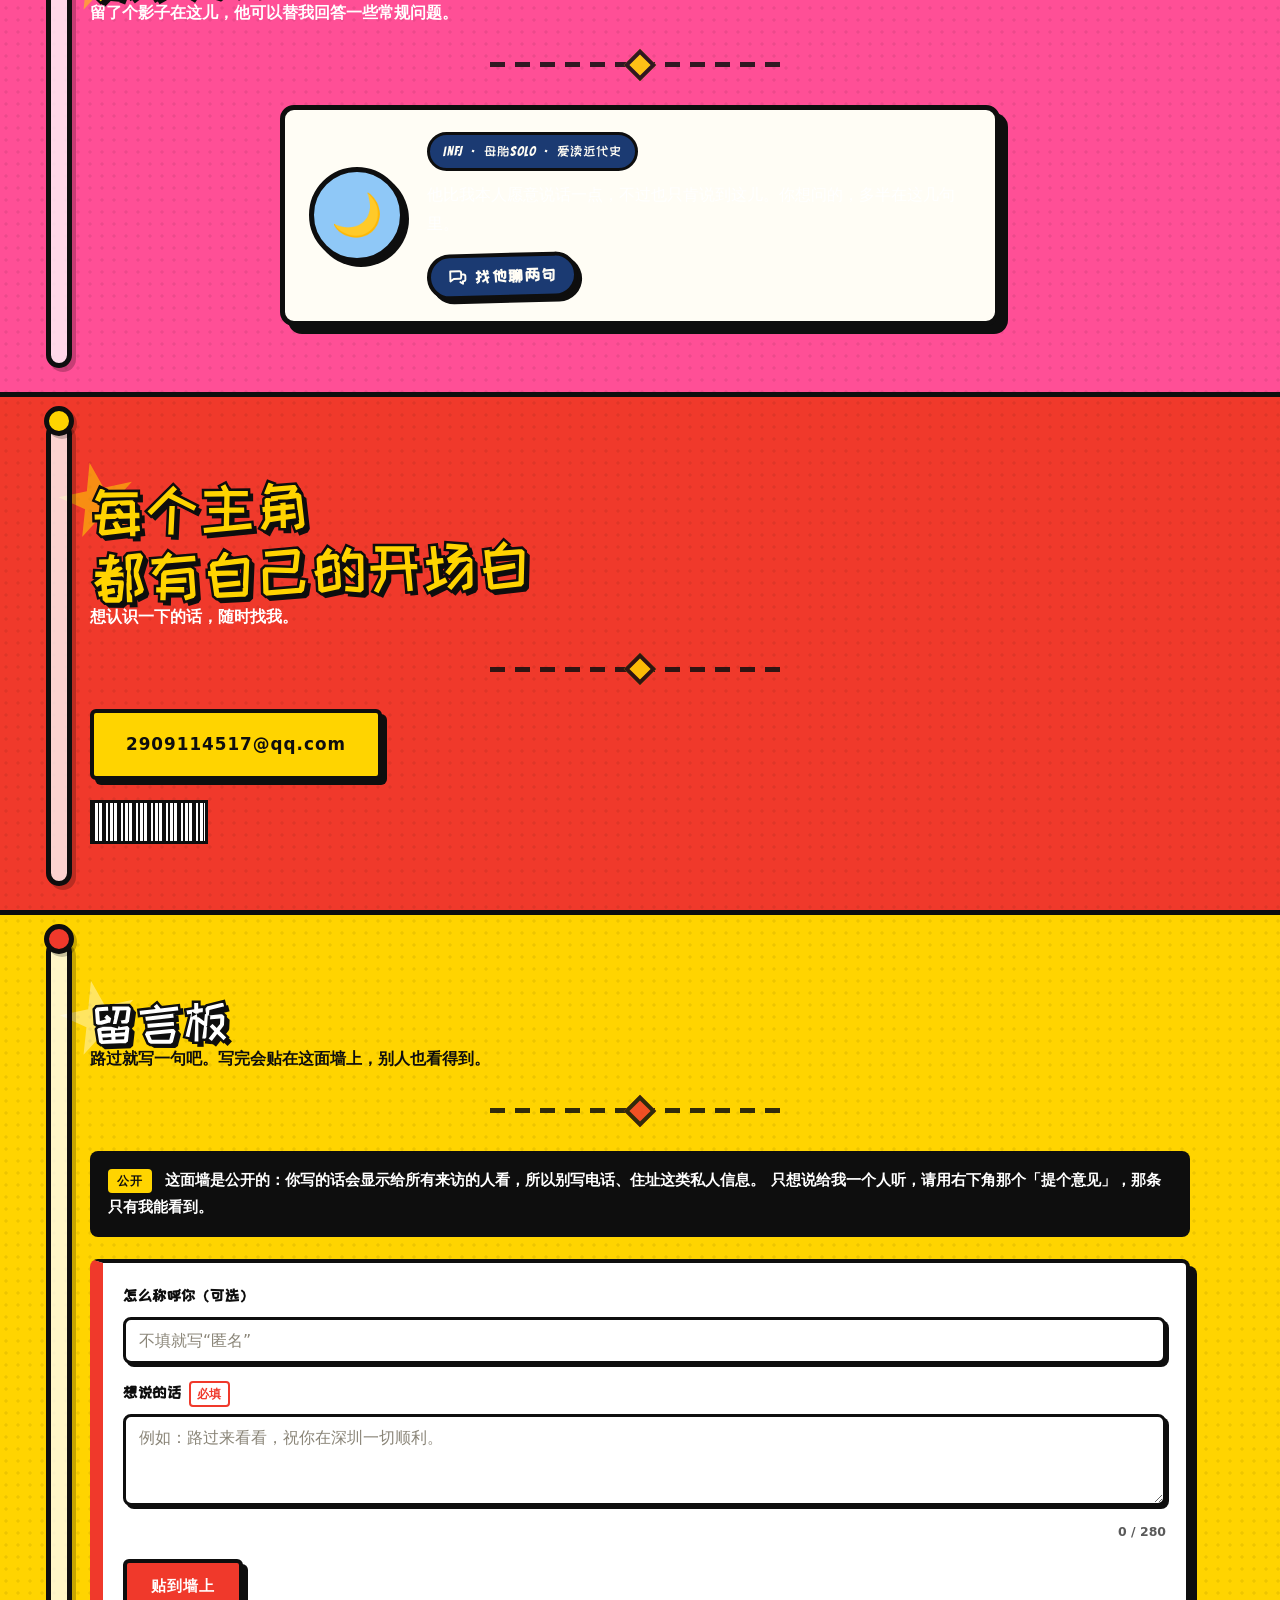
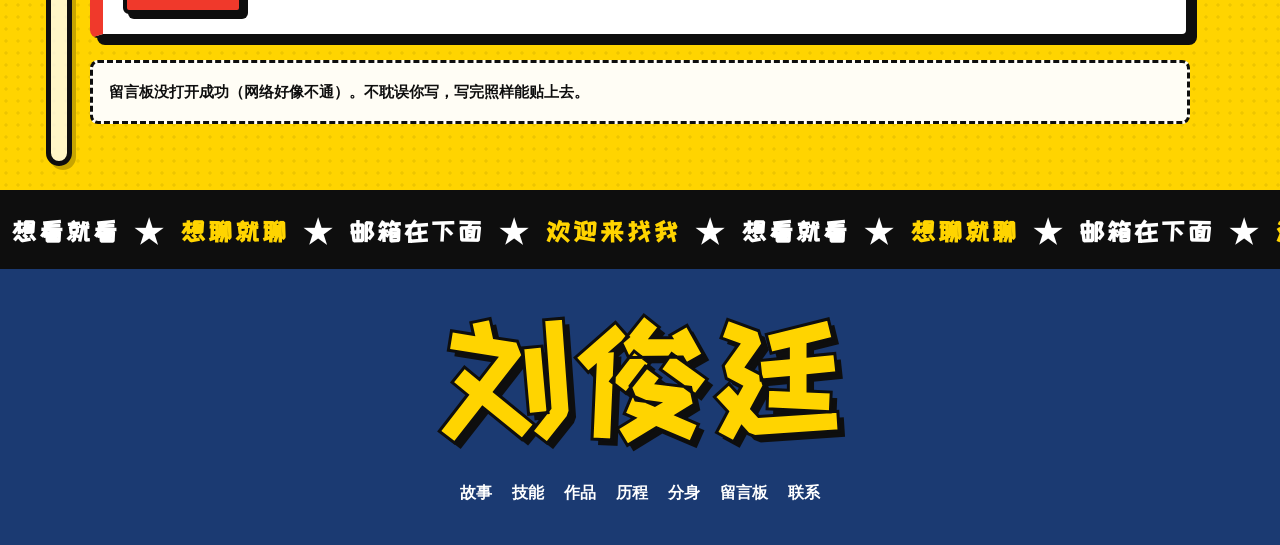
==== commit 7a76419d: "feat: V4 迭代环（历程区块 + 反馈入口 + 版本号唯一来源） 首页 - 新增「历程」迭代区块（第 5 个 section，深色反相）：V1/V2/V3/V4 四个首屏缩略图 + 每版「改了什" ====
--- a/index.html
+++ b/index.html
@@ -47,6 +47,19 @@
         绝不进入本文件或本仓库（详见 js/feedback-config.js 注释）
   发布：站点位于仓库根目录，由 GitHub Pages 托管
   ============================================================
+  V4 —— 迭代历程（作业第四部分要求"迭代"）
+  ------------------------------------------------------------
+  改动范围：在「作品」之后新增第 04 个区块「迭代历程」，把 V1~V4 四版首屏
+            截图并排放到页面上，每张卡片写清"改了什么 / 为什么改"。
+            区块用墨黑底（配色语言不变，只是把"彩底 + 墨黑边"反相当作
+            "翻旧档案"），全部新样式集中在 css/iterations.css。
+            导航与页脚各加一个「历程」入口。
+            反馈表单里的版本号由 V3.5 更新为 V4（见 js/feedback-config.js）。
+  新增文件：css/iterations.css、assets/img/iter-v1.jpg ~ iter-v4.jpg
+  本次未改动：style.css / main.js / feedback.js / board.js / digital-twin.js
+            （改动集中在新增文件，方便在报告里对照 diff）
+  截图来源：tools/shots_versions.ps1 在同一 1440x900 视口下逐版重拍，
+            保证四个版本可横向比较（不滚动、不拼接）。
 -->
 <link rel="preload" href="assets/fonts/zcool-kuaile-subset.woff2" as="font" type="font/woff2" crossorigin />
 <link rel="preload" href="assets/fonts/bangers-latin.woff2" as="font" type="font/woff2" crossorigin />
@@ -57,6 +70,8 @@
   <link rel="stylesheet" href="css/digital-twin.css" />
   <!-- 留言板样式（独立文件，同样不改动 style.css） -->
   <link rel="stylesheet" href="css/board.css" />
+  <!-- 迭代历程样式（V4 新增，独立文件，同样不改动 style.css） -->
+  <link rel="stylesheet" href="css/iterations.css" />
 </head>
 <body>
 <a class="skip" href="#main">跳到主要内容</a>
@@ -68,6 +83,8 @@
     <a href="#story">故事</a>
     <a href="#skills">技能</a>
     <a href="#works">作品</a>
+    <a href="#iterations">历程</a>
+
     <a href="#twin">分身</a>
     <a href="#board">留言板</a>
     <a href="#contact">联系</a>
@@ -223,16 +240,16 @@
     <p class="section__lead reveal">作品还在陆续补上，先把已经做好的放这里。</p>
     <div class="rule" aria-hidden="true"></div>
 
-    <div class="grid grid--works">
+        <div class="grid grid--works">
       <article class="panel panel--work reveal">
         <span class="panel__tag">网页</span>
-        <h3 class="panel__title">个人主页 V1</h3>
-        <p class="panel__text">从"能看"到"能发布"的第一版。</p>
+        <h3 class="panel__title">个人主页 V1 到 V4</h3>
+        <p class="panel__text">这个站本身就是作品：四版怎么改、为什么改，都写在下面的「历程」区块里。</p>
       </article>
       <article class="panel panel--work reveal">
-        <span class="panel__tag">网页</span>
-        <h3 class="panel__title">个人主页 V2</h3>
-        <p class="panel__text">卡片化布局 + 活力配色的迭代版。</p>
+        <span class="panel__tag">实验</span>
+        <h3 class="panel__title">数字分身</h3>
+        <p class="panel__text">页面上那个会回话的分身：关键词匹配、本地回复，不联大模型。</p>
       </article>
       <article class="panel panel--work reveal">
         <span class="panel__tag panel__tag--muted">待补充</span>
@@ -250,9 +267,69 @@
         <p class="panel__text">敬请期待。</p>
       </article>
     </div>
-  </section>
-
-  <!-- ================= 04 数字分身 ================= -->
+
+  </section>
+
+  <!-- ================= 04 迭代历程（V4 新增） =================
+       为什么把自己"改版的历史"也放上页面：
+         这次作业的重点是"迭代"，而迭代的价值在于能说清"改了什么、为什么改"。
+         与其只写一句"我优化了页面"，不如把四个版本的首屏并排放出来 ——
+         别人一眼能看出变化，我自己也能随时对照之前的样子。
+       截图口径：四个版本都在同一 1440x900 视口下重拍（tools/shots_versions.ps1），
+                 不滚动、不拼接，保证能横向比较。 -->
+  <section class="section section--ink" id="iterations">
+    <span class="rail" aria-hidden="true"><i class="rail__track"><b class="rail__fill"></b></i><b class="rail__dot"></b></span>
+    <h2 class="h-title reveal">四次改版，越改越像我</h2>
+    <p class="section__lead reveal">每一版的首屏都留在这儿。改了什么、为什么改，写在卡片里。</p>
+    <div class="rule" aria-hidden="true"></div>
+
+    <div class="grid grid--iter">
+      <article class="panel reveal">
+        <span class="panel__tag">V1</span>
+        <img class="iter__shot" src="assets/img/iter-v1.jpg" width="900" height="562"
+             alt="V1 首屏截图：蓝白配色，导航为「关于我、项目与作品、技能兴趣、数字分身、联系我」" />
+        <p class="iter__meta">2026-09-05 · 提交 f7aa66e</p>
+        <h3 class="panel__title">先让它能打开</h3>
+        <p class="iter__row"><b>改了什么：</b>从零写出第一版：语义化 HTML + 响应式 CSS，蓝色主色，用几张卡片把“我是谁、我会什么、怎么找我”说清楚。</p>
+        <p class="iter__row"><b>为什么：</b>先把“打得开、看得懂”做出来。版本号、动效、字体、后台这些一开始都不碰，免得还没成型就陷进细节。</p>
+      </article>
+
+      <article class="panel reveal">
+        <span class="panel__tag">V2</span>
+        <img class="iter__shot" src="assets/img/iter-v2.jpg" width="900" height="562"
+             alt="V2 首屏截图：暖橙配色、卡片化排版，导航带编号「01 关于我」到「05 联系我」" />
+        <p class="iter__meta">2026-09-10 · 提交 4062811</p>
+        <h3 class="panel__title">换成卡片化排版</h3>
+        <p class="iter__row"><b>改了什么：</b>整页改成卡片化布局 + 暖橙配色，导航加上编号，首屏加了一句正经的自我介绍；顺手把标签从“三分王”换成“文史哲爱好者”。</p>
+        <p class="iter__row"><b>为什么：</b>第一版看着像套模板，不像自我介绍。想让每块内容都像一张贴纸贴上去；标签也得写得更像我本人。</p>
+      </article>
+
+      <article class="panel reveal">
+        <span class="panel__tag">V3</span>
+        <img class="iter__shot" src="assets/img/iter-v3.jpg" width="900" height="562"
+             alt="V3 首屏截图：美漫风，黑顶栏、放射状背景与城市楼群剪影，导航为「故事、技能、作品、联系」" />
+        <p class="iter__meta">2026-09-12 · 提交 dcdb257</p>
+        <h3 class="panel__title">整站重画成美漫风</h3>
+        <p class="iter__row"><b>改了什么：</b>全站重画：粗描边、网点、对话气泡、放射背景、楼群剪影、跑马灯；并自托管两款开源字体（Bangers 拉丁字母 + 站酷快乐体中文）。</p>
+        <p class="iter__row"><b>为什么：</b>前两版都“好看，但不像我”。既然是个人主页，就该长得像我说话的样子 —— 直接、有劲、带点漫画感。</p>
+      </article>
+
+      <article class="panel reveal">
+        <span class="panel__tag">V4</span>
+        <span class="iter__now">当前版本</span>
+        <img class="iter__shot" src="assets/img/iter-v4.jpg" width="900" height="562"
+             alt="V4 首屏截图：沿用美漫风，导航补上「历程」入口，右下角是「提个意见」按钮" />
+        <p class="iter__meta">2026-10-06 · 接在 V3.5（6bb6ec2）之后</p>
+        <h3 class="panel__title">加上收意见的入口</h3>
+        <p class="iter__row"><b>改了什么：</b>右下角加了“提个意见”（私密，只有我能看到），页面底部加了公开留言板，两个都接真后台、提交后直接进数据库；再补上这一节“迭代历程”，版本号推到 V4。</p>
+        <p class="iter__row"><b>为什么：</b>页面能看之后，下一个问题是“别人用起来哪里别扭”。与其自己猜，不如留一个随时能收意见的入口，并且把收上来的意见怎么处理也记下来。</p>
+        <p class="iter__row"><b>中间那一步：</b>先做了 V3.5 —— 只加反馈通道和留言板、不动原有设计，方便和 V3 逐项对照。</p>
+      </article>
+    </div>
+
+    <p class="iter__foot reveal">四版之间不是推倒重来，是一次次改：结构基本沿用，换的是“怎么讲我自己”，以及“怎么听到别人的意见”。</p>
+  </section>
+  <!-- ================= 05 数字分身 ================= -->
   <section class="section section--pink" id="twin">
     <span class="rail" aria-hidden="true"><i class="rail__track"><b class="rail__fill"></b></i><b class="rail__dot"></b></span>
     <h2 class="h-title reveal">数字分身</h2>
@@ -275,7 +352,7 @@
     </div>
   </section>
 
-  <!-- ================= 05 联系 ================= -->
+  <!-- ================= 06 联系 ================= -->
   <section class="section section--red" id="contact">
     <span class="rail" aria-hidden="true"><i class="rail__track"><b class="rail__fill"></b></i><b class="rail__dot"></b></span>
     <h2 class="h-title h-title--big reveal">每个主角<br />都有自己的开场白</h2>
@@ -287,7 +364,7 @@
     </div>
   </section>
 
-  <!-- ================= 06 留言板（V3.5 增补，应用户要求追加） =================
+  <!-- ================= 07 留言板（V3.5 增补，应用户要求追加） =================
        和右下角「提个意见」的区别要一眼看懂：
          反馈 = 私密，只有站点作者能看到；
          留言板 = 公开，写在下面就会贴到墙上给所有人看。
@@ -361,6 +438,8 @@
     <a href="#story">故事</a>
     <a href="#skills">技能</a>
     <a href="#works">作品</a>
+    <a href="#iterations">历程</a>
+
     <a href="#twin">分身</a>
     <a href="#board">留言板</a>
     <a href="#contact">联系</a>
@@ -452,7 +531,7 @@
 
       <div class="fb-field">
         <label class="fb-label" for="fbVersion">网站版本（自动附带，不用填）</label>
-        <input class="fb-input" id="fbVersion" type="text" value="V3.5" readonly />
+        <input class="fb-input" id="fbVersion" type="text" value="V4" readonly />
       </div>
 
       <div class="fb-actions">
--- a/css/iterations.css
+++ b/css/iterations.css
@@ -0,0 +1,100 @@
+/* =========================================================
+   V4 新增：迭代历程区块
+   ---------------------------------------------------------
+   为什么单独一个文件：
+     和 feedback.css / board.css / digital-twin.css 一样的做法 ——
+     不动 style.css，方便在报告里对照 diff。
+
+   为什么是"墨黑底 + 纸白边"：
+     其它分区都是"彩色底 + 墨黑粗边卡片"。这一区想表达"翻档案、
+     回头看"，所以把底色和描边反过来用：墨黑底 + 纸白粗边卡片。
+     配色语言没变（还是粗描边 + 硬阴影 + 左侧色条），只是反相，
+     看起来仍然像同一套贴纸，不会显得是另一个站。
+   ========================================================= */
+
+/* ---------- 分区：墨黑底 ---------- */
+.section--ink {
+  background: var(--ink);
+  color: var(--paper);
+  --accent: var(--yellow);
+}
+/* style.css 的 .rule 用墨黑虚线段，在墨黑底上看不见，这里改成纸白 */
+.section--ink .rule {
+  background-image: repeating-linear-gradient(
+    90deg, var(--paper) 0 15px, transparent 15px 25px);
+}
+/* 菱形边框同理：底色已由 --accent 提供，把描边换成纸白 */
+.section--ink .rule::after { border-color: var(--paper); }
+/* 正文颜色跟随区块（style.css 里 .section__lead 只设了透明度） */
+.section--ink .section__lead { color: var(--paper); }
+/* 半调网点：style.css 用的是黑色点，墨黑底上等于没有，改成亮点 */
+.section--ink::before {
+  background-image: radial-gradient(rgba(255, 253, 245, .16) 1.5px, transparent 1.7px);
+  opacity: .5;
+}
+
+/* ---------- 卡片：纸白描边 + 纸白硬阴影 ---------- */
+.section--ink .panel {
+  border-color: var(--paper);
+  box-shadow: 7px 7px 0 rgba(255, 253, 245, .9);
+}
+.section--ink .panel:hover {
+  border-color: var(--accent, var(--yellow));
+  border-left-color: var(--paper);
+  box-shadow: 13px 13px 0 rgba(255, 253, 245, .9);
+}
+
+/* ---------- 版本卡片栅格 ----------
+   桌面两列、窄屏一列。不用 auto-fit + minmax(430px,1fr)：
+   那个写法在比 430px 还窄的屏上会横向溢出。 */
+.grid--iter { grid-template-columns: repeat(2, 1fr); }
+@media (max-width: 860px) {
+  .grid--iter { grid-template-columns: 1fr; }
+}
+
+/* ---------- 卡片内部 ---------- */
+.iter__shot {
+  display: block;
+  width: 100%;
+  height: auto;
+  margin: 14px 0 0;
+  background: #fff;
+  border: 3px solid var(--ink);
+  border-radius: 6px;
+  /* 截图本身是彩色的，压在墨黑底上时给一点内发光，边界更清楚 */
+  box-shadow: inset 0 0 0 1px rgba(255, 255, 255, .6);
+}
+.iter__meta {
+  margin: 10px 0 0;
+  font-size: .76rem;
+  font-weight: 800;
+  letter-spacing: .4px;
+  color: #4a4a4a;
+}
+.iter__row { margin-top: 8px; font-size: .95rem; color: #2b2b2b; line-height: 1.7; }
+.iter__row b { color: var(--ink); }
+/* "当前版本"角标：V4 卡片右侧那颗 */
+.iter__now {
+  position: absolute;
+  top: -15px; right: 14px;
+  background: var(--pink);
+  color: #fff;
+  border: 3px solid var(--ink);
+  border-radius: 4px;
+  font-weight: 800;
+  font-size: .76rem;
+  padding: 2px 10px;
+}
+/* 区块末尾一句结语 */
+.iter__foot {
+  margin-top: 26px;
+  font-weight: 700;
+  color: var(--paper);
+  opacity: .9;
+}
+
+/* ---------- 标题在墨黑底上的两处"反相" ---------- */
+/* style.css 给标题的是"墨黑硬阴影"，落在墨黑底上等于看不见，换成纸白 */
+.section--ink .h-title { text-shadow: 4px 4px 0 var(--paper); }
+/* 标题左上角那颗星形贴纸原本靠半透明压彩底，在墨黑底上会发暗，提亮一点 */
+.section--ink .h-title::before { opacity: .8; }
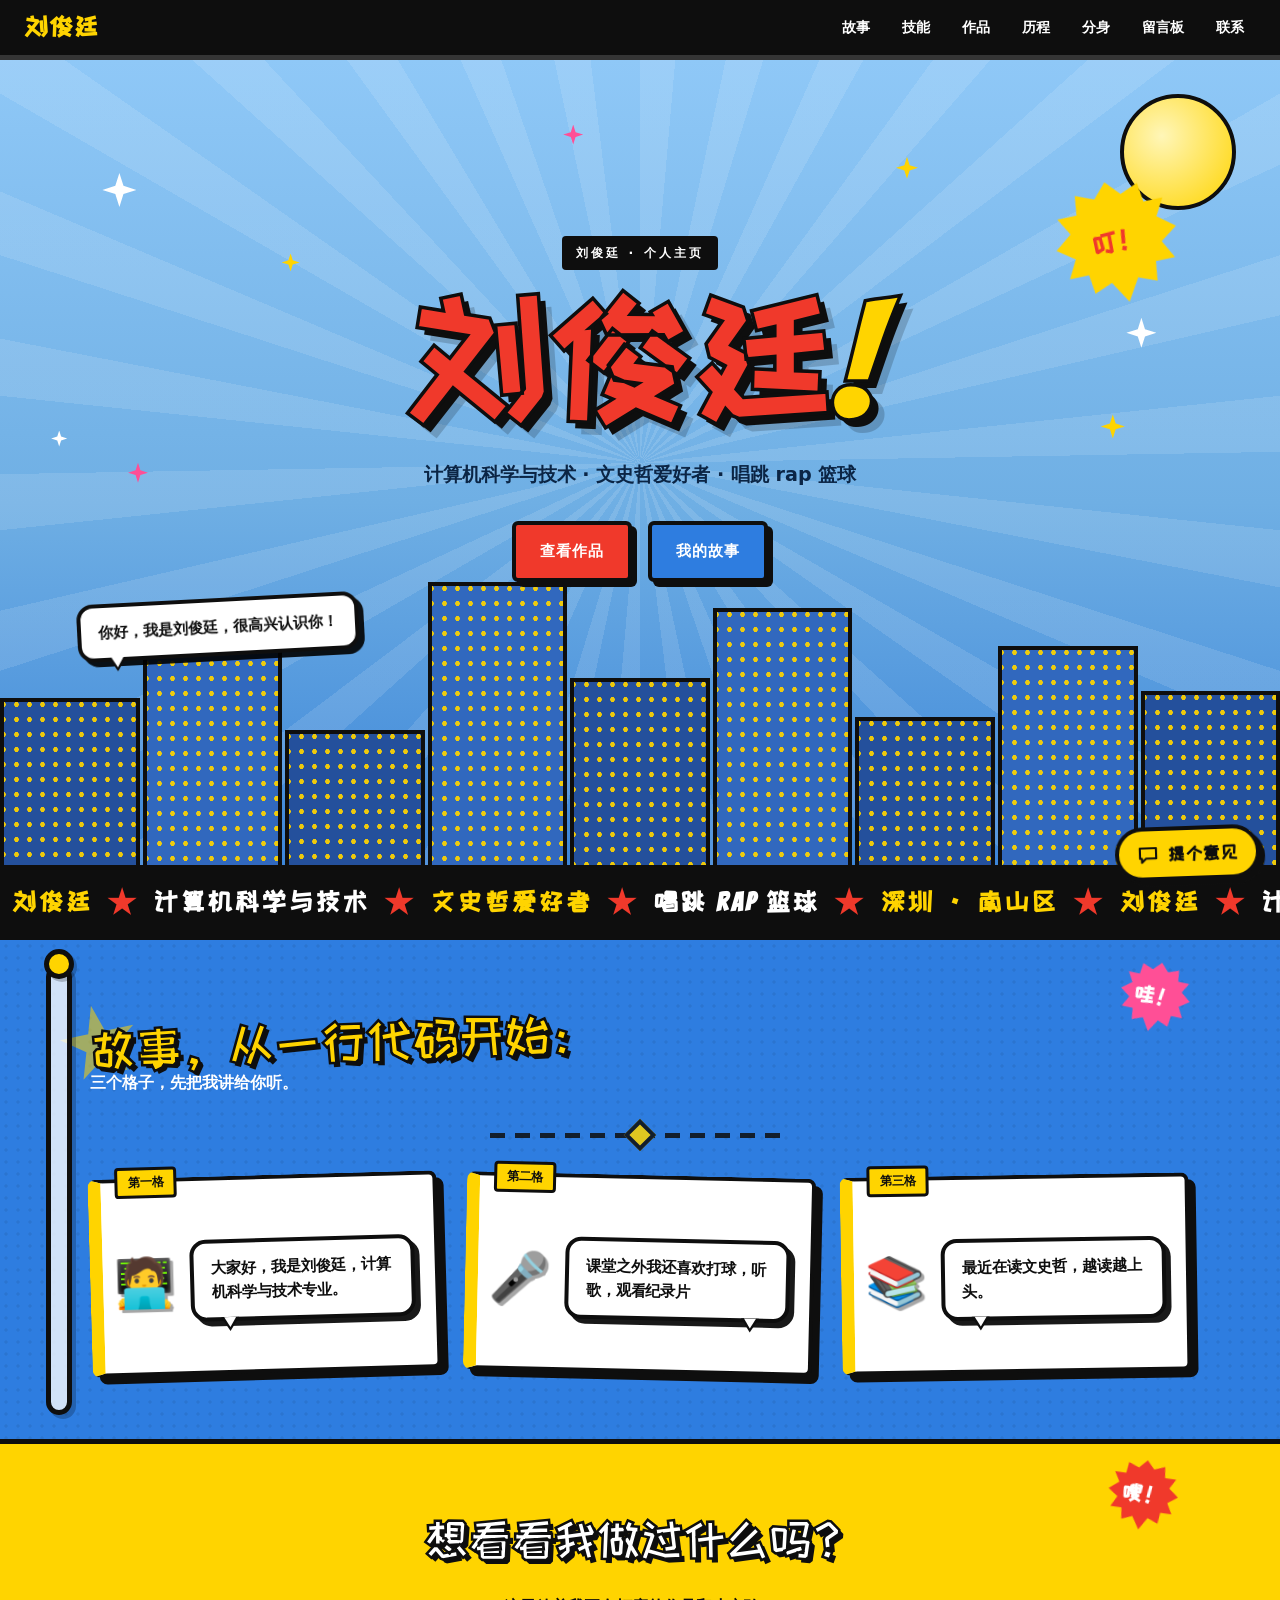
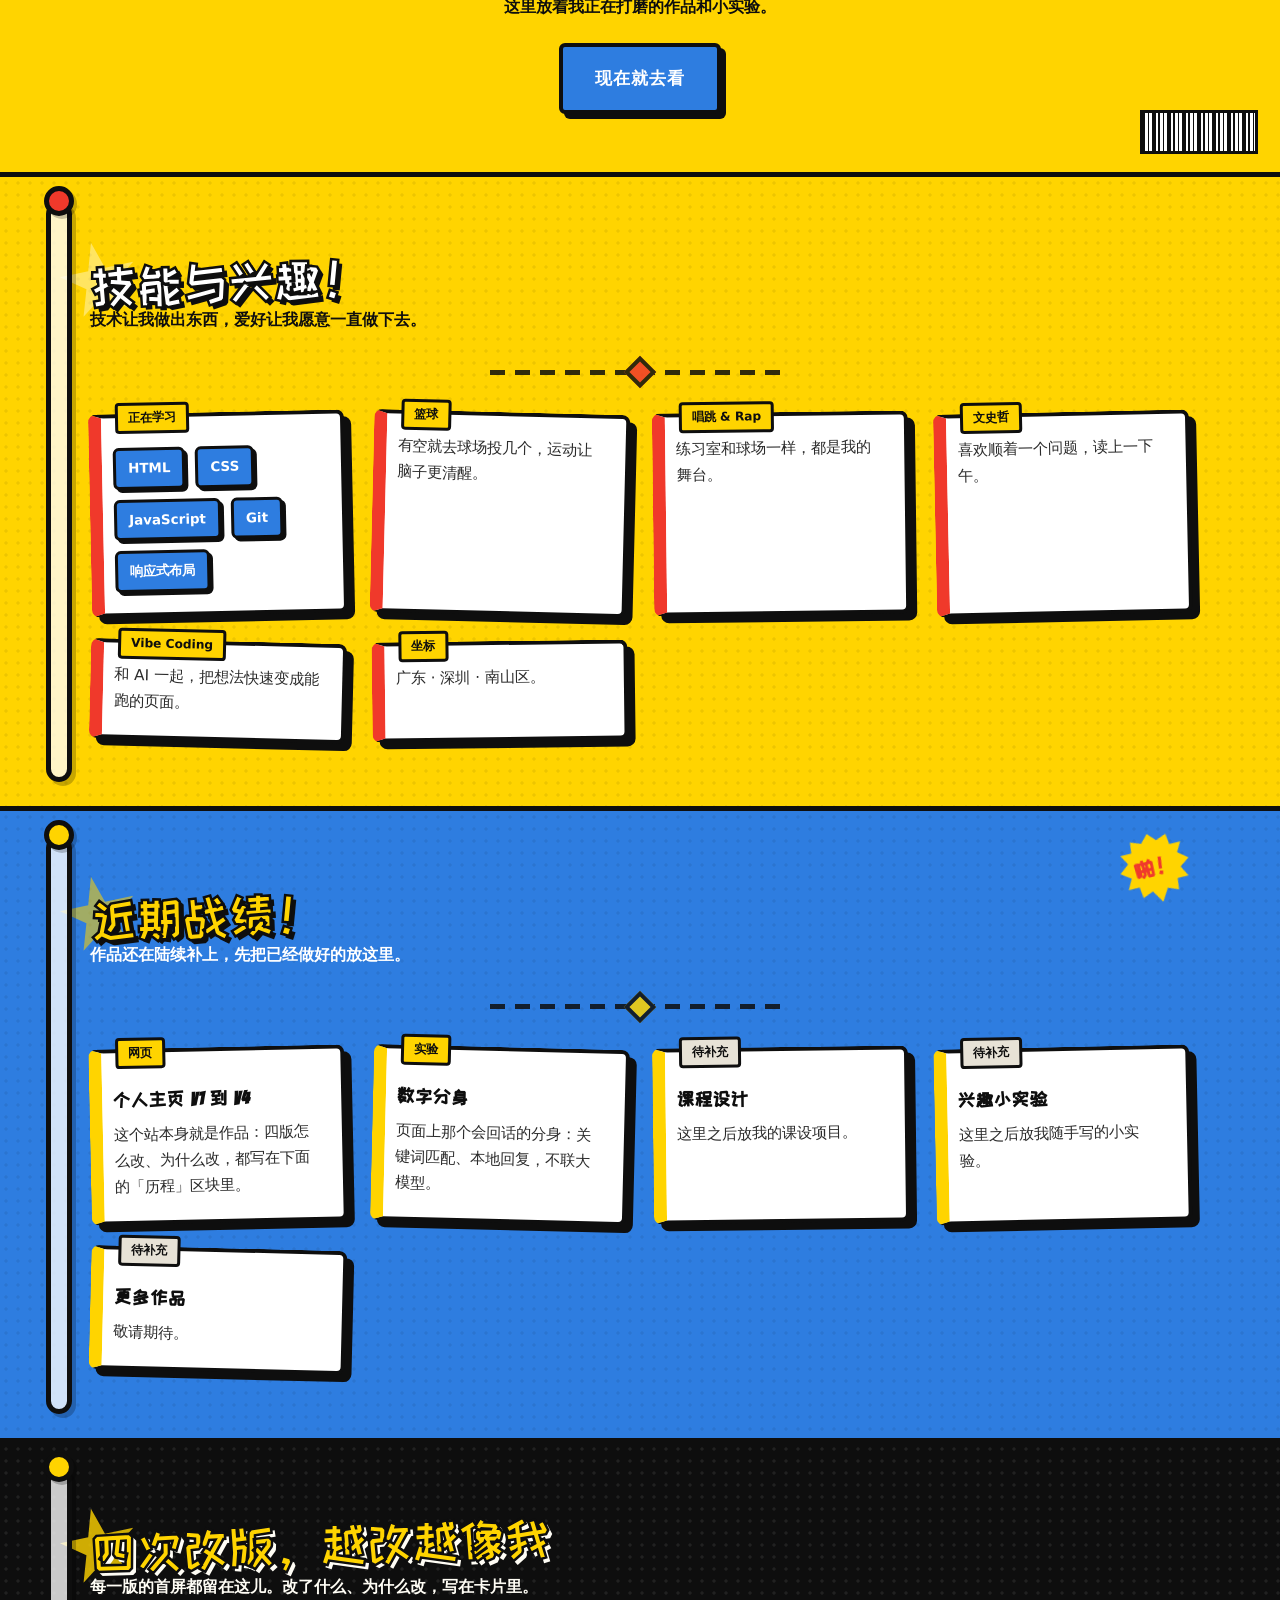
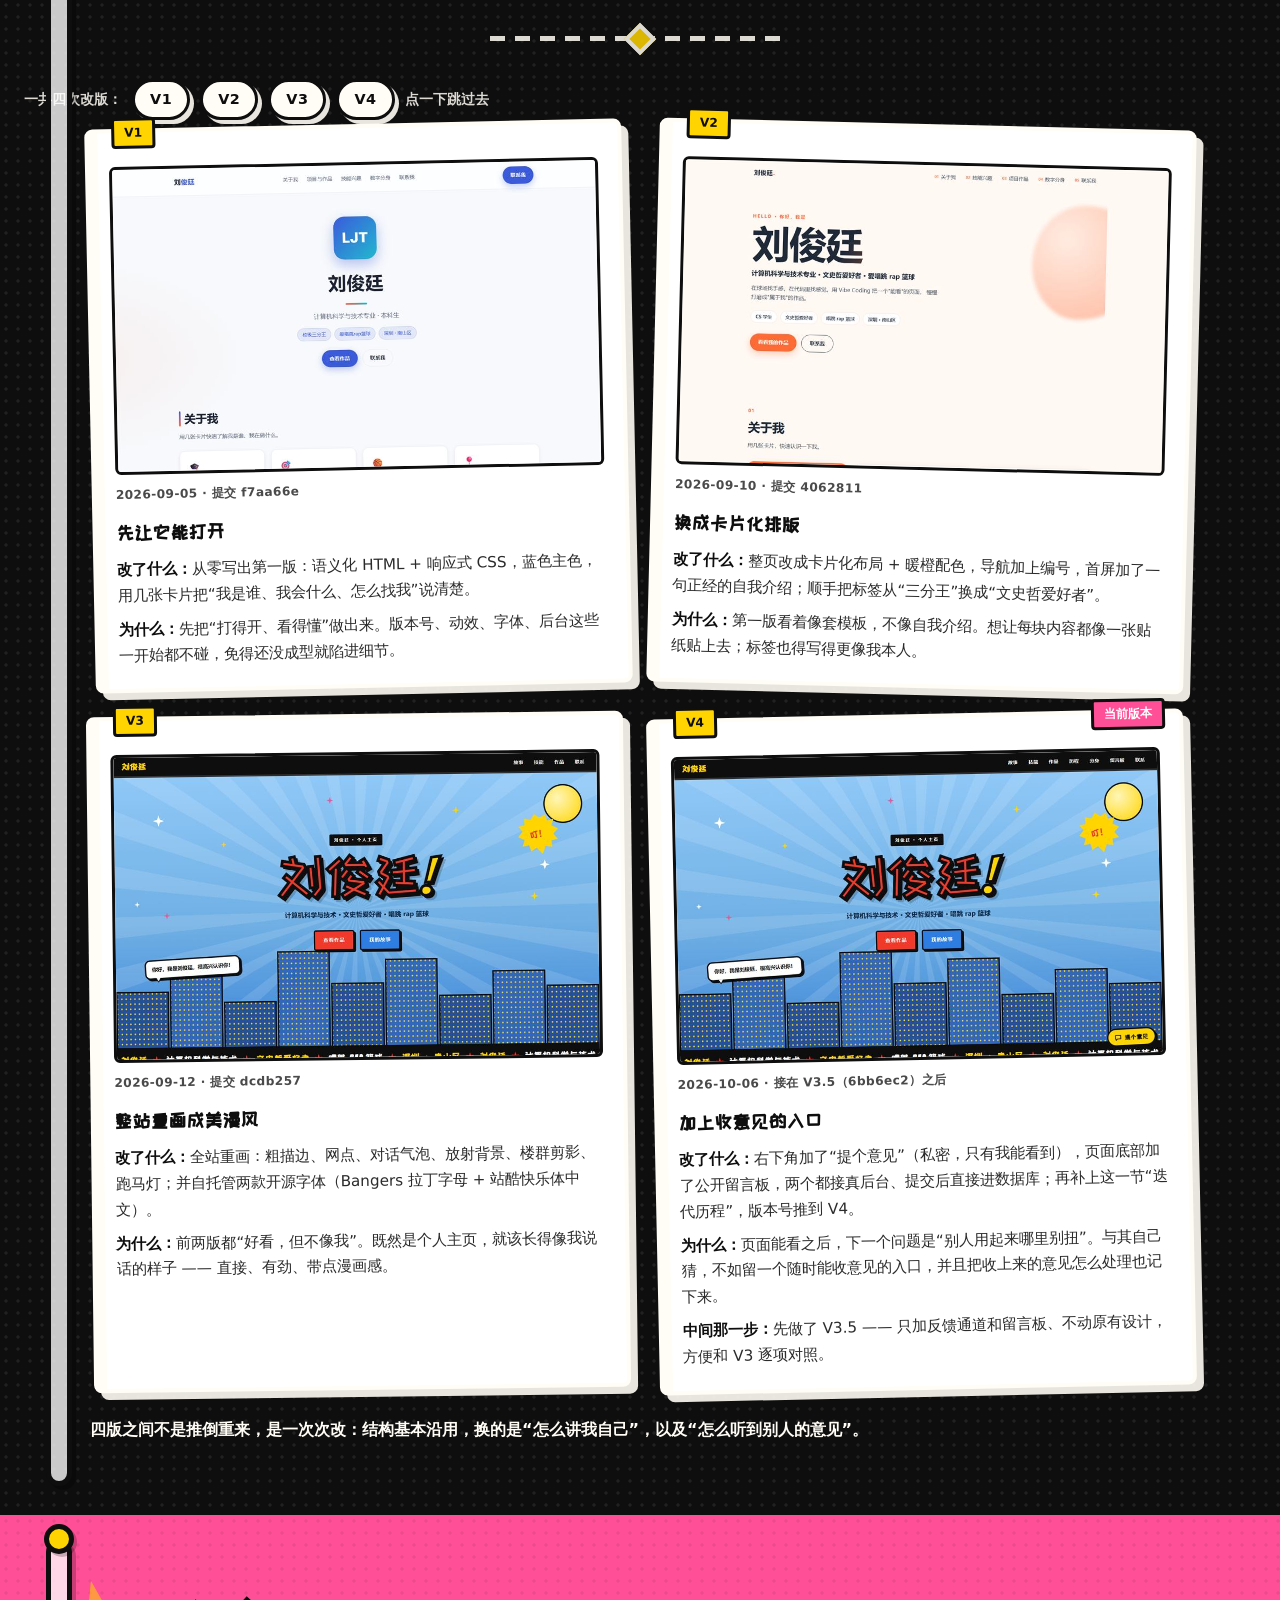
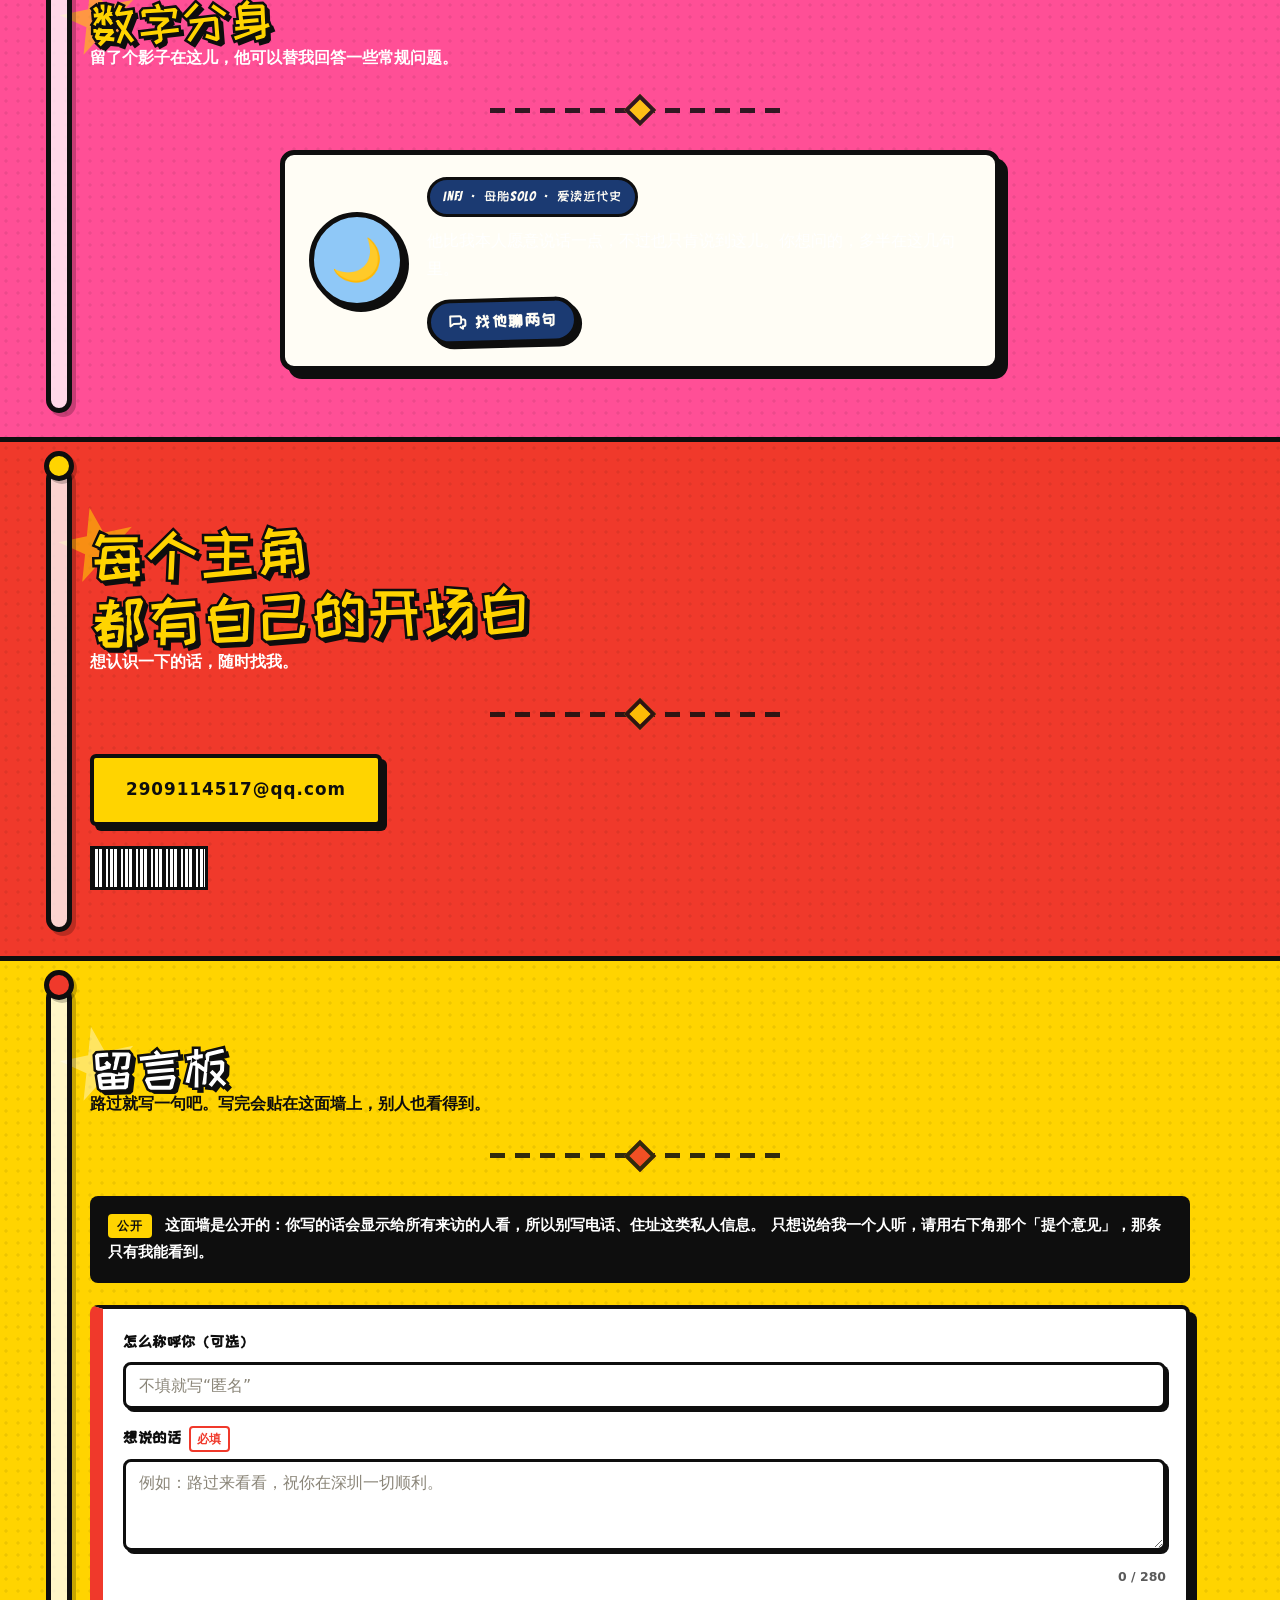
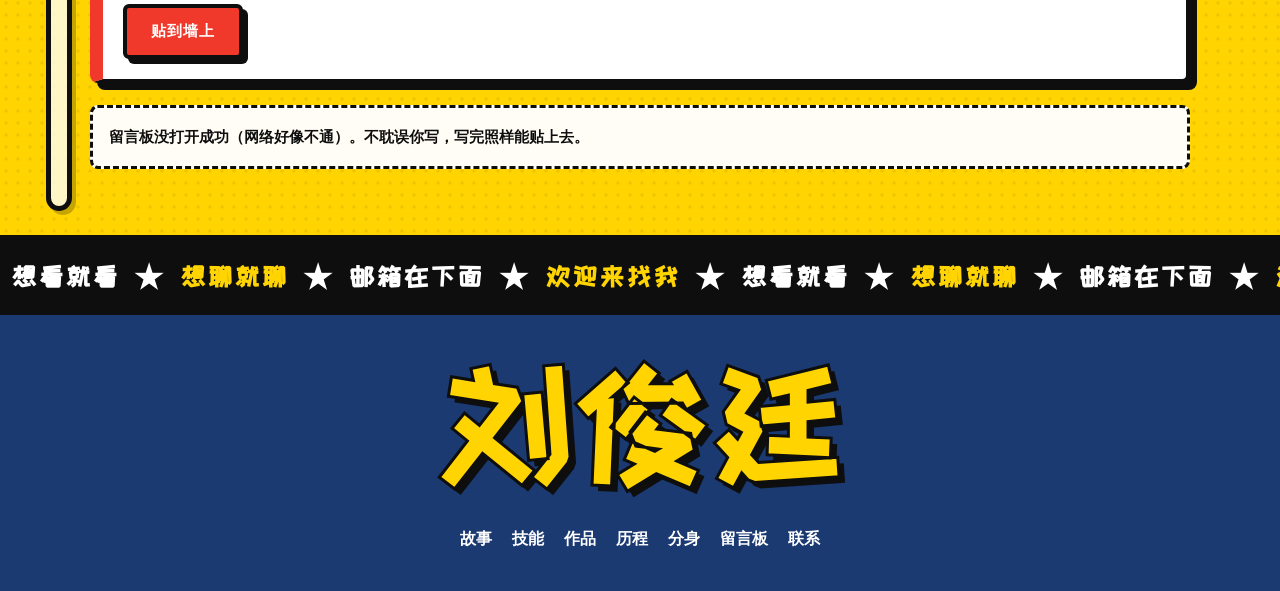
==== commit 6f501cb8: "site: 历程区块加版本目录（V1→V4 胶囊），修掉「只看到 V1/V2」的误读 - outputs/personal-homepage-v35/index.html：历程区块 div.rule " ====
--- a/index.html
+++ b/index.html
@@ -283,8 +283,19 @@
     <p class="section__lead reveal">每一版的首屏都留在这儿。改了什么、为什么改，写在卡片里。</p>
     <div class="rule" aria-hidden="true"></div>
 
+    <!-- 版本目录：四张卡是两列两行，滚到这一节时第一屏只完整显示 V1/V2，
+         容易被误读成"只有两个版本"。目录把"一共四版"摆在最上面，点一下直达。 -->
+    <nav class="iter__toc reveal" aria-label="版本目录">
+      <span class="iter__toclead">一共四次改版：</span>
+      <a class="iter__toclink" href="#iter-v1">V1</a>
+      <a class="iter__toclink" href="#iter-v2">V2</a>
+      <a class="iter__toclink" href="#iter-v3">V3</a>
+      <a class="iter__toclink" href="#iter-v4">V4</a>
+      <span class="iter__toclead">点一下跳过去</span>
+    </nav>
+
     <div class="grid grid--iter">
-      <article class="panel reveal">
+      <article class="panel reveal" id="iter-v1">
         <span class="panel__tag">V1</span>
         <img class="iter__shot" src="assets/img/iter-v1.jpg" width="900" height="562"
              alt="V1 首屏截图：蓝白配色，导航为「关于我、项目与作品、技能兴趣、数字分身、联系我」" />
@@ -294,7 +305,7 @@
         <p class="iter__row"><b>为什么：</b>先把“打得开、看得懂”做出来。版本号、动效、字体、后台这些一开始都不碰，免得还没成型就陷进细节。</p>
       </article>
 
-      <article class="panel reveal">
+      <article class="panel reveal" id="iter-v2">
         <span class="panel__tag">V2</span>
         <img class="iter__shot" src="assets/img/iter-v2.jpg" width="900" height="562"
              alt="V2 首屏截图：暖橙配色、卡片化排版，导航带编号「01 关于我」到「05 联系我」" />
@@ -304,7 +315,7 @@
         <p class="iter__row"><b>为什么：</b>第一版看着像套模板，不像自我介绍。想让每块内容都像一张贴纸贴上去；标签也得写得更像我本人。</p>
       </article>
 
-      <article class="panel reveal">
+      <article class="panel reveal" id="iter-v3">
         <span class="panel__tag">V3</span>
         <img class="iter__shot" src="assets/img/iter-v3.jpg" width="900" height="562"
              alt="V3 首屏截图：美漫风，黑顶栏、放射状背景与城市楼群剪影，导航为「故事、技能、作品、联系」" />
@@ -314,7 +325,7 @@
         <p class="iter__row"><b>为什么：</b>前两版都“好看，但不像我”。既然是个人主页，就该长得像我说话的样子 —— 直接、有劲、带点漫画感。</p>
       </article>
 
-      <article class="panel reveal">
+      <article class="panel reveal" id="iter-v4">
         <span class="panel__tag">V4</span>
         <span class="iter__now">当前版本</span>
         <img class="iter__shot" src="assets/img/iter-v4.jpg" width="900" height="562"
--- a/css/iterations.css
+++ b/css/iterations.css
@@ -98,3 +98,42 @@
 .section--ink .h-title { text-shadow: 4px 4px 0 var(--paper); }
 /* 标题左上角那颗星形贴纸原本靠半透明压彩底，在墨黑底上会发暗，提亮一点 */
 .section--ink .h-title::before { opacity: .8; }
+
+/* ---------- 版本目录：V1 / V2 / V3 / V4 ----------
+   为什么加：四张卡是两列两行（窄屏一列），滚到这一节时第一屏只完整显示
+   V1/V2，V3/V4 在第二行、要再往下滚一段，第一次看很容易误读成"只做了两版"。
+   目录把"一共四次改版"摆在最上面，点一下直达对应卡片。 */
+.iter__toc {
+  display: flex;
+  flex-wrap: wrap;
+  align-items: center;
+  gap: 10px;
+  margin: 22px 0 4px;
+}
+.iter__toclead {
+  font-size: .86rem;
+  font-weight: 700;
+  color: var(--paper);
+  opacity: .85;
+}
+.iter__toclink {
+  display: inline-block;
+  padding: 5px 15px;
+  font-size: .9rem;
+  font-weight: 800;
+  letter-spacing: .5px;
+  color: var(--ink);
+  background: var(--paper);
+  border: 3px solid var(--ink);
+  border-radius: 999px;
+  text-decoration: none;
+  box-shadow: 4px 4px 0 rgba(255, 253, 245, .9);
+}
+.iter__toclink:hover,
+.iter__toclink:focus-visible {
+  background: var(--yellow);
+  outline: 3px solid var(--yellow);
+  outline-offset: 2px;
+}
+/* 顶栏是 sticky（style.css:112），锚点跳过去会被它盖住 —— 留出顶栏的高度 */
+.grid--iter > article { scroll-margin-top: 96px; }
